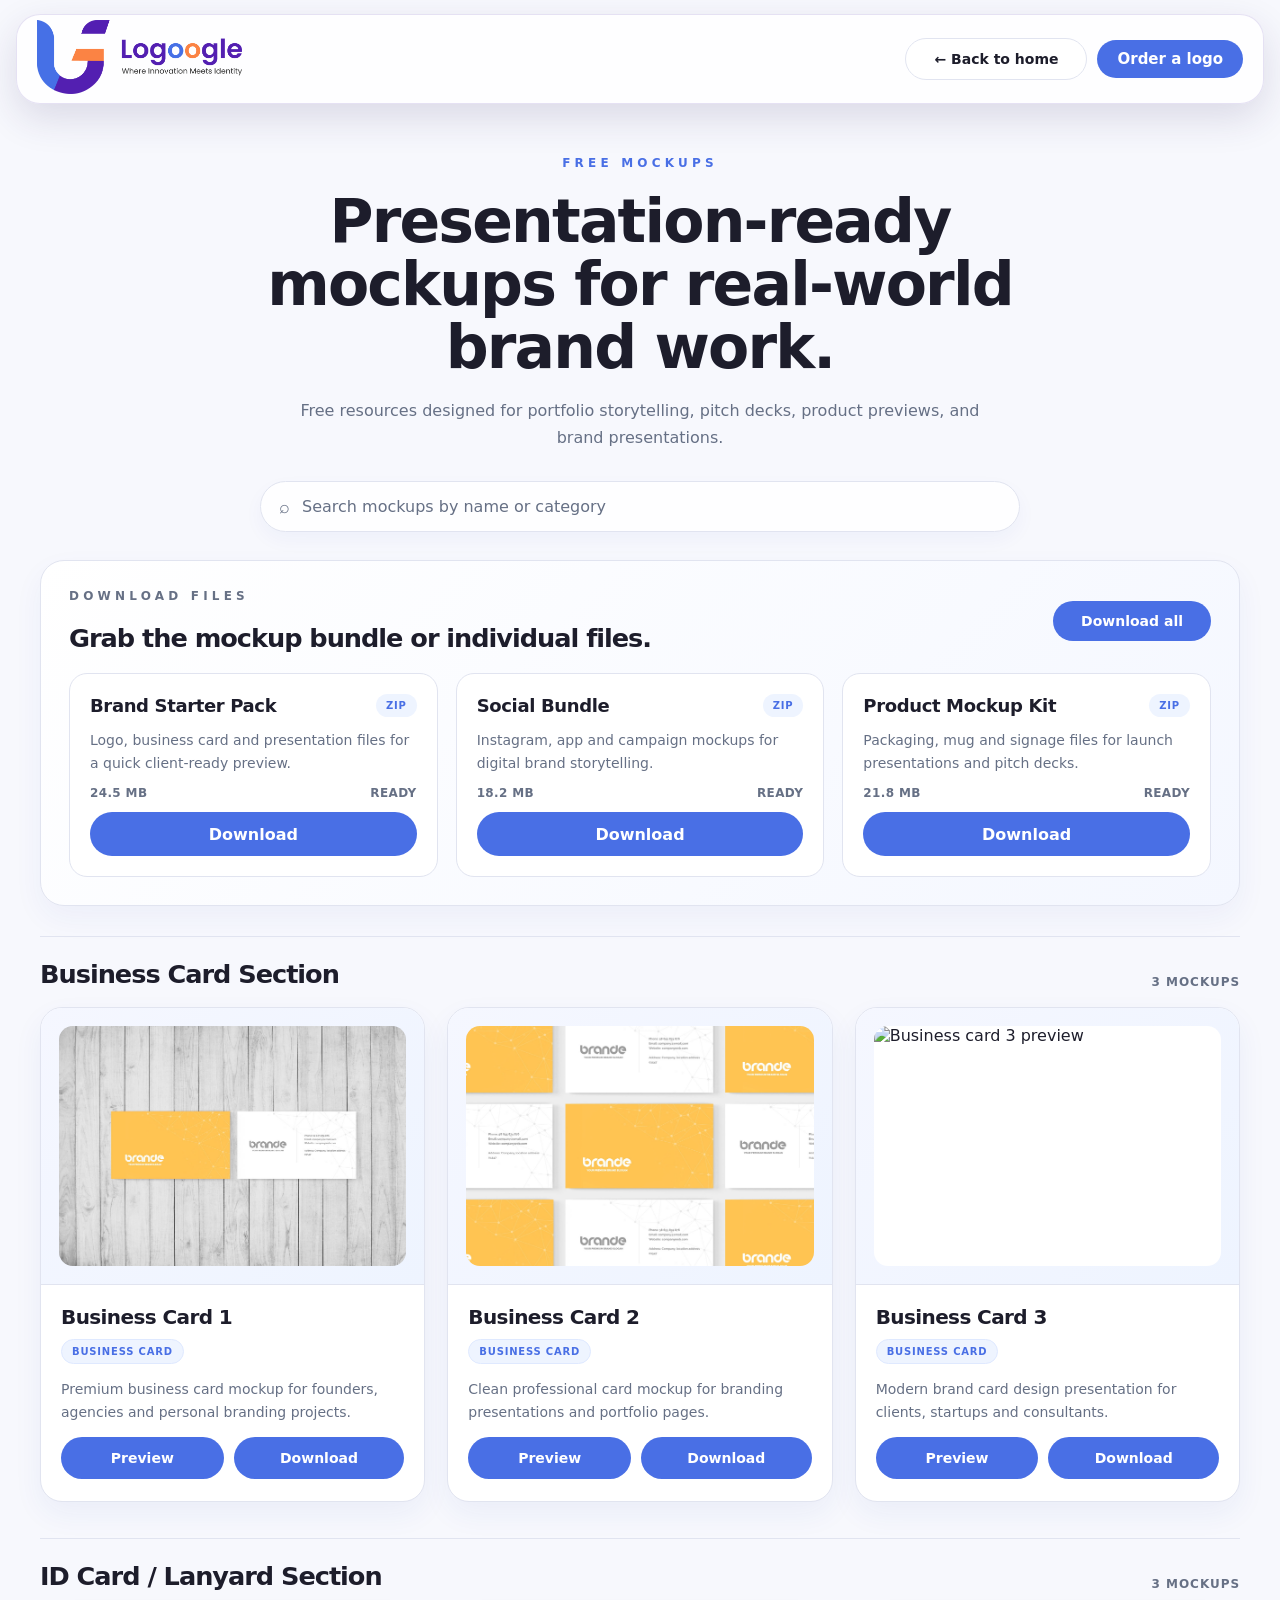
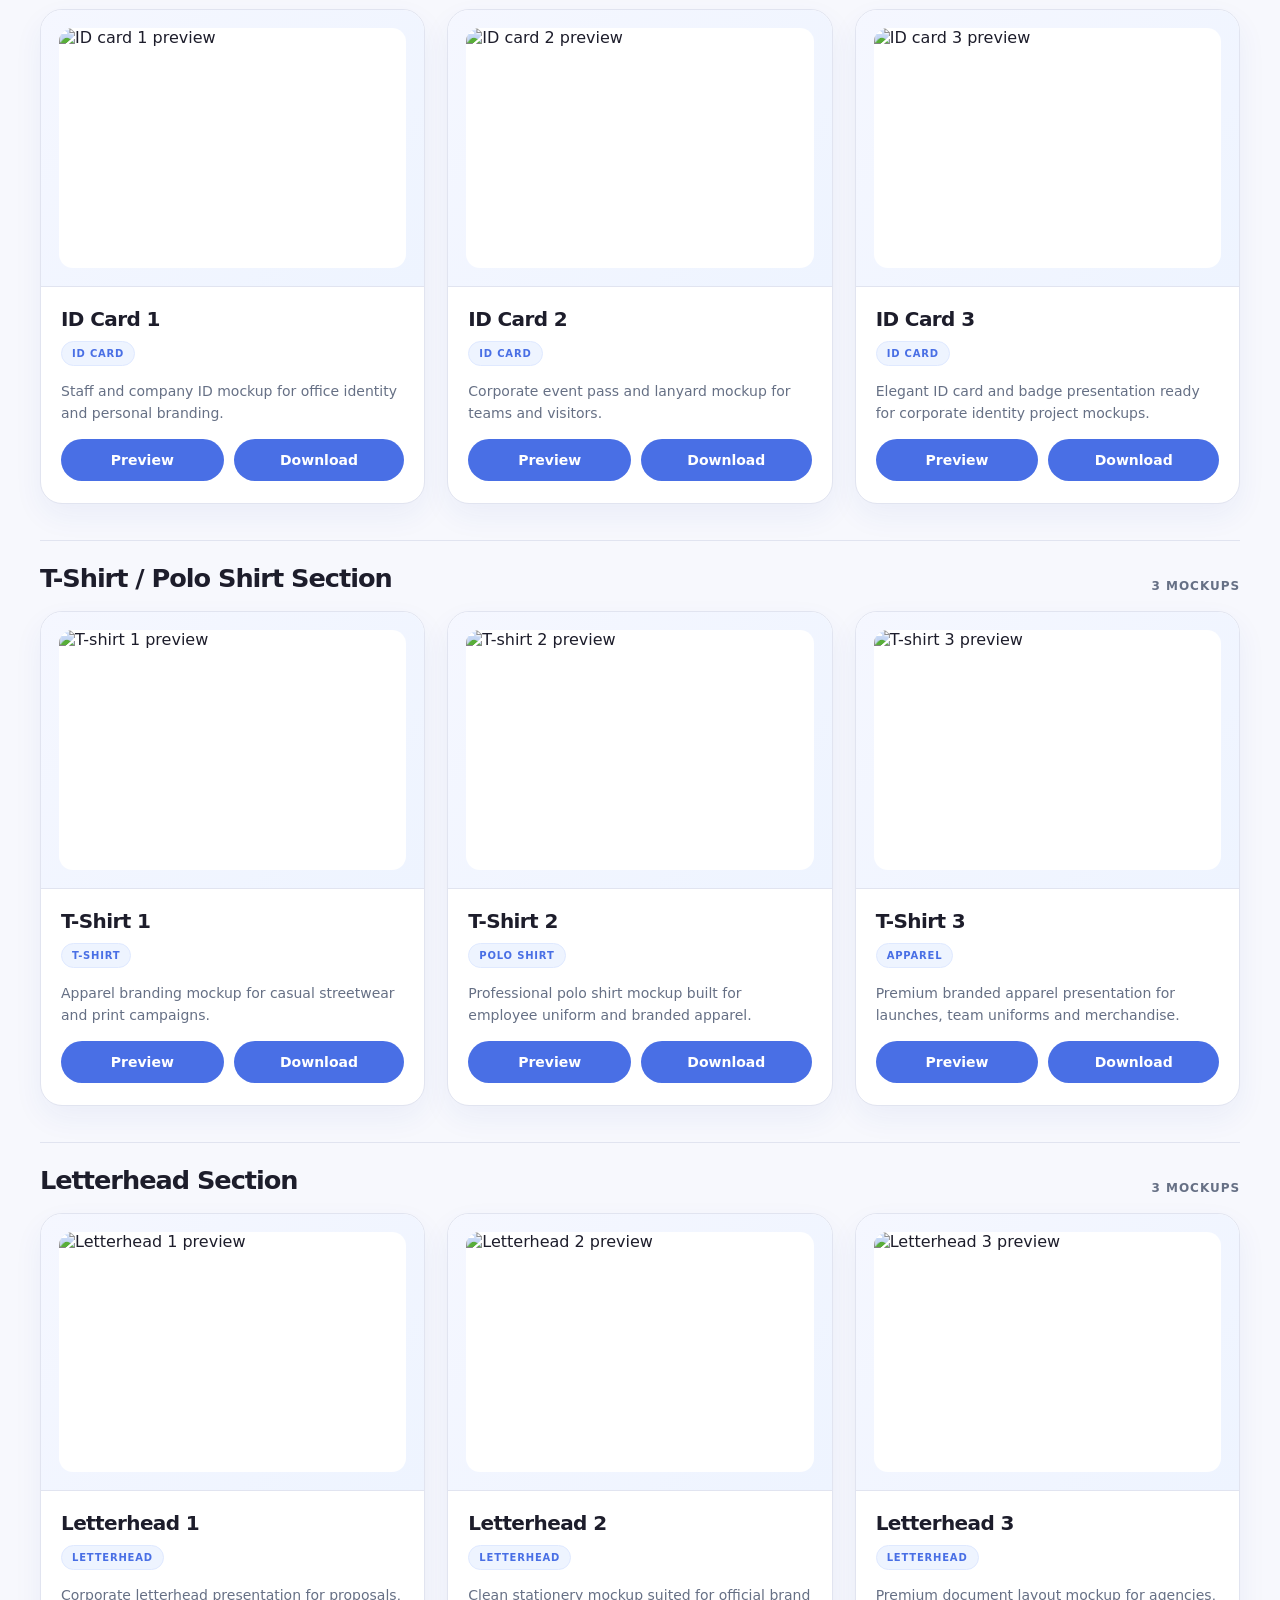
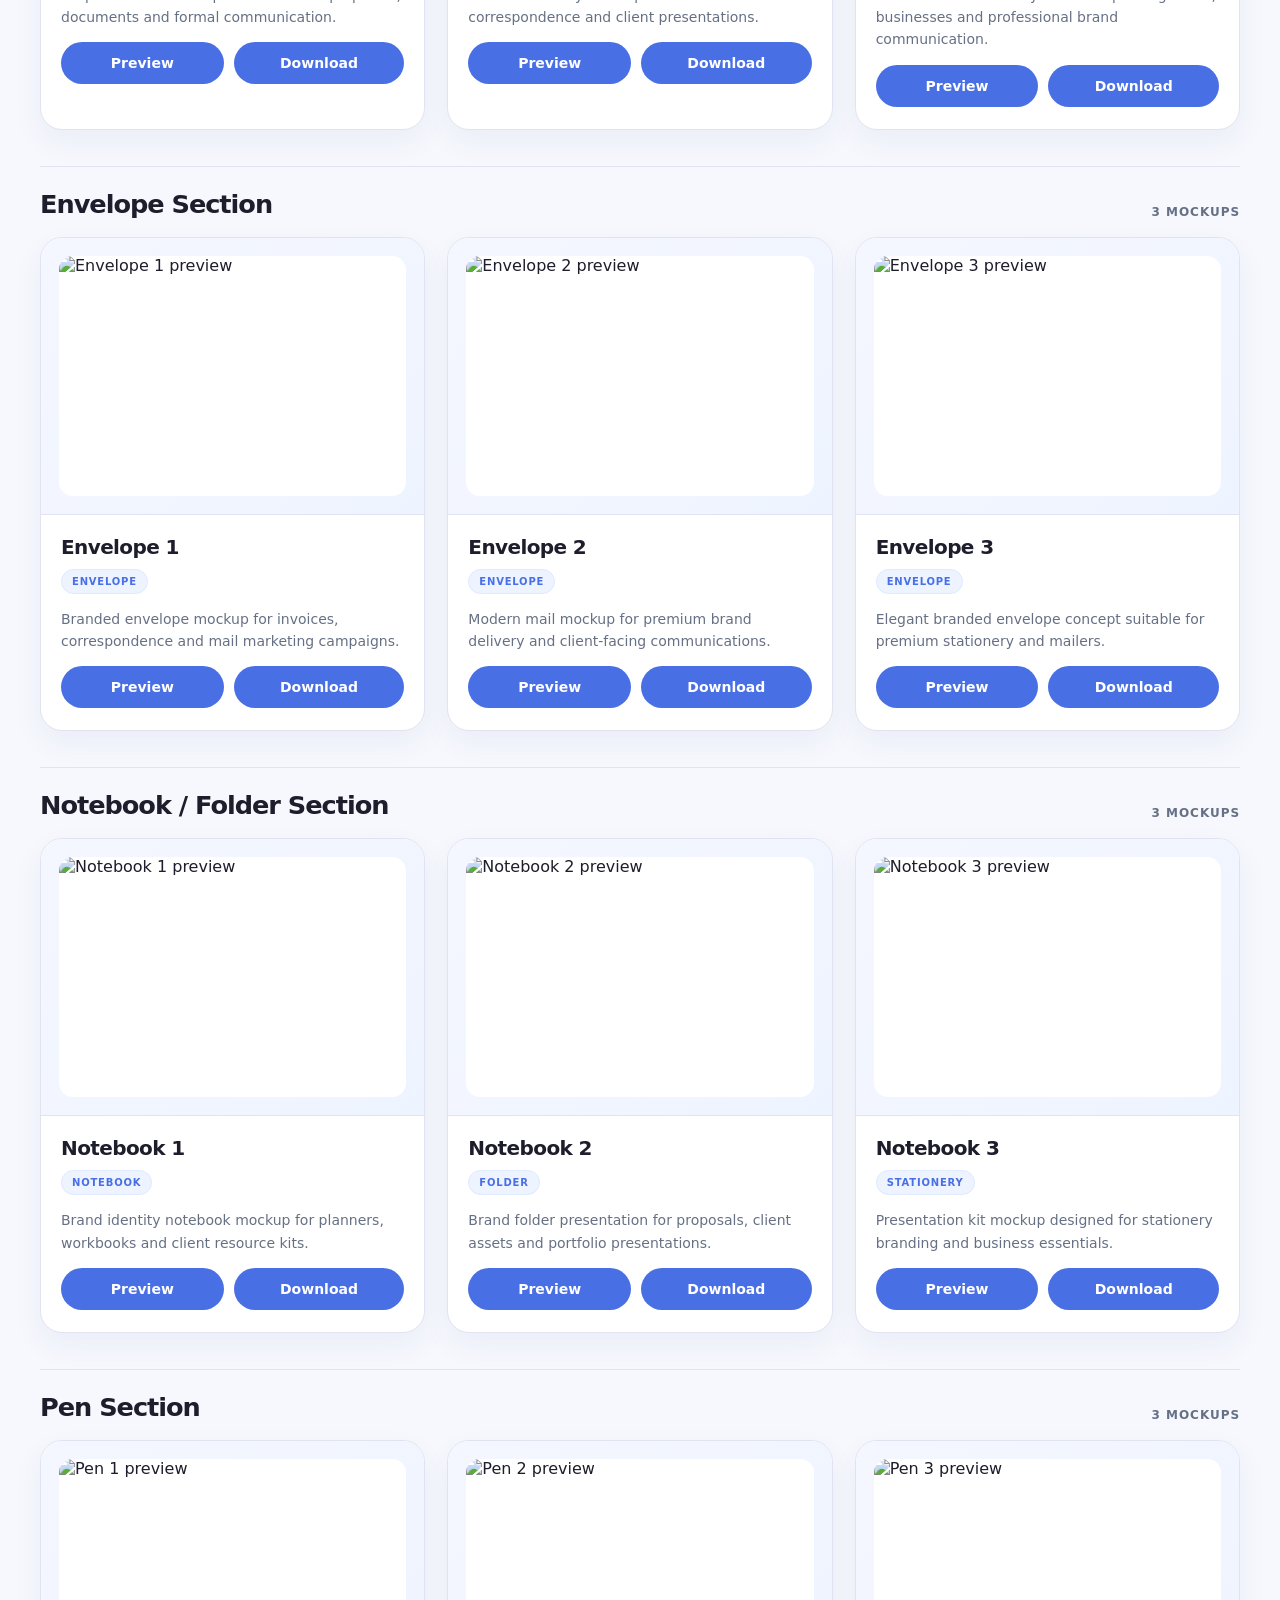
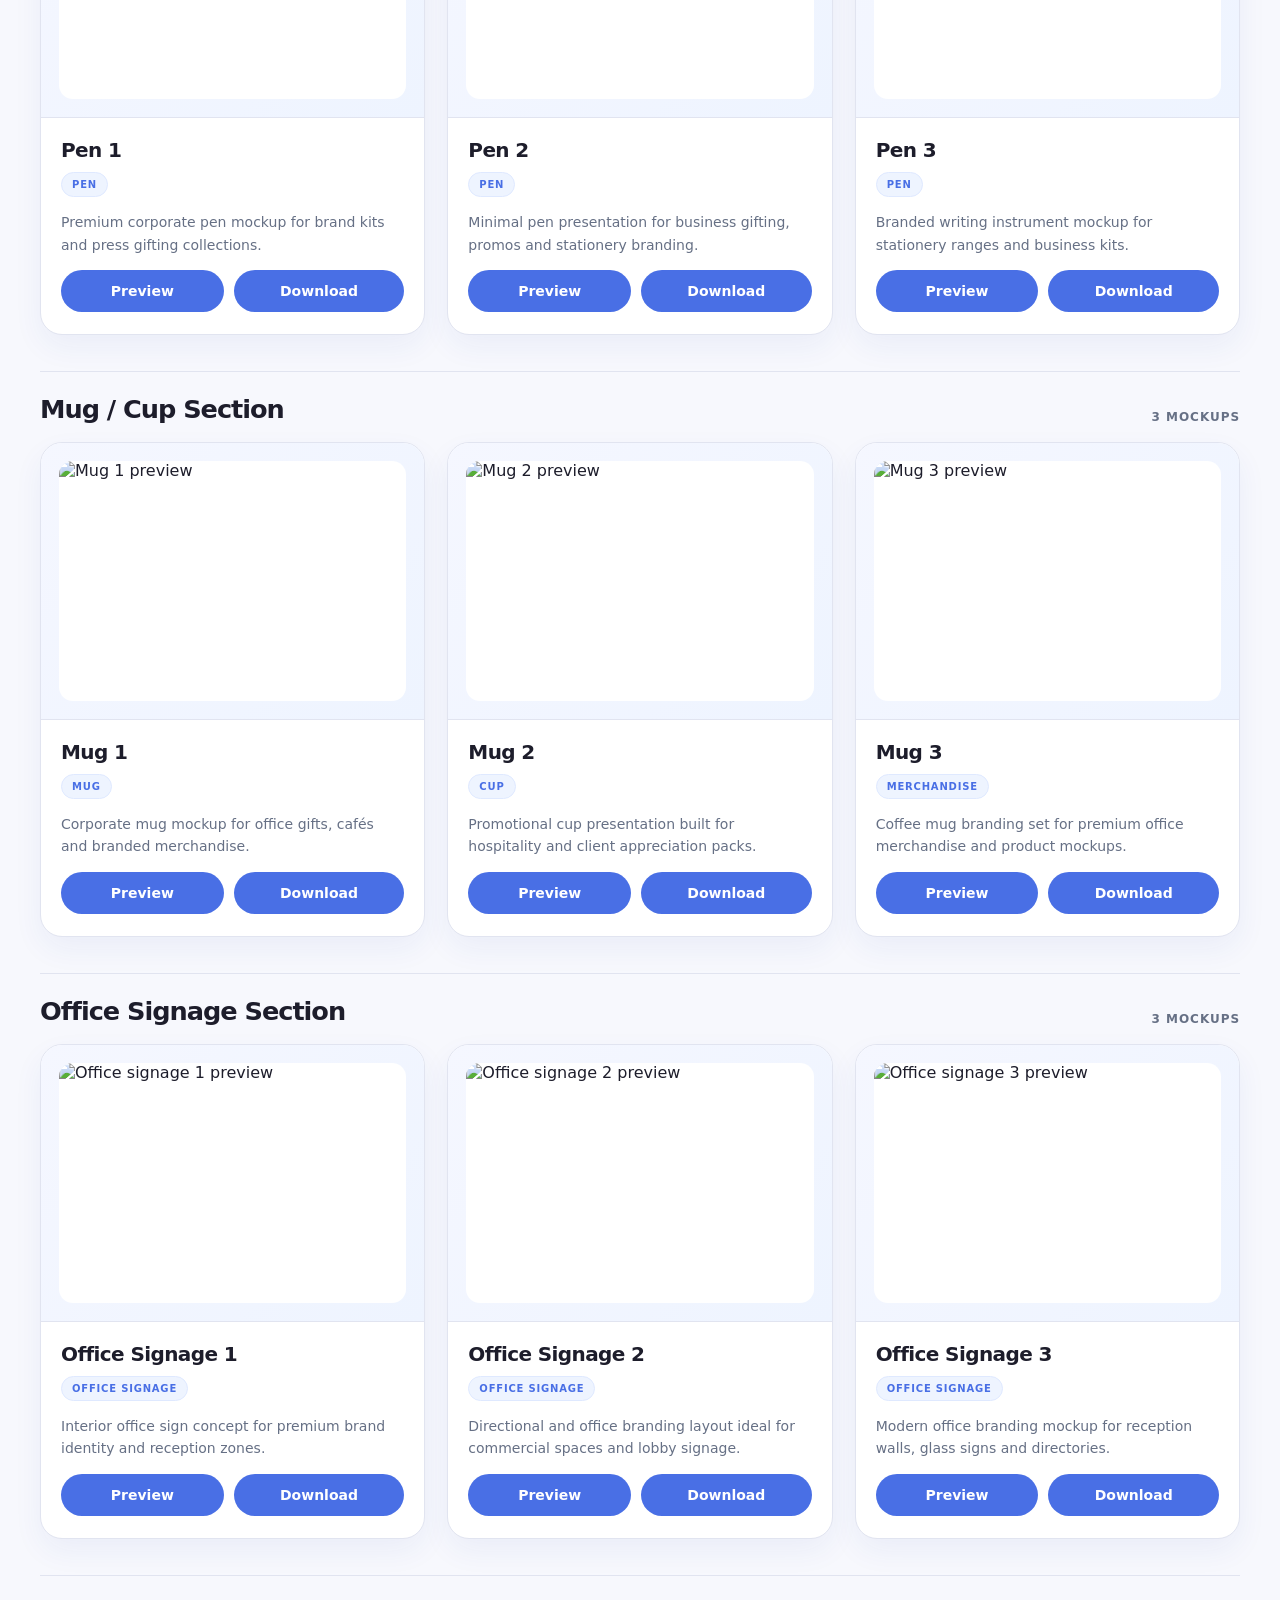
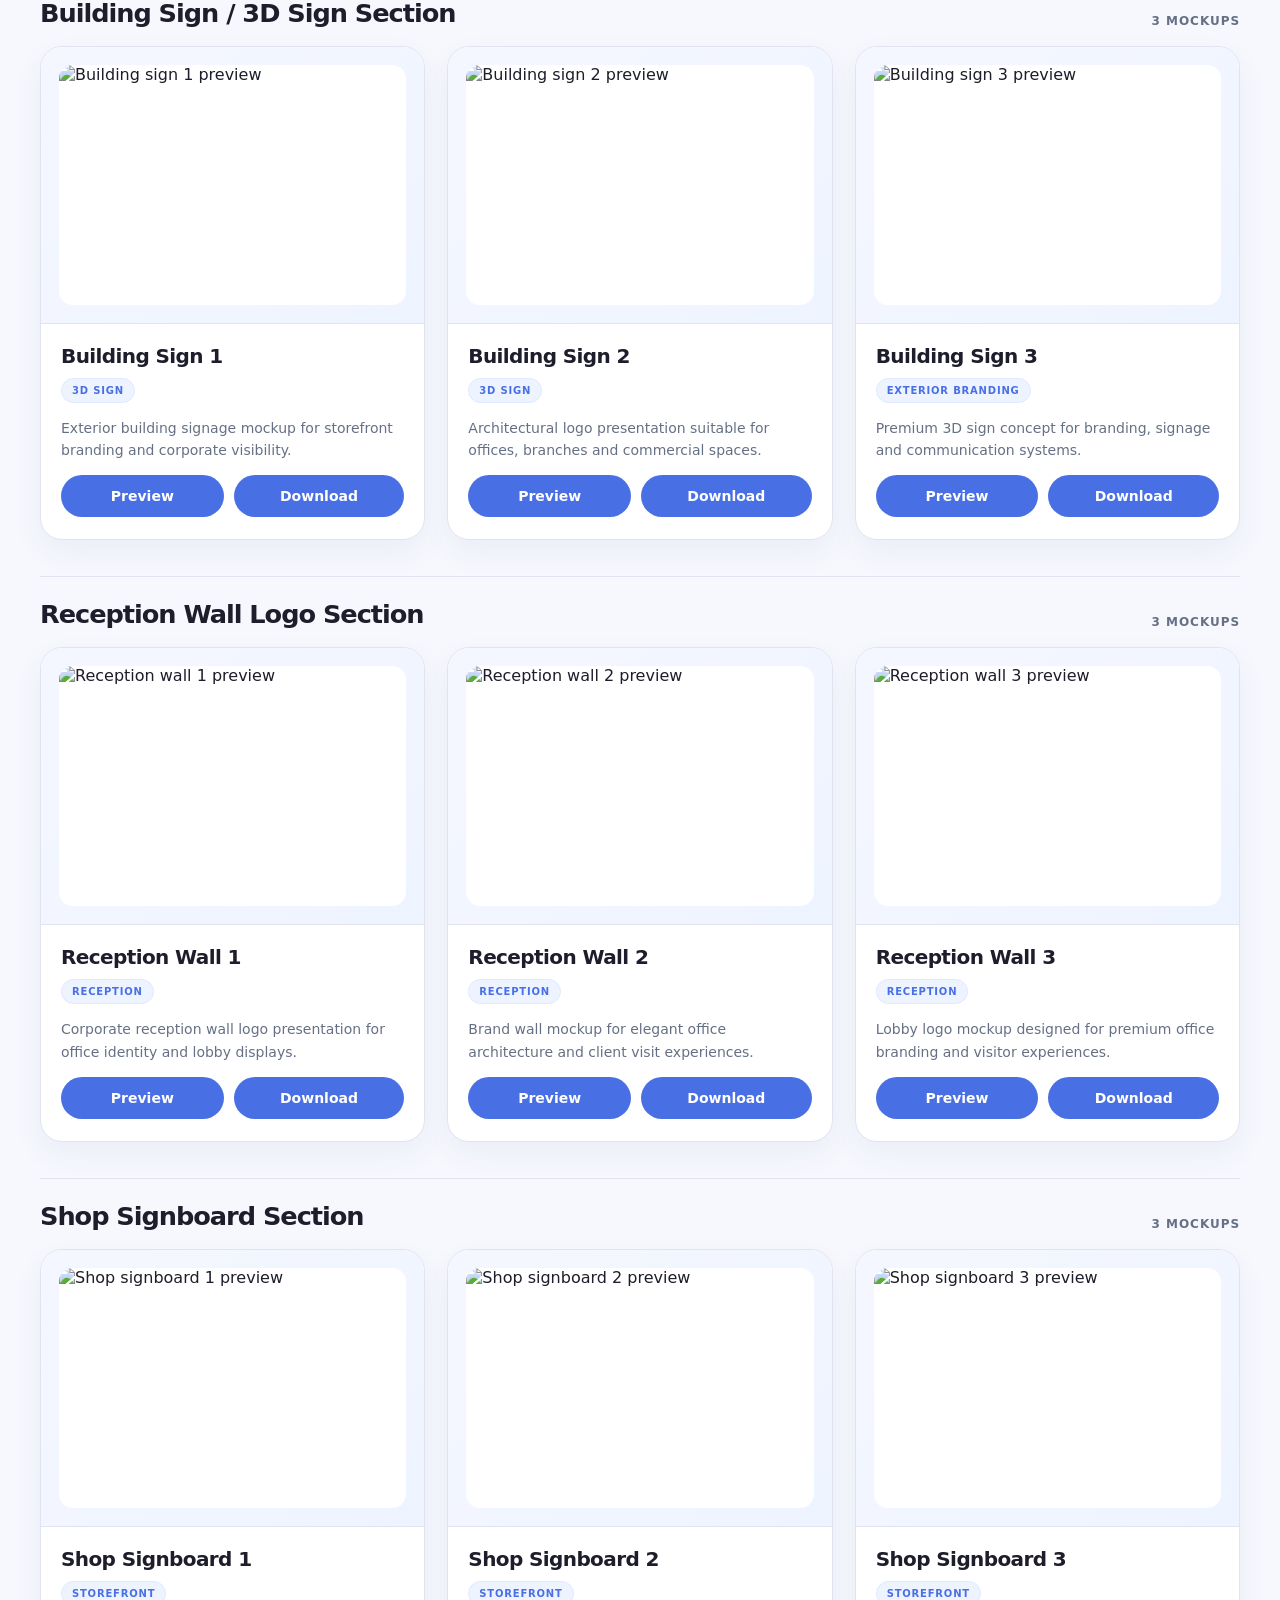
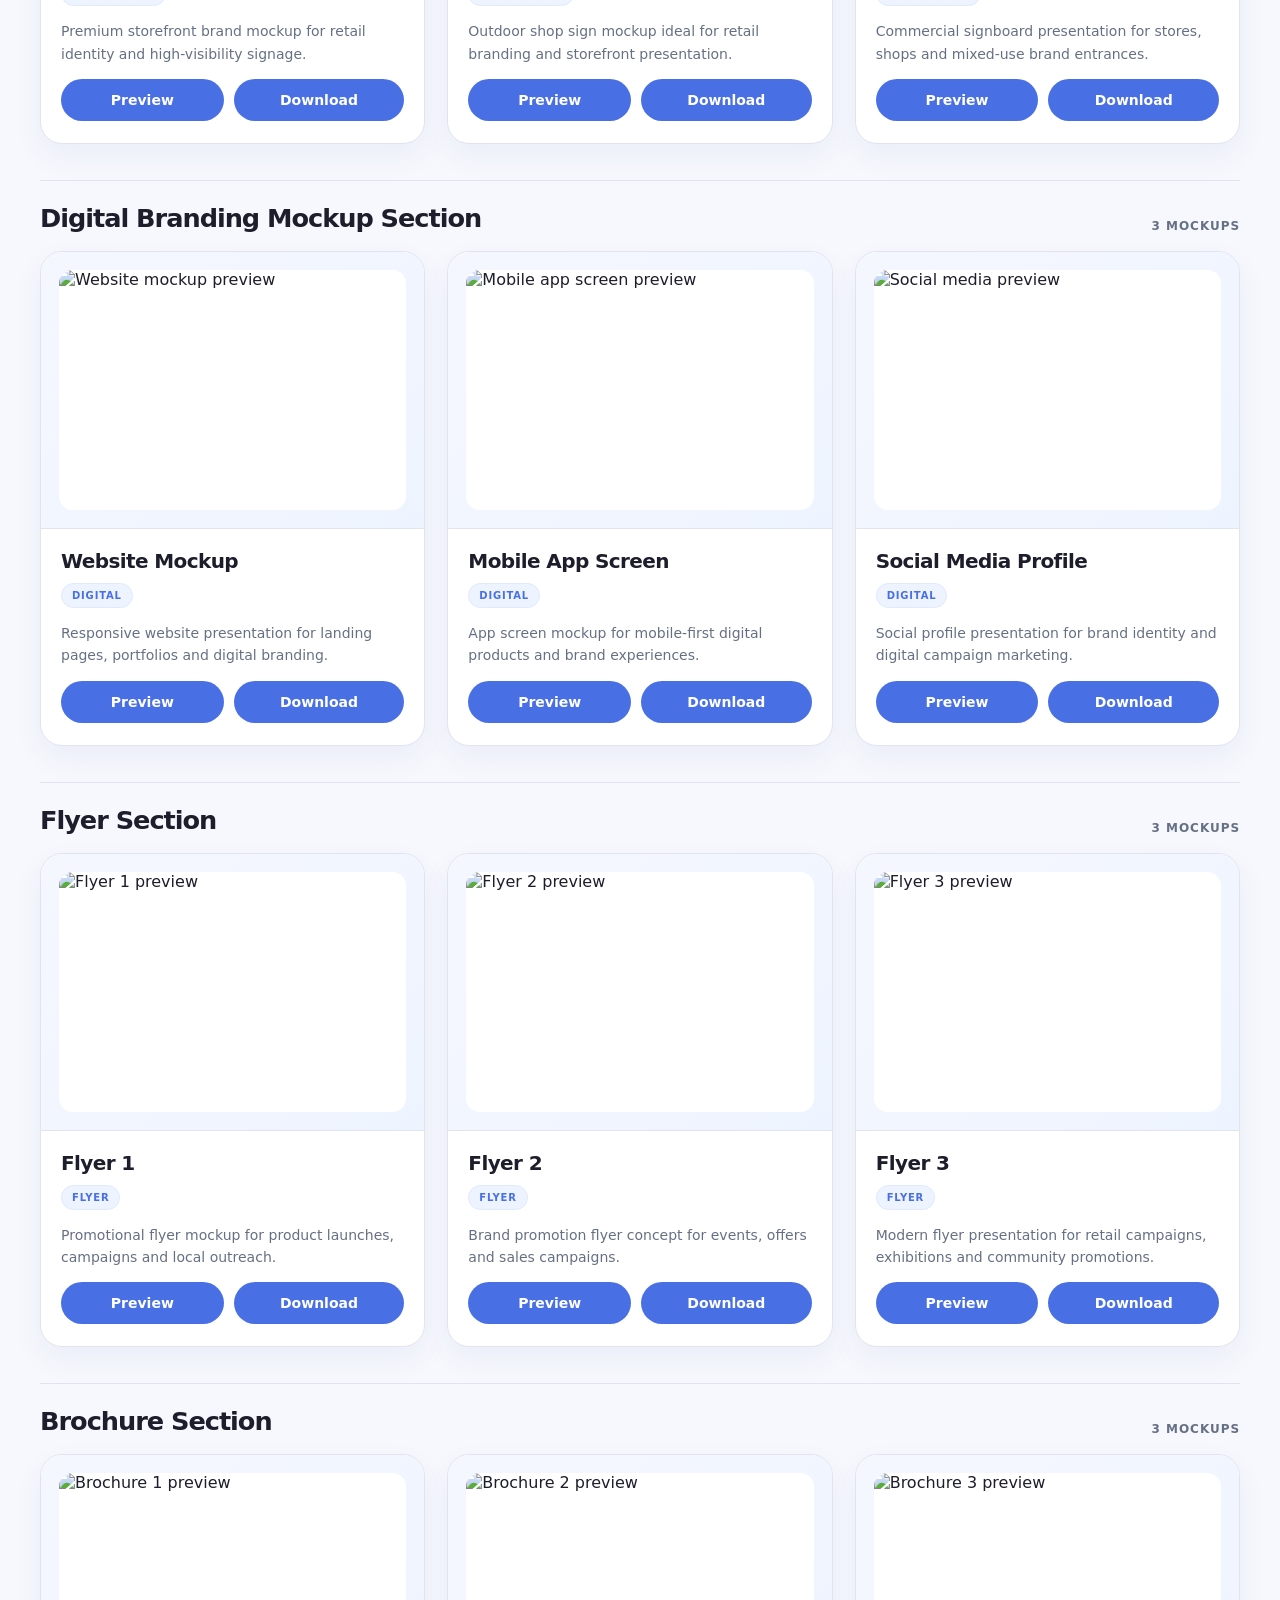
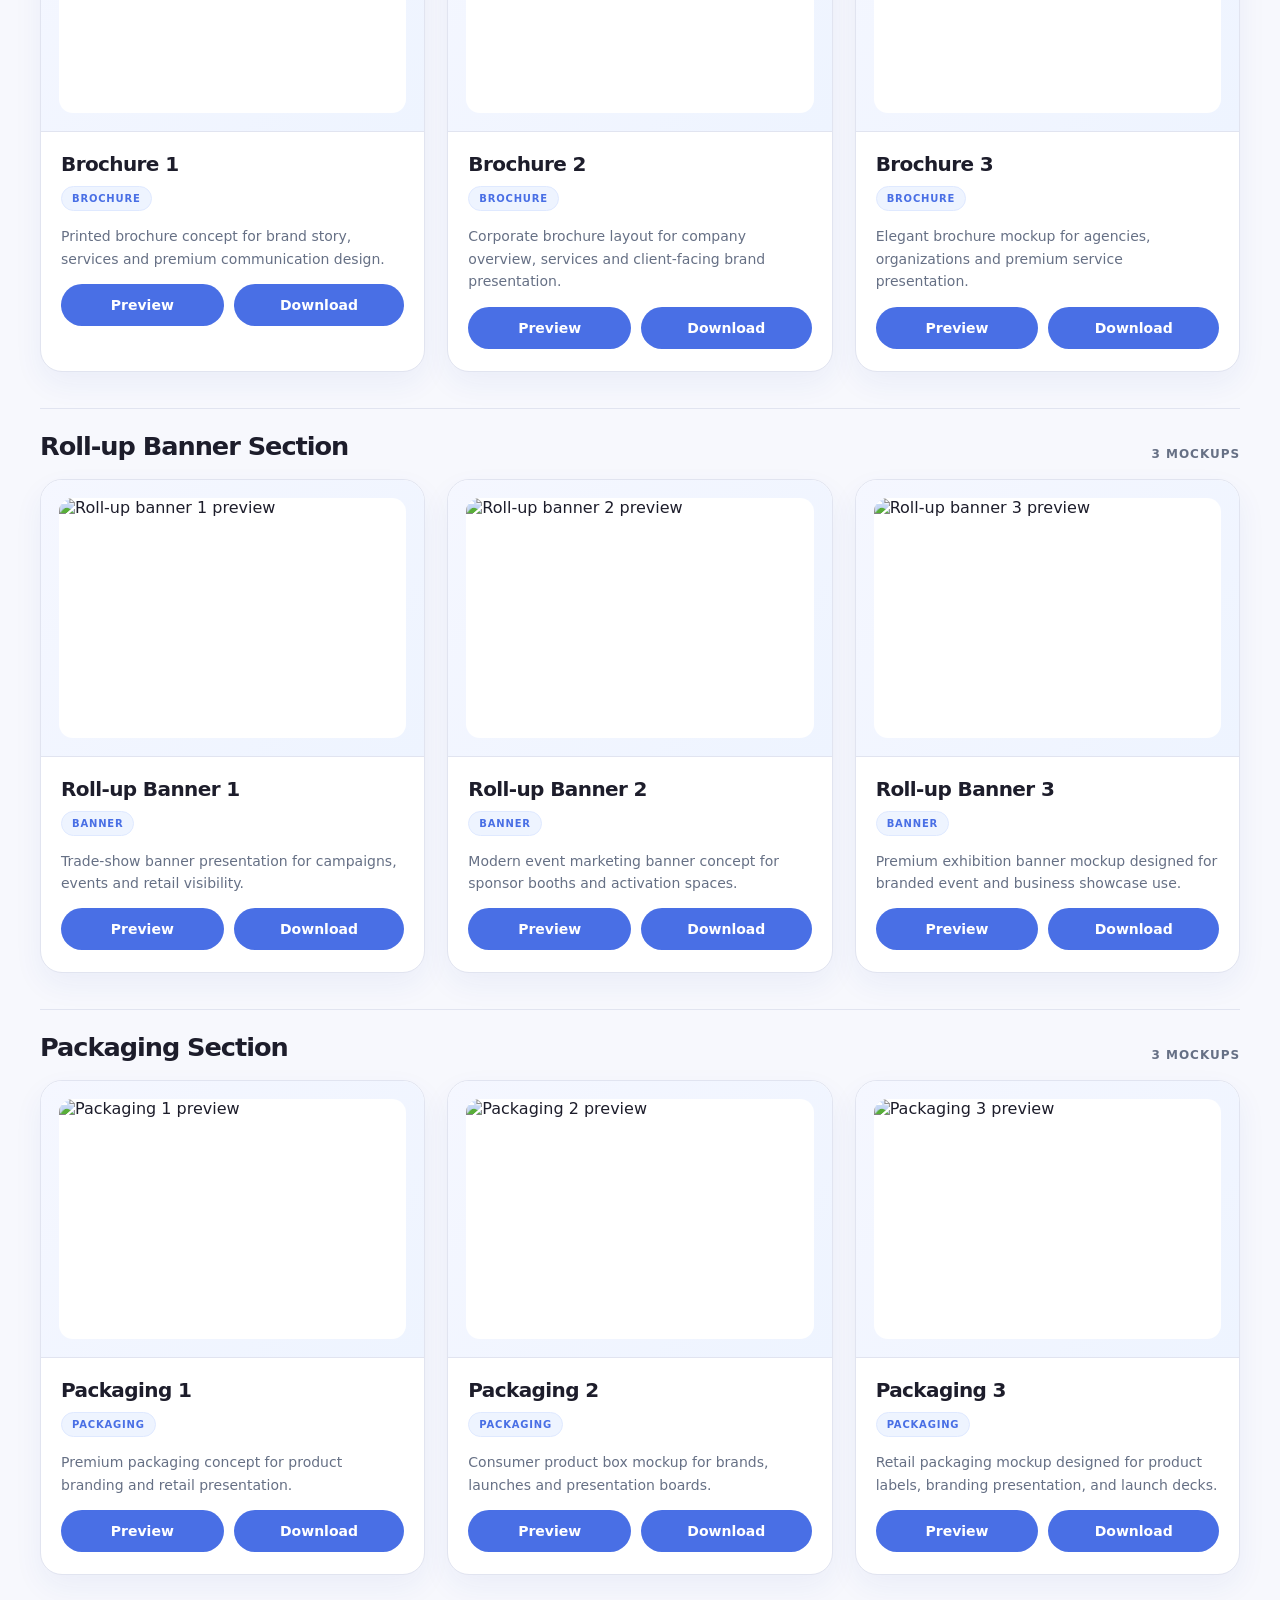
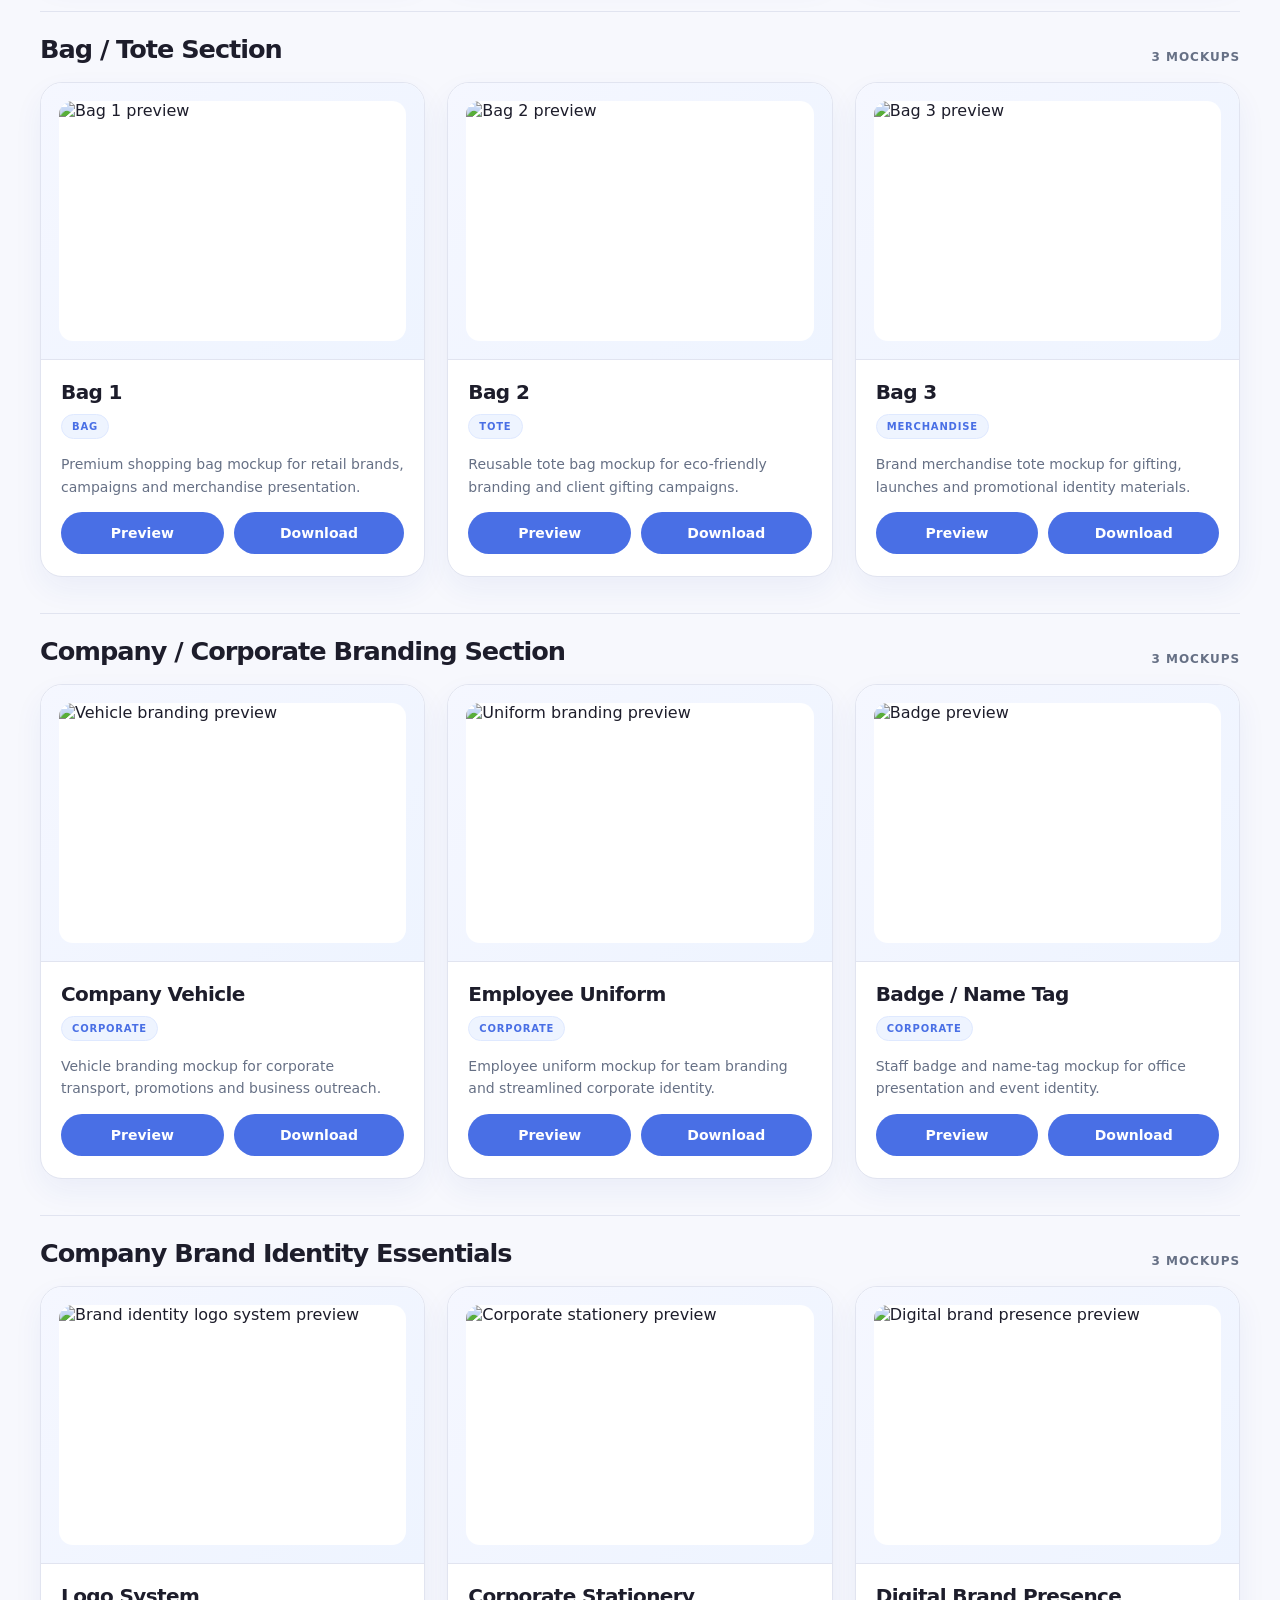
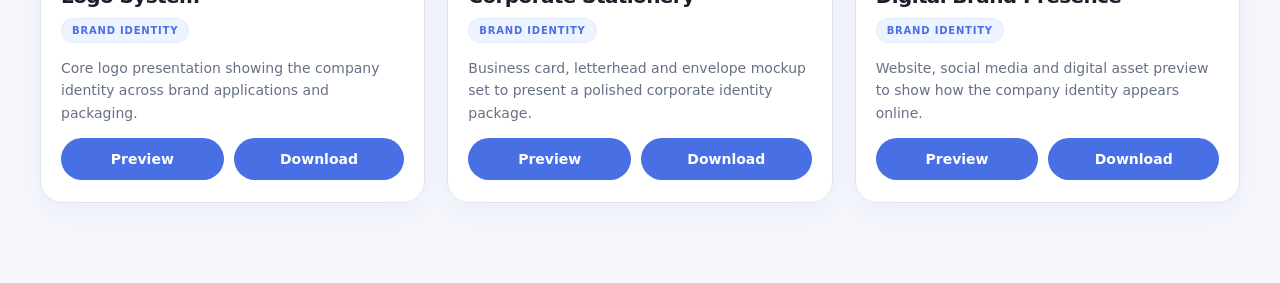
==== mockups.html @ d09935c2 "Add files via upload" ====
<!doctype html>
<html lang="en">
<head>
  <meta charset="utf-8">
  <meta name="viewport" content="width=device-width, initial-scale=1">
  <meta name="color-scheme" content="only light">
  <meta name="theme-color" content="#f7f8fd">
  <title>Free Mockups — Loggogle</title>
  <meta name="description" content="Free professional mockups for branding, packaging and presentation use.">
  <link rel="icon" href="Logoogle.png" type="image/png" sizes="256x256">
  <link rel="shortcut icon" href="Logoogle.png" type="image/png" sizes="256x256">
  <link rel="stylesheet" href="style.css">
</head>
<body class="mockups-page">
  <div class="page">
    <header class="header-wrap">
      <div class="header">
        <div class="header-row">
          <a href="index.html" aria-label="Back to Logoogle home">
            <span class="brand">
              <img class="brand-logo" src="Logoogle-With-Tag-Line.png" alt="Logoogle — Where Innovation Meets Identity">
            </span>
          </a>

          <div class="more-page-nav">
            <a class="btn-secondary" href="index.html">← Back to home</a>
            <a class="cta" href="order.html">Order a logo</a>
          </div>
        </div>
      </div>
    </header>

    <main>
      <section class="mockups-hero">
        <p class="eyebrow">Free Mockups</p>
        <h1>Presentation-ready mockups for real-world brand work.</h1>
        <p>Free resources designed for portfolio storytelling, pitch decks, product previews, and brand presentations.</p>
      </section>

      <section class="section-tight mockups-section">
        <div class="mockup-search-wrap">
          <label class="mockup-search" for="mockup-search">
            <span class="mockup-search-icon" aria-hidden="true">⌕</span>
            <input id="mockup-search" type="search" placeholder="Search mockups by name or category" aria-label="Search mockups" autocomplete="off">
          </label>
        </div>

        <!-- Edit this block directly for simple mockup updates -->
        <section class="download-pack-section" aria-label="Download mockup files">
          <div class="download-pack-header">
            <div>
              <p class="eyebrow">Download files</p>
              <h2>Grab the mockup bundle or individual files.</h2>
            </div>
            <a class="btn-primary" href="https://example.com/mockups/all-pack.zip" target="_blank" rel="noopener noreferrer">Download all</a>
          </div>

          <div class="download-pack-grid">
            <article class="download-card">
              <div class="download-card-top">
                <strong>Brand Starter Pack</strong>
                <span class="download-badge">ZIP</span>
              </div>
              <p>Logo, business card and presentation files for a quick client-ready preview.</p>
              <div class="download-card-meta">
                <span>24.5 MB</span>
                <span>Ready</span>
              </div>
              <a href="https://example.com/mockups/brand-starter-pack.zip" target="_blank" rel="noopener noreferrer">Download</a>
            </article>

            <article class="download-card">
              <div class="download-card-top">
                <strong>Social Bundle</strong>
                <span class="download-badge">ZIP</span>
              </div>
              <p>Instagram, app and campaign mockups for digital brand storytelling.</p>
              <div class="download-card-meta">
                <span>18.2 MB</span>
                <span>Ready</span>
              </div>
              <a href="https://example.com/mockups/social-bundle.zip" target="_blank" rel="noopener noreferrer">Download</a>
            </article>

            <article class="download-card">
              <div class="download-card-top">
                <strong>Product Mockup Kit</strong>
                <span class="download-badge">ZIP</span>
              </div>
              <p>Packaging, mug and signage files for launch presentations and pitch decks.</p>
              <div class="download-card-meta">
                <span>21.8 MB</span>
                <span>Ready</span>
              </div>
              <a href="https://example.com/mockups/product-mockup-kit.zip" target="_blank" rel="noopener noreferrer">Download</a>
            </article>
          </div>
        </section>

        <div id="mockup-sections" class="mockup-sections" data-static="true" aria-live="polite">
          <!-- Business Card Section: edit preview images and download links here -->
          <section class="mockup-category-section">
            <div class="mockup-section-heading">
              <h2>Business Card Section</h2>
              <span>3 mockups</span>
            </div>
            <div class="mockup-grid">
              <article class="mockup-card">
                <!-- Business Card 1: edit preview image here -->
                <div class="mockup-preview">
                  <img src="id1.jpg" alt="Business card 1 preview" loading="lazy">
                </div>

                <div class="mockup-body">
                  <div class="mockup-topline"><h3>Business Card 1</h3><span class="mockup-category">Business Card</span></div>
                  <p class="mockup-description">Premium business card mockup for founders, agencies and personal branding projects.</p>
                  <div class="mockup-card-actions">
                    <!-- Business Card 1: edit preview link here -->
                    <a class="mockup-preview-btn" href="id1.jpg" target="_blank" rel="noopener noreferrer">Preview</a>

                    <!-- Business Card 1: edit download link here -->
                    <a class="mockup-download" href="https://drive.google.com/uc?export=download&id=1qBIqn22-DfvMB7xBCPeOscKOKcJPDFaf" target="_blank" rel="noopener noreferrer">Download</a>
                  </div>
                </div>
              </article>
              <article class="mockup-card">
                <div class="mockup-preview"><img src="id2.jpg" alt="Business card 2 preview" loading="lazy"></div>
                <div class="mockup-body">
                  <div class="mockup-topline"><h3>Business Card 2</h3><span class="mockup-category">Business Card</span></div>
                  <p class="mockup-description">Clean professional card mockup for branding presentations and portfolio pages.</p>
                  <div class="mockup-card-actions">
                    <a class="mockup-preview-btn" href="id2.jpg" target="_blank" rel="noopener noreferrer">Preview</a>
                    <a class="mockup-download" href="https://your-link.com/business-card-2.zip" target="_blank" rel="noopener noreferrer">Download</a>
                  </div>
                </div>
              </article>
              <article class="mockup-card">
                <div class="mockup-preview"><img src="images/mockups/business-card-social-kit.svg" alt="Business card 3 preview" loading="lazy"></div>
                <div class="mockup-body">
                  <div class="mockup-topline"><h3>Business Card 3</h3><span class="mockup-category">Business Card</span></div>
                  <p class="mockup-description">Modern brand card design presentation for clients, startups and consultants.</p>
                  <div class="mockup-card-actions">
                    <a class="mockup-preview-btn" href="images/mockups/business-card-social-kit.svg" target="_blank" rel="noopener noreferrer">Preview</a>
                    <a class="mockup-download" href="https://your-link.com/business-card-3.zip" target="_blank" rel="noopener noreferrer">Download</a>
                  </div>
                </div>
              </article>
            </div>
          </section>

          <!-- ID Card / Lanyard Section: edit preview images and download links here -->
          <section class="mockup-category-section">
            <div class="mockup-section-heading"><h2>ID Card / Lanyard Section</h2><span>3 mockups</span></div>
            <div class="mockup-grid">
              <article class="mockup-card">
                <div class="mockup-preview"><img src="images/mockups/id-card-main.svg" alt="ID card 1 preview" loading="lazy"></div>
                <div class="mockup-body">
                  <div class="mockup-topline"><h3>ID Card 1</h3><span class="mockup-category">ID Card</span></div>
                  <p class="mockup-description">Staff and company ID mockup for office identity and personal branding.</p>
                  <div class="mockup-card-actions">
                    <a class="mockup-preview-btn" href="images/mockups/id-card-main.svg" target="_blank" rel="noopener noreferrer">Preview</a>
                    <a class="mockup-download" href="https://your-link.com/id-card-1.zip" target="_blank" rel="noopener noreferrer">Download</a>
                  </div>
                </div>
              </article>
              <article class="mockup-card">
                <div class="mockup-preview"><img src="images/mockups/id-card-main.svg" alt="ID card 2 preview" loading="lazy"></div>
                <div class="mockup-body">
                  <div class="mockup-topline"><h3>ID Card 2</h3><span class="mockup-category">ID Card</span></div>
                  <p class="mockup-description">Corporate event pass and lanyard mockup for teams and visitors.</p>
                  <div class="mockup-card-actions">
                    <a class="mockup-preview-btn" href="images/mockups/id-card-main.svg" target="_blank" rel="noopener noreferrer">Preview</a>
                    <a class="mockup-download" href="https://your-link.com/id-card-2.zip" target="_blank" rel="noopener noreferrer">Download</a>
                  </div>
                </div>
              </article>
              <article class="mockup-card">
                <div class="mockup-preview"><img src="images/mockups/id-card-main.svg" alt="ID card 3 preview" loading="lazy"></div>
                <div class="mockup-body">
                  <div class="mockup-topline"><h3>ID Card 3</h3><span class="mockup-category">ID Card</span></div>
                  <p class="mockup-description">Elegant ID card and badge presentation ready for corporate identity project mockups.</p>
                  <div class="mockup-card-actions">
                    <a class="mockup-preview-btn" href="images/mockups/id-card-main.svg" target="_blank" rel="noopener noreferrer">Preview</a>
                    <a class="mockup-download" href="https://your-link.com/id-card-3.zip" target="_blank" rel="noopener noreferrer">Download</a>
                  </div>
                </div>
              </article>
            </div>
          </section>

          <!-- T-Shirt / Polo Shirt Section: edit preview images and download links here -->
          <section class="mockup-category-section">
            <div class="mockup-section-heading"><h2>T-Shirt / Polo Shirt Section</h2><span>3 mockups</span></div>
            <div class="mockup-grid">
              <article class="mockup-card">
                <div class="mockup-preview"><img src="images/mockups/tshirt-main.svg" alt="T-shirt 1 preview" loading="lazy"></div>
                <div class="mockup-body">
                  <div class="mockup-topline"><h3>T-Shirt 1</h3><span class="mockup-category">T-Shirt</span></div>
                  <p class="mockup-description">Apparel branding mockup for casual streetwear and print campaigns.</p>
                  <div class="mockup-card-actions">
                    <a class="mockup-preview-btn" href="images/mockups/tshirt-main.svg" target="_blank" rel="noopener noreferrer">Preview</a>
                    <a class="mockup-download" href="https://your-link.com/tshirt-1.zip" target="_blank" rel="noopener noreferrer">Download</a>
                  </div>
                </div>
              </article>
              <article class="mockup-card">
                <div class="mockup-preview"><img src="images/mockups/tshirt-main.svg" alt="T-shirt 2 preview" loading="lazy"></div>
                <div class="mockup-body">
                  <div class="mockup-topline"><h3>T-Shirt 2</h3><span class="mockup-category">Polo Shirt</span></div>
                  <p class="mockup-description">Professional polo shirt mockup built for employee uniform and branded apparel.</p>
                  <div class="mockup-card-actions">
                    <a class="mockup-preview-btn" href="images/mockups/tshirt-main.svg" target="_blank" rel="noopener noreferrer">Preview</a>
                    <a class="mockup-download" href="https://your-link.com/tshirt-2.zip" target="_blank" rel="noopener noreferrer">Download</a>
                  </div>
                </div>
              </article>
              <article class="mockup-card">
                <div class="mockup-preview"><img src="images/mockups/tshirt-main.svg" alt="T-shirt 3 preview" loading="lazy"></div>
                <div class="mockup-body">
                  <div class="mockup-topline"><h3>T-Shirt 3</h3><span class="mockup-category">Apparel</span></div>
                  <p class="mockup-description">Premium branded apparel presentation for launches, team uniforms and merchandise.</p>
                  <div class="mockup-card-actions">
                    <a class="mockup-preview-btn" href="images/mockups/tshirt-main.svg" target="_blank" rel="noopener noreferrer">Preview</a>
                    <a class="mockup-download" href="https://your-link.com/tshirt-3.zip" target="_blank" rel="noopener noreferrer">Download</a>
                  </div>
                </div>
              </article>
            </div>
          </section>

          <!-- Letterhead Section: edit preview images and download links here -->
          <section class="mockup-category-section">
            <div class="mockup-section-heading"><h2>Letterhead Section</h2><span>3 mockups</span></div>
            <div class="mockup-grid">
              <article class="mockup-card">
                <div class="mockup-preview"><img src="images/mockups/letterhead-main.svg" alt="Letterhead 1 preview" loading="lazy"></div>
                <div class="mockup-body">
                  <div class="mockup-topline"><h3>Letterhead 1</h3><span class="mockup-category">Letterhead</span></div>
                  <p class="mockup-description">Corporate letterhead presentation for proposals, documents and formal communication.</p>
                  <div class="mockup-card-actions">
                    <a class="mockup-preview-btn" href="images/mockups/letterhead-main.svg" target="_blank" rel="noopener noreferrer">Preview</a>
                    <a class="mockup-download" href="https://your-link.com/letterhead-1.zip" target="_blank" rel="noopener noreferrer">Download</a>
                  </div>
                </div>
              </article>
              <article class="mockup-card">
                <div class="mockup-preview"><img src="images/mockups/letterhead-main.svg" alt="Letterhead 2 preview" loading="lazy"></div>
                <div class="mockup-body">
                  <div class="mockup-topline"><h3>Letterhead 2</h3><span class="mockup-category">Letterhead</span></div>
                  <p class="mockup-description">Clean stationery mockup suited for official brand correspondence and client presentations.</p>
                  <div class="mockup-card-actions">
                    <a class="mockup-preview-btn" href="images/mockups/letterhead-main.svg" target="_blank" rel="noopener noreferrer">Preview</a>
                    <a class="mockup-download" href="https://your-link.com/letterhead-2.zip" target="_blank" rel="noopener noreferrer">Download</a>
                  </div>
                </div>
              </article>
              <article class="mockup-card">
                <div class="mockup-preview"><img src="images/mockups/letterhead-main.svg" alt="Letterhead 3 preview" loading="lazy"></div>
                <div class="mockup-body">
                  <div class="mockup-topline"><h3>Letterhead 3</h3><span class="mockup-category">Letterhead</span></div>
                  <p class="mockup-description">Premium document layout mockup for agencies, businesses and professional brand communication.</p>
                  <div class="mockup-card-actions">
                    <a class="mockup-preview-btn" href="images/mockups/letterhead-main.svg" target="_blank" rel="noopener noreferrer">Preview</a>
                    <a class="mockup-download" href="https://your-link.com/letterhead-3.zip" target="_blank" rel="noopener noreferrer">Download</a>
                  </div>
                </div>
              </article>
            </div>
          </section>

          <!-- Envelope Section: edit preview images and download links here -->
          <section class="mockup-category-section">
            <div class="mockup-section-heading"><h2>Envelope Section</h2><span>3 mockups</span></div>
            <div class="mockup-grid">
              <article class="mockup-card">
                <div class="mockup-preview"><img src="images/mockups/packaging-main.svg" alt="Envelope 1 preview" loading="lazy"></div>
                <div class="mockup-body">
                  <div class="mockup-topline"><h3>Envelope 1</h3><span class="mockup-category">Envelope</span></div>
                  <p class="mockup-description">Branded envelope mockup for invoices, correspondence and mail marketing campaigns.</p>
                  <div class="mockup-card-actions">
                    <a class="mockup-preview-btn" href="images/mockups/packaging-main.svg" target="_blank" rel="noopener noreferrer">Preview</a>
                    <a class="mockup-download" href="https://your-link.com/envelope-1.zip" target="_blank" rel="noopener noreferrer">Download</a>
                  </div>
                </div>
              </article>
              <article class="mockup-card">
                <div class="mockup-preview"><img src="images/mockups/packaging-main.svg" alt="Envelope 2 preview" loading="lazy"></div>
                <div class="mockup-body">
                  <div class="mockup-topline"><h3>Envelope 2</h3><span class="mockup-category">Envelope</span></div>
                  <p class="mockup-description">Modern mail mockup for premium brand delivery and client-facing communications.</p>
                  <div class="mockup-card-actions">
                    <a class="mockup-preview-btn" href="images/mockups/packaging-main.svg" target="_blank" rel="noopener noreferrer">Preview</a>
                    <a class="mockup-download" href="https://your-link.com/envelope-2.zip" target="_blank" rel="noopener noreferrer">Download</a>
                  </div>
                </div>
              </article>
              <article class="mockup-card">
                <div class="mockup-preview"><img src="images/mockups/packaging-main.svg" alt="Envelope 3 preview" loading="lazy"></div>
                <div class="mockup-body">
                  <div class="mockup-topline"><h3>Envelope 3</h3><span class="mockup-category">Envelope</span></div>
                  <p class="mockup-description">Elegant branded envelope concept suitable for premium stationery and mailers.</p>
                  <div class="mockup-card-actions">
                    <a class="mockup-preview-btn" href="images/mockups/packaging-main.svg" target="_blank" rel="noopener noreferrer">Preview</a>
                    <a class="mockup-download" href="https://your-link.com/envelope-3.zip" target="_blank" rel="noopener noreferrer">Download</a>
                  </div>
                </div>
              </article>
            </div>
          </section>

          <!-- Notebook / Folder Section: edit preview images and download links here -->
          <section class="mockup-category-section">
            <div class="mockup-section-heading"><h2>Notebook / Folder Section</h2><span>3 mockups</span></div>
            <div class="mockup-grid">
              <article class="mockup-card">
                <div class="mockup-preview"><img src="images/mockups/brand-presentation-kit.svg" alt="Notebook 1 preview" loading="lazy"></div>
                <div class="mockup-body">
                  <div class="mockup-topline"><h3>Notebook 1</h3><span class="mockup-category">Notebook</span></div>
                  <p class="mockup-description">Brand identity notebook mockup for planners, workbooks and client resource kits.</p>
                  <div class="mockup-card-actions">
                    <a class="mockup-preview-btn" href="images/mockups/brand-presentation-kit.svg" target="_blank" rel="noopener noreferrer">Preview</a>
                    <a class="mockup-download" href="https://your-link.com/notebook-1.zip" target="_blank" rel="noopener noreferrer">Download</a>
                  </div>
                </div>
              </article>
              <article class="mockup-card">
                <div class="mockup-preview"><img src="images/mockups/brand-presentation-kit.svg" alt="Notebook 2 preview" loading="lazy"></div>
                <div class="mockup-body">
                  <div class="mockup-topline"><h3>Notebook 2</h3><span class="mockup-category">Folder</span></div>
                  <p class="mockup-description">Brand folder presentation for proposals, client assets and portfolio presentations.</p>
                  <div class="mockup-card-actions">
                    <a class="mockup-preview-btn" href="images/mockups/brand-presentation-kit.svg" target="_blank" rel="noopener noreferrer">Preview</a>
                    <a class="mockup-download" href="https://your-link.com/notebook-2.zip" target="_blank" rel="noopener noreferrer">Download</a>
                  </div>
                </div>
              </article>
              <article class="mockup-card">
                <div class="mockup-preview"><img src="images/mockups/brand-presentation-kit.svg" alt="Notebook 3 preview" loading="lazy"></div>
                <div class="mockup-body">
                  <div class="mockup-topline"><h3>Notebook 3</h3><span class="mockup-category">Stationery</span></div>
                  <p class="mockup-description">Presentation kit mockup designed for stationery branding and business essentials.</p>
                  <div class="mockup-card-actions">
                    <a class="mockup-preview-btn" href="images/mockups/brand-presentation-kit.svg" target="_blank" rel="noopener noreferrer">Preview</a>
                    <a class="mockup-download" href="https://your-link.com/notebook-3.zip" target="_blank" rel="noopener noreferrer">Download</a>
                  </div>
                </div>
              </article>
            </div>
          </section>

          <!-- Pen Section: edit preview images and download links here -->
          <section class="mockup-category-section">
            <div class="mockup-section-heading"><h2>Pen Section</h2><span>3 mockups</span></div>
            <div class="mockup-grid">
              <article class="mockup-card">
                <div class="mockup-preview"><img src="images/mockups/brand-presentation-kit.svg" alt="Pen 1 preview" loading="lazy"></div>
                <div class="mockup-body">
                  <div class="mockup-topline"><h3>Pen 1</h3><span class="mockup-category">Pen</span></div>
                  <p class="mockup-description">Premium corporate pen mockup for brand kits and press gifting collections.</p>
                  <div class="mockup-card-actions">
                    <a class="mockup-preview-btn" href="images/mockups/brand-presentation-kit.svg" target="_blank" rel="noopener noreferrer">Preview</a>
                    <a class="mockup-download" href="https://your-link.com/pen-1.zip" target="_blank" rel="noopener noreferrer">Download</a>
                  </div>
                </div>
              </article>
              <article class="mockup-card">
                <div class="mockup-preview"><img src="images/mockups/brand-presentation-kit.svg" alt="Pen 2 preview" loading="lazy"></div>
                <div class="mockup-body">
                  <div class="mockup-topline"><h3>Pen 2</h3><span class="mockup-category">Pen</span></div>
                  <p class="mockup-description">Minimal pen presentation for business gifting, promos and stationery branding.</p>
                  <div class="mockup-card-actions">
                    <a class="mockup-preview-btn" href="images/mockups/brand-presentation-kit.svg" target="_blank" rel="noopener noreferrer">Preview</a>
                    <a class="mockup-download" href="https://your-link.com/pen-2.zip" target="_blank" rel="noopener noreferrer">Download</a>
                  </div>
                </div>
              </article>
              <article class="mockup-card">
                <div class="mockup-preview"><img src="images/mockups/brand-presentation-kit.svg" alt="Pen 3 preview" loading="lazy"></div>
                <div class="mockup-body">
                  <div class="mockup-topline"><h3>Pen 3</h3><span class="mockup-category">Pen</span></div>
                  <p class="mockup-description">Branded writing instrument mockup for stationery ranges and business kits.</p>
                  <div class="mockup-card-actions">
                    <a class="mockup-preview-btn" href="images/mockups/brand-presentation-kit.svg" target="_blank" rel="noopener noreferrer">Preview</a>
                    <a class="mockup-download" href="https://your-link.com/pen-3.zip" target="_blank" rel="noopener noreferrer">Download</a>
                  </div>
                </div>
              </article>
            </div>
          </section>

          <!-- Mug / Cup Section: edit preview images and download links here -->
          <section class="mockup-category-section">
            <div class="mockup-section-heading"><h2>Mug / Cup Section</h2><span>3 mockups</span></div>
            <div class="mockup-grid">
              <article class="mockup-card">
                <div class="mockup-preview"><img src="images/mockups/mug-main.svg" alt="Mug 1 preview" loading="lazy"></div>
                <div class="mockup-body">
                  <div class="mockup-topline"><h3>Mug 1</h3><span class="mockup-category">Mug</span></div>
                  <p class="mockup-description">Corporate mug mockup for office gifts, cafés and branded merchandise.</p>
                  <div class="mockup-card-actions">
                    <a class="mockup-preview-btn" href="images/mockups/mug-main.svg" target="_blank" rel="noopener noreferrer">Preview</a>
                    <a class="mockup-download" href="https://your-link.com/mug-1.zip" target="_blank" rel="noopener noreferrer">Download</a>
                  </div>
                </div>
              </article>
              <article class="mockup-card">
                <div class="mockup-preview"><img src="images/mockups/mug-main.svg" alt="Mug 2 preview" loading="lazy"></div>
                <div class="mockup-body">
                  <div class="mockup-topline"><h3>Mug 2</h3><span class="mockup-category">Cup</span></div>
                  <p class="mockup-description">Promotional cup presentation built for hospitality and client appreciation packs.</p>
                  <div class="mockup-card-actions">
                    <a class="mockup-preview-btn" href="images/mockups/mug-main.svg" target="_blank" rel="noopener noreferrer">Preview</a>
                    <a class="mockup-download" href="https://your-link.com/mug-2.zip" target="_blank" rel="noopener noreferrer">Download</a>
                  </div>
                </div>
              </article>
              <article class="mockup-card">
                <div class="mockup-preview"><img src="images/mockups/mug-main.svg" alt="Mug 3 preview" loading="lazy"></div>
                <div class="mockup-body">
                  <div class="mockup-topline"><h3>Mug 3</h3><span class="mockup-category">Merchandise</span></div>
                  <p class="mockup-description">Coffee mug branding set for premium office merchandise and product mockups.</p>
                  <div class="mockup-card-actions">
                    <a class="mockup-preview-btn" href="images/mockups/mug-main.svg" target="_blank" rel="noopener noreferrer">Preview</a>
                    <a class="mockup-download" href="https://your-link.com/mug-3.zip" target="_blank" rel="noopener noreferrer">Download</a>
                  </div>
                </div>
              </article>
            </div>
          </section>

          <!-- Office Signage Section: edit preview images and download links here -->
          <section class="mockup-category-section">
            <div class="mockup-section-heading"><h2>Office Signage Section</h2><span>3 mockups</span></div>
            <div class="mockup-grid">
              <article class="mockup-card">
                <div class="mockup-preview"><img src="images/mockups/signage-main.svg" alt="Office signage 1 preview" loading="lazy"></div>
                <div class="mockup-body">
                  <div class="mockup-topline"><h3>Office Signage 1</h3><span class="mockup-category">Office Signage</span></div>
                  <p class="mockup-description">Interior office sign concept for premium brand identity and reception zones.</p>
                  <div class="mockup-card-actions">
                    <a class="mockup-preview-btn" href="images/mockups/signage-main.svg" target="_blank" rel="noopener noreferrer">Preview</a>
                    <a class="mockup-download" href="https://your-link.com/signage-1.zip" target="_blank" rel="noopener noreferrer">Download</a>
                  </div>
                </div>
              </article>
              <article class="mockup-card">
                <div class="mockup-preview"><img src="images/mockups/signage-main.svg" alt="Office signage 2 preview" loading="lazy"></div>
                <div class="mockup-body">
                  <div class="mockup-topline"><h3>Office Signage 2</h3><span class="mockup-category">Office Signage</span></div>
                  <p class="mockup-description">Directional and office branding layout ideal for commercial spaces and lobby signage.</p>
                  <div class="mockup-card-actions">
                    <a class="mockup-preview-btn" href="images/mockups/signage-main.svg" target="_blank" rel="noopener noreferrer">Preview</a>
                    <a class="mockup-download" href="https://your-link.com/signage-2.zip" target="_blank" rel="noopener noreferrer">Download</a>
                  </div>
                </div>
              </article>
              <article class="mockup-card">
                <div class="mockup-preview"><img src="images/mockups/signage-main.svg" alt="Office signage 3 preview" loading="lazy"></div>
                <div class="mockup-body">
                  <div class="mockup-topline"><h3>Office Signage 3</h3><span class="mockup-category">Office Signage</span></div>
                  <p class="mockup-description">Modern office branding mockup for reception walls, glass signs and directories.</p>
                  <div class="mockup-card-actions">
                    <a class="mockup-preview-btn" href="images/mockups/signage-main.svg" target="_blank" rel="noopener noreferrer">Preview</a>
                    <a class="mockup-download" href="https://your-link.com/signage-3.zip" target="_blank" rel="noopener noreferrer">Download</a>
                  </div>
                </div>
              </article>
            </div>
          </section>

          <!-- Building Sign / 3D Sign Section: edit preview images and download links here -->
          <section class="mockup-category-section">
            <div class="mockup-section-heading"><h2>Building Sign / 3D Sign Section</h2><span>3 mockups</span></div>
            <div class="mockup-grid">
              <article class="mockup-card">
                <div class="mockup-preview"><img src="images/mockups/logo-mockup-main.svg" alt="Building sign 1 preview" loading="lazy"></div>
                <div class="mockup-body">
                  <div class="mockup-topline"><h3>Building Sign 1</h3><span class="mockup-category">3D Sign</span></div>
                  <p class="mockup-description">Exterior building signage mockup for storefront branding and corporate visibility.</p>
                  <div class="mockup-card-actions">
                    <a class="mockup-preview-btn" href="images/mockups/logo-mockup-main.svg" target="_blank" rel="noopener noreferrer">Preview</a>
                    <a class="mockup-download" href="https://your-link.com/building-sign-1.zip" target="_blank" rel="noopener noreferrer">Download</a>
                  </div>
                </div>
              </article>
              <article class="mockup-card">
                <div class="mockup-preview"><img src="images/mockups/logo-mockup-main.svg" alt="Building sign 2 preview" loading="lazy"></div>
                <div class="mockup-body">
                  <div class="mockup-topline"><h3>Building Sign 2</h3><span class="mockup-category">3D Sign</span></div>
                  <p class="mockup-description">Architectural logo presentation suitable for offices, branches and commercial spaces.</p>
                  <div class="mockup-card-actions">
                    <a class="mockup-preview-btn" href="images/mockups/logo-mockup-main.svg" target="_blank" rel="noopener noreferrer">Preview</a>
                    <a class="mockup-download" href="https://your-link.com/building-sign-2.zip" target="_blank" rel="noopener noreferrer">Download</a>
                  </div>
                </div>
              </article>
              <article class="mockup-card">
                <div class="mockup-preview"><img src="images/mockups/logo-mockup-main.svg" alt="Building sign 3 preview" loading="lazy"></div>
                <div class="mockup-body">
                  <div class="mockup-topline"><h3>Building Sign 3</h3><span class="mockup-category">Exterior Branding</span></div>
                  <p class="mockup-description">Premium 3D sign concept for branding, signage and communication systems.</p>
                  <div class="mockup-card-actions">
                    <a class="mockup-preview-btn" href="images/mockups/logo-mockup-main.svg" target="_blank" rel="noopener noreferrer">Preview</a>
                    <a class="mockup-download" href="https://your-link.com/building-sign-3.zip" target="_blank" rel="noopener noreferrer">Download</a>
                  </div>
                </div>
              </article>
            </div>
          </section>

          <!-- Reception Wall Logo Section: edit preview images and download links here -->
          <section class="mockup-category-section">
            <div class="mockup-section-heading"><h2>Reception Wall Logo Section</h2><span>3 mockups</span></div>
            <div class="mockup-grid">
              <article class="mockup-card">
                <div class="mockup-preview"><img src="images/mockups/presentation-main.svg" alt="Reception wall 1 preview" loading="lazy"></div>
                <div class="mockup-body">
                  <div class="mockup-topline"><h3>Reception Wall 1</h3><span class="mockup-category">Reception</span></div>
                  <p class="mockup-description">Corporate reception wall logo presentation for office identity and lobby displays.</p>
                  <div class="mockup-card-actions">
                    <a class="mockup-preview-btn" href="images/mockups/presentation-main.svg" target="_blank" rel="noopener noreferrer">Preview</a>
                    <a class="mockup-download" href="https://your-link.com/reception-wall-1.zip" target="_blank" rel="noopener noreferrer">Download</a>
                  </div>
                </div>
              </article>
              <article class="mockup-card">
                <div class="mockup-preview"><img src="images/mockups/presentation-main.svg" alt="Reception wall 2 preview" loading="lazy"></div>
                <div class="mockup-body">
                  <div class="mockup-topline"><h3>Reception Wall 2</h3><span class="mockup-category">Reception</span></div>
                  <p class="mockup-description">Brand wall mockup for elegant office architecture and client visit experiences.</p>
                  <div class="mockup-card-actions">
                    <a class="mockup-preview-btn" href="images/mockups/presentation-main.svg" target="_blank" rel="noopener noreferrer">Preview</a>
                    <a class="mockup-download" href="https://your-link.com/reception-wall-2.zip" target="_blank" rel="noopener noreferrer">Download</a>
                  </div>
                </div>
              </article>
              <article class="mockup-card">
                <div class="mockup-preview"><img src="images/mockups/presentation-main.svg" alt="Reception wall 3 preview" loading="lazy"></div>
                <div class="mockup-body">
                  <div class="mockup-topline"><h3>Reception Wall 3</h3><span class="mockup-category">Reception</span></div>
                  <p class="mockup-description">Lobby logo mockup designed for premium office branding and visitor experiences.</p>
                  <div class="mockup-card-actions">
                    <a class="mockup-preview-btn" href="images/mockups/presentation-main.svg" target="_blank" rel="noopener noreferrer">Preview</a>
                    <a class="mockup-download" href="https://your-link.com/reception-wall-3.zip" target="_blank" rel="noopener noreferrer">Download</a>
                  </div>
                </div>
              </article>
            </div>
          </section>

          <!-- Shop Signboard Section: edit preview images and download links here -->
          <section class="mockup-category-section">
            <div class="mockup-section-heading"><h2>Shop Signboard Section</h2><span>3 mockups</span></div>
            <div class="mockup-grid">
              <article class="mockup-card">
                <div class="mockup-preview"><img src="images/mockups/signage-main.svg" alt="Shop signboard 1 preview" loading="lazy"></div>
                <div class="mockup-body">
                  <div class="mockup-topline"><h3>Shop Signboard 1</h3><span class="mockup-category">Storefront</span></div>
                  <p class="mockup-description">Premium storefront brand mockup for retail identity and high-visibility signage.</p>
                  <div class="mockup-card-actions">
                    <a class="mockup-preview-btn" href="images/mockups/signage-main.svg" target="_blank" rel="noopener noreferrer">Preview</a>
                    <a class="mockup-download" href="https://your-link.com/shop-signboard-1.zip" target="_blank" rel="noopener noreferrer">Download</a>
                  </div>
                </div>
              </article>
              <article class="mockup-card">
                <div class="mockup-preview"><img src="images/mockups/signage-main.svg" alt="Shop signboard 2 preview" loading="lazy"></div>
                <div class="mockup-body">
                  <div class="mockup-topline"><h3>Shop Signboard 2</h3><span class="mockup-category">Storefront</span></div>
                  <p class="mockup-description">Outdoor shop sign mockup ideal for retail branding and storefront presentation.</p>
                  <div class="mockup-card-actions">
                    <a class="mockup-preview-btn" href="images/mockups/signage-main.svg" target="_blank" rel="noopener noreferrer">Preview</a>
                    <a class="mockup-download" href="https://your-link.com/shop-signboard-2.zip" target="_blank" rel="noopener noreferrer">Download</a>
                  </div>
                </div>
              </article>
              <article class="mockup-card">
                <div class="mockup-preview"><img src="images/mockups/signage-main.svg" alt="Shop signboard 3 preview" loading="lazy"></div>
                <div class="mockup-body">
                  <div class="mockup-topline"><h3>Shop Signboard 3</h3><span class="mockup-category">Storefront</span></div>
                  <p class="mockup-description">Commercial signboard presentation for stores, shops and mixed-use brand entrances.</p>
                  <div class="mockup-card-actions">
                    <a class="mockup-preview-btn" href="images/mockups/signage-main.svg" target="_blank" rel="noopener noreferrer">Preview</a>
                    <a class="mockup-download" href="https://your-link.com/shop-signboard-3.zip" target="_blank" rel="noopener noreferrer">Download</a>
                  </div>
                </div>
              </article>
            </div>
          </section>

          <!-- Digital Branding Mockup Section: edit preview images and download links here -->
          <section class="mockup-category-section">
            <div class="mockup-section-heading"><h2>Digital Branding Mockup Section</h2><span>3 mockups</span></div>
            <div class="mockup-grid">
              <article class="mockup-card">
                <div class="mockup-preview"><img src="images/mockups/laptop-main.svg" alt="Website mockup preview" loading="lazy"></div>
                <div class="mockup-body">
                  <div class="mockup-topline"><h3>Website Mockup</h3><span class="mockup-category">Digital</span></div>
                  <p class="mockup-description">Responsive website presentation for landing pages, portfolios and digital branding.</p>
                  <div class="mockup-card-actions">
                    <a class="mockup-preview-btn" href="images/mockups/laptop-main.svg" target="_blank" rel="noopener noreferrer">Preview</a>
                    <a class="mockup-download" href="https://your-link.com/website-mockup.zip" target="_blank" rel="noopener noreferrer">Download</a>
                  </div>
                </div>
              </article>
              <article class="mockup-card">
                <div class="mockup-preview"><img src="images/mockups/phone-main.svg" alt="Mobile app screen preview" loading="lazy"></div>
                <div class="mockup-body">
                  <div class="mockup-topline"><h3>Mobile App Screen</h3><span class="mockup-category">Digital</span></div>
                  <p class="mockup-description">App screen mockup for mobile-first digital products and brand experiences.</p>
                  <div class="mockup-card-actions">
                    <a class="mockup-preview-btn" href="images/mockups/phone-main.svg" target="_blank" rel="noopener noreferrer">Preview</a>
                    <a class="mockup-download" href="https://your-link.com/mobile-app.zip" target="_blank" rel="noopener noreferrer">Download</a>
                  </div>
                </div>
              </article>
              <article class="mockup-card">
                <div class="mockup-preview"><img src="images/mockups/social-media-main.svg" alt="Social media preview" loading="lazy"></div>
                <div class="mockup-body">
                  <div class="mockup-topline"><h3>Social Media Profile</h3><span class="mockup-category">Digital</span></div>
                  <p class="mockup-description">Social profile presentation for brand identity and digital campaign marketing.</p>
                  <div class="mockup-card-actions">
                    <a class="mockup-preview-btn" href="images/mockups/social-media-main.svg" target="_blank" rel="noopener noreferrer">Preview</a>
                    <a class="mockup-download" href="https://your-link.com/social-profile.zip" target="_blank" rel="noopener noreferrer">Download</a>
                  </div>
                </div>
              </article>
            </div>
          </section>

          <!-- Flyer Section: edit preview images and download links here -->
          <section class="mockup-category-section">
            <div class="mockup-section-heading"><h2>Flyer Section</h2><span>3 mockups</span></div>
            <div class="mockup-grid">
              <article class="mockup-card">
                <div class="mockup-preview"><img src="images/mockups/poster-main.svg" alt="Flyer 1 preview" loading="lazy"></div>
                <div class="mockup-body">
                  <div class="mockup-topline"><h3>Flyer 1</h3><span class="mockup-category">Flyer</span></div>
                  <p class="mockup-description">Promotional flyer mockup for product launches, campaigns and local outreach.</p>
                  <div class="mockup-card-actions">
                    <a class="mockup-preview-btn" href="images/mockups/poster-main.svg" target="_blank" rel="noopener noreferrer">Preview</a>
                    <a class="mockup-download" href="https://your-link.com/flyer-1.zip" target="_blank" rel="noopener noreferrer">Download</a>
                  </div>
                </div>
              </article>
              <article class="mockup-card">
                <div class="mockup-preview"><img src="images/mockups/poster-main.svg" alt="Flyer 2 preview" loading="lazy"></div>
                <div class="mockup-body">
                  <div class="mockup-topline"><h3>Flyer 2</h3><span class="mockup-category">Flyer</span></div>
                  <p class="mockup-description">Brand promotion flyer concept for events, offers and sales campaigns.</p>
                  <div class="mockup-card-actions">
                    <a class="mockup-preview-btn" href="images/mockups/poster-main.svg" target="_blank" rel="noopener noreferrer">Preview</a>
                    <a class="mockup-download" href="https://your-link.com/flyer-2.zip" target="_blank" rel="noopener noreferrer">Download</a>
                  </div>
                </div>
              </article>
              <article class="mockup-card">
                <div class="mockup-preview"><img src="images/mockups/poster-main.svg" alt="Flyer 3 preview" loading="lazy"></div>
                <div class="mockup-body">
                  <div class="mockup-topline"><h3>Flyer 3</h3><span class="mockup-category">Flyer</span></div>
                  <p class="mockup-description">Modern flyer presentation for retail campaigns, exhibitions and community promotions.</p>
                  <div class="mockup-card-actions">
                    <a class="mockup-preview-btn" href="images/mockups/poster-main.svg" target="_blank" rel="noopener noreferrer">Preview</a>
                    <a class="mockup-download" href="https://your-link.com/flyer-3.zip" target="_blank" rel="noopener noreferrer">Download</a>
                  </div>
                </div>
              </article>
            </div>
          </section>

          <!-- Brochure Section: edit preview images and download links here -->
          <section class="mockup-category-section">
            <div class="mockup-section-heading"><h2>Brochure Section</h2><span>3 mockups</span></div>
            <div class="mockup-grid">
              <article class="mockup-card">
                <div class="mockup-preview"><img src="images/mockups/billboard-main.svg" alt="Brochure 1 preview" loading="lazy"></div>
                <div class="mockup-body">
                  <div class="mockup-topline"><h3>Brochure 1</h3><span class="mockup-category">Brochure</span></div>
                  <p class="mockup-description">Printed brochure concept for brand story, services and premium communication design.</p>
                  <div class="mockup-card-actions">
                    <a class="mockup-preview-btn" href="images/mockups/billboard-main.svg" target="_blank" rel="noopener noreferrer">Preview</a>
                    <a class="mockup-download" href="https://your-link.com/brochure-1.zip" target="_blank" rel="noopener noreferrer">Download</a>
                  </div>
                </div>
              </article>
              <article class="mockup-card">
                <div class="mockup-preview"><img src="images/mockups/billboard-main.svg" alt="Brochure 2 preview" loading="lazy"></div>
                <div class="mockup-body">
                  <div class="mockup-topline"><h3>Brochure 2</h3><span class="mockup-category">Brochure</span></div>
                  <p class="mockup-description">Corporate brochure layout for company overview, services and client-facing brand presentation.</p>
                  <div class="mockup-card-actions">
                    <a class="mockup-preview-btn" href="images/mockups/billboard-main.svg" target="_blank" rel="noopener noreferrer">Preview</a>
                    <a class="mockup-download" href="https://your-link.com/brochure-2.zip" target="_blank" rel="noopener noreferrer">Download</a>
                  </div>
                </div>
              </article>
              <article class="mockup-card">
                <div class="mockup-preview"><img src="images/mockups/billboard-main.svg" alt="Brochure 3 preview" loading="lazy"></div>
                <div class="mockup-body">
                  <div class="mockup-topline"><h3>Brochure 3</h3><span class="mockup-category">Brochure</span></div>
                  <p class="mockup-description">Elegant brochure mockup for agencies, organizations and premium service presentation.</p>
                  <div class="mockup-card-actions">
                    <a class="mockup-preview-btn" href="images/mockups/billboard-main.svg" target="_blank" rel="noopener noreferrer">Preview</a>
                    <a class="mockup-download" href="https://your-link.com/brochure-3.zip" target="_blank" rel="noopener noreferrer">Download</a>
                  </div>
                </div>
              </article>
            </div>
          </section>

          <!-- Roll-up Banner Section: edit preview images and download links here -->
          <section class="mockup-category-section">
            <div class="mockup-section-heading"><h2>Roll-up Banner Section</h2><span>3 mockups</span></div>
            <div class="mockup-grid">
              <article class="mockup-card">
                <div class="mockup-preview"><img src="images/mockups/poster-main.svg" alt="Roll-up banner 1 preview" loading="lazy"></div>
                <div class="mockup-body">
                  <div class="mockup-topline"><h3>Roll-up Banner 1</h3><span class="mockup-category">Banner</span></div>
                  <p class="mockup-description">Trade-show banner presentation for campaigns, events and retail visibility.</p>
                  <div class="mockup-card-actions">
                    <a class="mockup-preview-btn" href="images/mockups/poster-main.svg" target="_blank" rel="noopener noreferrer">Preview</a>
                    <a class="mockup-download" href="https://your-link.com/rollup-banner-1.zip" target="_blank" rel="noopener noreferrer">Download</a>
                  </div>
                </div>
              </article>
              <article class="mockup-card">
                <div class="mockup-preview"><img src="images/mockups/poster-main.svg" alt="Roll-up banner 2 preview" loading="lazy"></div>
                <div class="mockup-body">
                  <div class="mockup-topline"><h3>Roll-up Banner 2</h3><span class="mockup-category">Banner</span></div>
                  <p class="mockup-description">Modern event marketing banner concept for sponsor booths and activation spaces.</p>
                  <div class="mockup-card-actions">
                    <a class="mockup-preview-btn" href="images/mockups/poster-main.svg" target="_blank" rel="noopener noreferrer">Preview</a>
                    <a class="mockup-download" href="https://your-link.com/rollup-banner-2.zip" target="_blank" rel="noopener noreferrer">Download</a>
                  </div>
                </div>
              </article>
              <article class="mockup-card">
                <div class="mockup-preview"><img src="images/mockups/poster-main.svg" alt="Roll-up banner 3 preview" loading="lazy"></div>
                <div class="mockup-body">
                  <div class="mockup-topline"><h3>Roll-up Banner 3</h3><span class="mockup-category">Banner</span></div>
                  <p class="mockup-description">Premium exhibition banner mockup designed for branded event and business showcase use.</p>
                  <div class="mockup-card-actions">
                    <a class="mockup-preview-btn" href="images/mockups/poster-main.svg" target="_blank" rel="noopener noreferrer">Preview</a>
                    <a class="mockup-download" href="https://your-link.com/rollup-banner-3.zip" target="_blank" rel="noopener noreferrer">Download</a>
                  </div>
                </div>
              </article>
            </div>
          </section>

          <!-- Packaging Section: edit preview images and download links here -->
          <section class="mockup-category-section">
            <div class="mockup-section-heading"><h2>Packaging Section</h2><span>3 mockups</span></div>
            <div class="mockup-grid">
              <article class="mockup-card">
                <div class="mockup-preview"><img src="images/mockups/packaging-main.svg" alt="Packaging 1 preview" loading="lazy"></div>
                <div class="mockup-body">
                  <div class="mockup-topline"><h3>Packaging 1</h3><span class="mockup-category">Packaging</span></div>
                  <p class="mockup-description">Premium packaging concept for product branding and retail presentation.</p>
                  <div class="mockup-card-actions">
                    <a class="mockup-preview-btn" href="images/mockups/packaging-main.svg" target="_blank" rel="noopener noreferrer">Preview</a>
                    <a class="mockup-download" href="https://your-link.com/packaging-1.zip" target="_blank" rel="noopener noreferrer">Download</a>
                  </div>
                </div>
              </article>
              <article class="mockup-card">
                <div class="mockup-preview"><img src="images/mockups/packaging-main.svg" alt="Packaging 2 preview" loading="lazy"></div>
                <div class="mockup-body">
                  <div class="mockup-topline"><h3>Packaging 2</h3><span class="mockup-category">Packaging</span></div>
                  <p class="mockup-description">Consumer product box mockup for brands, launches and presentation boards.</p>
                  <div class="mockup-card-actions">
                    <a class="mockup-preview-btn" href="images/mockups/packaging-main.svg" target="_blank" rel="noopener noreferrer">Preview</a>
                    <a class="mockup-download" href="https://your-link.com/packaging-2.zip" target="_blank" rel="noopener noreferrer">Download</a>
                  </div>
                </div>
              </article>
              <article class="mockup-card">
                <div class="mockup-preview"><img src="images/mockups/packaging-main.svg" alt="Packaging 3 preview" loading="lazy"></div>
                <div class="mockup-body">
                  <div class="mockup-topline"><h3>Packaging 3</h3><span class="mockup-category">Packaging</span></div>
                  <p class="mockup-description">Retail packaging mockup designed for product labels, branding presentation, and launch decks.</p>
                  <div class="mockup-card-actions">
                    <a class="mockup-preview-btn" href="images/mockups/packaging-main.svg" target="_blank" rel="noopener noreferrer">Preview</a>
                    <a class="mockup-download" href="https://your-link.com/packaging-3.zip" target="_blank" rel="noopener noreferrer">Download</a>
                  </div>
                </div>
              </article>
            </div>
          </section>

          <!-- Bag / Tote Section: edit preview images and download links here -->
          <section class="mockup-category-section">
            <div class="mockup-section-heading"><h2>Bag / Tote Section</h2><span>3 mockups</span></div>
            <div class="mockup-grid">
              <article class="mockup-card">
                <div class="mockup-preview"><img src="images/mockups/brand-presentation-kit.svg" alt="Bag 1 preview" loading="lazy"></div>
                <div class="mockup-body">
                  <div class="mockup-topline"><h3>Bag 1</h3><span class="mockup-category">Bag</span></div>
                  <p class="mockup-description">Premium shopping bag mockup for retail brands, campaigns and merchandise presentation.</p>
                  <div class="mockup-card-actions">
                    <a class="mockup-preview-btn" href="images/mockups/brand-presentation-kit.svg" target="_blank" rel="noopener noreferrer">Preview</a>
                    <a class="mockup-download" href="https://your-link.com/bag-1.zip" target="_blank" rel="noopener noreferrer">Download</a>
                  </div>
                </div>
              </article>
              <article class="mockup-card">
                <div class="mockup-preview"><img src="images/mockups/brand-presentation-kit.svg" alt="Bag 2 preview" loading="lazy"></div>
                <div class="mockup-body">
                  <div class="mockup-topline"><h3>Bag 2</h3><span class="mockup-category">Tote</span></div>
                  <p class="mockup-description">Reusable tote bag mockup for eco-friendly branding and client gifting campaigns.</p>
                  <div class="mockup-card-actions">
                    <a class="mockup-preview-btn" href="images/mockups/brand-presentation-kit.svg" target="_blank" rel="noopener noreferrer">Preview</a>
                    <a class="mockup-download" href="https://your-link.com/bag-2.zip" target="_blank" rel="noopener noreferrer">Download</a>
                  </div>
                </div>
              </article>
              <article class="mockup-card">
                <div class="mockup-preview"><img src="images/mockups/brand-presentation-kit.svg" alt="Bag 3 preview" loading="lazy"></div>
                <div class="mockup-body">
                  <div class="mockup-topline"><h3>Bag 3</h3><span class="mockup-category">Merchandise</span></div>
                  <p class="mockup-description">Brand merchandise tote mockup for gifting, launches and promotional identity materials.</p>
                  <div class="mockup-card-actions">
                    <a class="mockup-preview-btn" href="images/mockups/brand-presentation-kit.svg" target="_blank" rel="noopener noreferrer">Preview</a>
                    <a class="mockup-download" href="https://your-link.com/bag-3.zip" target="_blank" rel="noopener noreferrer">Download</a>
                  </div>
                </div>
              </article>
            </div>
          </section>

          <!-- Company / Corporate Branding Section: edit preview images and download links here -->
          <section class="mockup-category-section">
            <div class="mockup-section-heading"><h2>Company / Corporate Branding Section</h2><span>3 mockups</span></div>
            <div class="mockup-grid">
              <article class="mockup-card">
                <div class="mockup-preview"><img src="images/mockups/cap-main.svg" alt="Vehicle branding preview" loading="lazy"></div>
                <div class="mockup-body">
                  <div class="mockup-topline"><h3>Company Vehicle</h3><span class="mockup-category">Corporate</span></div>
                  <p class="mockup-description">Vehicle branding mockup for corporate transport, promotions and business outreach.</p>
                  <div class="mockup-card-actions">
                    <a class="mockup-preview-btn" href="images/mockups/cap-main.svg" target="_blank" rel="noopener noreferrer">Preview</a>
                    <a class="mockup-download" href="https://your-link.com/company-vehicle.zip" target="_blank" rel="noopener noreferrer">Download</a>
                  </div>
                </div>
              </article>
              <article class="mockup-card">
                <div class="mockup-preview"><img src="images/mockups/cap-main.svg" alt="Uniform branding preview" loading="lazy"></div>
                <div class="mockup-body">
                  <div class="mockup-topline"><h3>Employee Uniform</h3><span class="mockup-category">Corporate</span></div>
                  <p class="mockup-description">Employee uniform mockup for team branding and streamlined corporate identity.</p>
                  <div class="mockup-card-actions">
                    <a class="mockup-preview-btn" href="images/mockups/cap-main.svg" target="_blank" rel="noopener noreferrer">Preview</a>
                    <a class="mockup-download" href="https://your-link.com/employee-uniform.zip" target="_blank" rel="noopener noreferrer">Download</a>
                  </div>
                </div>
              </article>
              <article class="mockup-card">
                <div class="mockup-preview"><img src="images/mockups/cap-main.svg" alt="Badge preview" loading="lazy"></div>
                <div class="mockup-body">
                  <div class="mockup-topline"><h3>Badge / Name Tag</h3><span class="mockup-category">Corporate</span></div>
                  <p class="mockup-description">Staff badge and name-tag mockup for office presentation and event identity.</p>
                  <div class="mockup-card-actions">
                    <a class="mockup-preview-btn" href="images/mockups/cap-main.svg" target="_blank" rel="noopener noreferrer">Preview</a>
                    <a class="mockup-download" href="https://your-link.com/badge-name-tag.zip" target="_blank" rel="noopener noreferrer">Download</a>
                  </div>
                </div>
              </article>
            </div>
          </section>

          <!-- Company Brand Identity Essentials: add the core mockups a company needs for branding -->
          <section class="mockup-category-section">
            <div class="mockup-section-heading"><h2>Company Brand Identity Essentials</h2><span>3 mockups</span></div>
            <div class="mockup-grid">
              <article class="mockup-card">
                <div class="mockup-preview"><img src="images/mockups/logo-mockup-main.svg" alt="Brand identity logo system preview" loading="lazy"></div>
                <div class="mockup-body">
                  <div class="mockup-topline"><h3>Logo System</h3><span class="mockup-category">Brand Identity</span></div>
                  <p class="mockup-description">Core logo presentation showing the company identity across brand applications and packaging.</p>
                  <div class="mockup-card-actions">
                    <a class="mockup-preview-btn" href="images/mockups/logo-mockup-main.svg" target="_blank" rel="noopener noreferrer">Preview</a>
                    <a class="mockup-download" href="https://your-link.com/logo-system.zip" target="_blank" rel="noopener noreferrer">Download</a>
                  </div>
                </div>
              </article>
              <article class="mockup-card">
                <div class="mockup-preview"><img src="images/mockups/business-card-main.svg" alt="Corporate stationery preview" loading="lazy"></div>
                <div class="mockup-body">
                  <div class="mockup-topline"><h3>Corporate Stationery</h3><span class="mockup-category">Brand Identity</span></div>
                  <p class="mockup-description">Business card, letterhead and envelope mockup set to present a polished corporate identity package.</p>
                  <div class="mockup-card-actions">
                    <a class="mockup-preview-btn" href="images/mockups/business-card-main.svg" target="_blank" rel="noopener noreferrer">Preview</a>
                    <a class="mockup-download" href="https://your-link.com/corporate-stationery.zip" target="_blank" rel="noopener noreferrer">Download</a>
                  </div>
                </div>
              </article>
              <article class="mockup-card">
                <div class="mockup-preview"><img src="images/mockups/social-media-main.svg" alt="Digital brand presence preview" loading="lazy"></div>
                <div class="mockup-body">
                  <div class="mockup-topline"><h3>Digital Brand Presence</h3><span class="mockup-category">Brand Identity</span></div>
                  <p class="mockup-description">Website, social media and digital asset preview to show how the company identity appears online.</p>
                  <div class="mockup-card-actions">
                    <a class="mockup-preview-btn" href="images/mockups/social-media-main.svg" target="_blank" rel="noopener noreferrer">Preview</a>
                    <a class="mockup-download" href="https://your-link.com/digital-brand-presence.zip" target="_blank" rel="noopener noreferrer">Download</a>
                  </div>
                </div>
              </article>
            </div>
          </section>
        </div>
      </section>
    </main>
  </div>

  <div id="mockup-modal" class="mockup-modal" aria-hidden="true">
    <div class="mockup-modal-backdrop"></div>
    <div id="mockup-modal-body" class="mockup-modal-body" role="dialog" aria-modal="true" aria-labelledby="mockup-modal-title"></div>
  </div>

  <script src="mockups.js"></script>
</body>
</html>
---- style.css ----
/*
  EDIT GUIDE
  Change the main palette in :root: background, foreground, brand-violet and brand-blue.
  Header and navigation styles are near the top of this file.
  Portfolio card styles are in the Portfolio Refresh blocks near the bottom.
  Responsive rules use @media(max-width:700px) for mobile adjustments.
*/
:root {
  color-scheme: light;
  --radius:1.25rem;
  --background:#f7f8fd;
  --foreground:#1d1d2b;
  --card:#fff;
  --primary:#5522b8;
  --secondary:#eef1ff;
  --muted-foreground:#667085;
  --border:#e1e4f0;
  --ring:#496fe5;
  --brand-violet:#5522b8;
  --brand-blue:#496fe5;
  --coral:#496fe5;
  --violet-block:#5522b8;
  --ink:#1d1d2b;
  --pink-block:#eef1ff;
  --mint-block:#e9f4ff;
  --sky-block:#dce7ff;
  --sun-block:#dce7ff;
  --shadow-soft:0 18px 50px -22px rgba(73,111,229,.28);
  --gradient-brand:linear-gradient(120deg,var(--brand-violet),var(--brand-blue));
}
@media (prefers-color-scheme: dark) {
  :root {
    color-scheme: light;
    --background:#f7f8fd;
    --foreground:#1d1d2b;
    --card:#fff;
    --primary:#5522b8;
    --secondary:#eef1ff;
    --muted-foreground:#667085;
    --border:#e1e4f0;
    --ring:#496fe5;
    --brand-violet:#5522b8;
    --brand-blue:#496fe5;
    --coral:#496fe5;
    --violet-block:#5522b8;
    --ink:#1d1d2b;
    --pink-block:#eef1ff;
    --mint-block:#e9f4ff;
    --sky-block:#dce7ff;
    --sun-block:#dce7ff;
    --shadow-soft:0 18px 50px -22px rgba(73,111,229,.28);
    --gradient-brand:linear-gradient(120deg,var(--brand-violet),var(--brand-blue));
  }
}
*,
*::before,
*::after {
  box-sizing:border-box;
  color-scheme: light;
}
html {
  scroll-behavior:smooth;
  color-scheme: light;
  background:var(--background);
  background-color:var(--background);
  forced-color-adjust:none;
}
body {
  margin:0;
  background:var(--background);
  background-color:var(--background);
  color:var(--foreground);
  font-family:Inter,ui-sans-serif,system-ui,sans-serif;
  color-scheme: light;
  forced-color-adjust:none;
  -webkit-text-fill-color:initial;
}
html, body {
  background:#f7f8fd !important;
  color:#1d1d2b !important;
  filter:none !important;
  -webkit-filter:none !important;
  background-image:none !important;
}

html {
  color-scheme: light !important;
  background: #f7f8fd !important;
  background-color: #f7f8fd !important;
}

body {
  color-scheme: light !important;
  background: #f7f8fd !important;
  background-color: #f7f8fd !important;
}
h1,h2,h3,h4,h5,h6 {
  font-family:"Plus Jakarta Sans",ui-sans-serif,system-ui,sans-serif;
  letter-spacing:-.03em;
}
a {
  color:inherit;
  text-decoration:none;
}
button,input,select,textarea {
  font:inherit;
}
button {
  cursor:pointer;
}
.mockup-cta {
  margin:0 40px 18px;
  padding:22px 26px;
  border:1px solid var(--border);
  border-radius:20px;
  background:linear-gradient(120deg,#ffffff 0%,#f6f8ff 35%,#f0f4ff 100%);
  box-shadow:0 10px 24px rgba(36,63,168,.04);
  display:flex;
  align-items:center;
  justify-content:space-between;
  gap:18px;
}
.mockup-cta-copy {
  max-width:620px;
}
.mockup-cta-tag {
  margin:0 0 8px;
  color:var(--brand-blue);
  font-size:10px;
  font-weight:800;
  letter-spacing:.16em;
  text-transform:uppercase;
}
.mockup-cta h3 {
  margin:0;
  color:var(--foreground);
  font-size:clamp(22px,2.1vw,30px);
  letter-spacing:-.04em;
}
.mockup-cta p:not(.mockup-cta-tag) {
  margin:8px 0 0;
  color:var(--muted-foreground);
  line-height:1.5;
  font-size:14px;
}
.mockup-cta .btn-primary {
  display:inline-flex;
  align-items:center;
  justify-content:center;
  min-width:170px;
  padding:12px 18px;
  transition:transform .2s ease, box-shadow .2s ease;
}
.mockup-cta .btn-primary:hover {
  transform:translateY(-2px);
  box-shadow:0 10px 20px rgba(74,90,224,.14);
}
.mockup-search-wrap {
  max-width:760px;
  margin:0 auto 28px;
}
.mockup-search {
  display:flex;
  align-items:center;
  gap:10px;
  width:100%;
  padding:14px 18px;
  border:1px solid var(--border);
  border-radius:999px;
  background:rgba(255,255,255,.9);
  box-shadow:0 8px 20px rgba(36,63,168,.04);
}
.mockup-search-icon {
  color:var(--muted-foreground);
  font-size:18px;
}
.mockup-search input {
  width:100%;
  border:none;
  background:transparent;
  color:var(--foreground);
  font:inherit;
  outline:none;
}
.mockup-search input::placeholder {
  color:var(--muted-foreground);
}

.download-pack-section {
  max-width:1200px;
  margin:0 auto 30px;
  padding:28px;
  border:1px solid var(--border);
  border-radius:24px;
  background:linear-gradient(135deg,#ffffff 0%,#f4f7ff 100%);
  box-shadow:0 12px 30px rgba(36,63,168,.05);
}
.download-pack-header {
  display:flex;
  align-items:center;
  justify-content:space-between;
  gap:20px;
  margin-bottom:20px;
}
.download-pack-header h2 {
  margin:6px 0 0;
  font-size:clamp(22px,2vw,32px);
  letter-spacing:-.04em;
}
.download-pack-grid {
  display:grid;
  grid-template-columns:repeat(3,minmax(0,1fr));
  gap:18px;
}
.download-card {
  display:flex;
  flex-direction:column;
  gap:12px;
  padding:20px;
  border:1px solid var(--border);
  border-radius:18px;
  background:#fff;
}
.download-card-top {
  display:flex;
  align-items:center;
  justify-content:space-between;
  gap:10px;
}
.download-card strong {
  font-size:18px;
  letter-spacing:-.02em;
}
.download-badge {
  padding:6px 10px;
  border-radius:999px;
  background:#eef4ff;
  color:var(--brand-blue);
  font-size:10px;
  font-weight:800;
  letter-spacing:.08em;
  text-transform:uppercase;
}
.download-card p {
  margin:0;
  color:var(--muted-foreground);
  line-height:1.6;
  font-size:14px;
}
.download-card-meta {
  display:flex;
  justify-content:space-between;
  gap:10px;
  color:var(--muted-foreground);
  font-size:12px;
  font-weight:700;
  letter-spacing:.03em;
  text-transform:uppercase;
}
.download-card a {
  margin-top:auto;
  display:inline-flex;
  align-items:center;
  justify-content:center;
  min-height:44px;
  border-radius:999px;
  background:var(--coral);
  color:#fff;
  font-weight:700;
}
.mockup-sections {
  max-width:1200px;
  margin:0 auto;
  display:flex;
  flex-direction:column;
  gap:36px;
}
.mockup-category-section {
  padding-top:22px;
  border-top:1px solid var(--border);
}
.mockup-section-heading {
  display:flex;
  align-items:end;
  justify-content:space-between;
  gap:16px;
  margin-bottom:18px;
}
.mockup-section-heading h2 {
  margin:0;
  font-size:clamp(22px,2vw,30px);
  letter-spacing:-.04em;
}
.mockup-section-heading span {
  color:var(--muted-foreground);
  font-size:12px;
  font-weight:700;
  letter-spacing:.08em;
  text-transform:uppercase;
}
.mockup-grid {
  display:grid;
  grid-template-columns:repeat(2,minmax(0,1fr));
  gap:20px;
}
.mockup-card {
  display:flex;
  flex-direction:column;
  background:#fff;
  border:1px solid var(--border);
  border-radius:22px;
  overflow:hidden;
  box-shadow:0 12px 30px rgba(36,63,168,.06);
}
.mockup-preview {
  background:linear-gradient(135deg,#f5f7ff,#eef4ff);
  border-bottom:1px solid var(--border);
  padding:18px;
}
.mockup-preview img {
  display:block;
  width:100%;
  height:230px;
  object-fit:cover;
  border-radius:14px;
  background:#fff;
}
.mockup-body {
  display:flex;
  flex-direction:column;
  gap:14px;
  padding:20px;
}
.mockup-topline {
  display:flex;
  flex-direction:column;
  gap:8px;
}
.mockup-topline h3 {
  margin:0;
  font-size:20px;
  color:var(--foreground);
}
.mockup-category {
  display:inline-flex;
  align-items:center;
  width:fit-content;
  padding:6px 10px;
  border-radius:999px;
  background:#eef4ff;
  border:1px solid #dfe9ff;
  color:var(--brand-blue);
  font-size:10px;
  font-weight:800;
  letter-spacing:.08em;
  text-transform:uppercase;
}
.mockup-description {
  margin:0;
  color:var(--muted-foreground);
  line-height:1.6;
  font-size:14px;
}
.mockup-card-actions {
  display:flex;
  gap:10px;
  margin-top:auto;
}
.mockup-preview-btn,
.mockup-download {
  display:inline-flex;
  align-items:center;
  justify-content:center;
  flex:1;
  min-height:42px;
  border-radius:999px;
  font-weight:700;
  font-size:14px;
}
.mockup-preview-btn {
  border:1px solid var(--border);
  background:#f7f9ff;
  color:var(--foreground);
}
.mockup-download {
  background:var(--coral);
  color:#fff;
}
@media (max-width: 700px) {
  .download-pack-header {
    flex-direction:column;
    align-items:flex-start;
  }
  .download-pack-grid,
  .mockup-grid {
    grid-template-columns:1fr;
  }
  .download-pack-section {
    padding:20px 16px;
  }
}
.mockup-category-section {
  padding-top:22px;
  border-top:1px solid var(--border);
}
.mockup-section-heading {
  display:flex;
  align-items:end;
  justify-content:space-between;
  gap:16px;
  margin-bottom:18px;
}
.mockup-section-heading h2 {
  margin:0;
  font-size:clamp(22px,2vw,30px);
  letter-spacing:-.04em;
}
.mockup-section-heading span {
  color:var(--muted-foreground);
  font-size:12px;
  font-weight:700;
  letter-spacing:.08em;
  text-transform:uppercase;
}
.mockup-grid {
  display:grid;
  grid-template-columns:repeat(2,minmax(0,1fr));
  gap:20px;
}
.mockup-card { 
  display:flex;
  flex-direction:column;
  background:#fff;
  border:1px solid var(--border);
  border-radius:22px;
  overflow:hidden;
  box-shadow:0 12px 30px rgba(36,63,168,.06);
  transition:transform .25s ease, box-shadow .25s ease, border-color .25s ease;
}
.mockup-card:hover {
  transform:translateY(-4px);
  border-color:#c7d5fb;
  box-shadow:0 18px 42px rgba(36,63,168,.12);
}
.mockup-preview { background:linear-gradient(135deg,#f5f7ff,#eef4ff); border-bottom:1px solid var(--border); padding:18px; }
.mockup-preview img { display:block; width:100%; height:230px; object-fit:cover; border-radius:14px; background:#fff; }
.mockup-body { display:flex; flex-direction:column; gap:14px; padding:20px; }
.mockup-topline { display:flex; flex-direction:column; gap:8px; }
.mockup-topline h3 { margin:0; font-size:20px; color:var(--foreground); }
.mockup-category { display:inline-flex; align-items:center; width:fit-content; padding:6px 10px; border-radius:999px; background:#eef4ff; border:1px solid #dfe9ff; color:var(--brand-blue); font-size:10px; font-weight:800; letter-spacing:.08em; text-transform:uppercase; }
.mockup-description { margin:0; color:var(--muted-foreground); line-height:1.6; font-size:14px; }
.mockup-card-actions { display:flex; gap:10px; margin-top:auto; }
.mockup-preview-btn,
.mockup-download {
  display:inline-flex;
  align-items:center;
  justify-content:center;
  flex:1;
  min-height:42px;
  border-radius:999px;
  font-weight:700;
  font-size:14px;
  transition:transform .2s ease, opacity .2s ease;
}
.mockup-preview-btn {
  border:1px solid var(--border);
  background:#f7f9ff;
  color:var(--foreground);
}
.mockup-download {
  background:var(--coral);
  color:#fff;
}
.mockup-preview-btn:hover,
.mockup-download:hover { transform:translateY(-2px); opacity:.96; }
.mockup-empty {
  max-width:620px;
  margin:0 auto;
  padding:26px 22px;
  border:1px solid var(--border);
  border-radius:18px;
  background:#fff;
  color:var(--muted-foreground);
  text-align:center;
}
.page {
  width:100%;
  max-width:1800px;
  margin:auto;
  background:var(--background);
  overflow:hidden;
}
.container {
  max-width:1800px;
  margin:auto;
}
.muted {
  color:var(--muted-foreground);
}
.header-wrap {
  position:sticky;
  top:0;
  z-index:50;
  padding:16px 16px 0;
}
.header {
  max-width:1760px;
  margin:auto;
  border:1px solid var(--border);
  background:color-mix(in oklab,var(--card) 90%,transparent);
  padding:5px 20px;
  border-radius:24px;
  box-shadow:var(--shadow-soft);
  backdrop-filter:blur(14px);
}
.header-row {
  display:flex;
  align-items:center;
  justify-content:space-between;
}
.brand {
  display:inline-flex;
  align-items:center;
  gap:10px;
}
.brand-logo {
  display:block;
  width:clamp(180px,16vw,205px);
  height:auto;
  aspect-ratio:1609 / 585;
  flex:none;
  transition:opacity .2s ease,transform .2s ease;
}
.brand:hover .brand-logo {
  opacity:.9;
  transform:translateY(-1px);
}
.nav {
  display:flex;
  align-items:center;
  gap:28px;
}
.nav a {
  font-size:15px;
  color:var(--muted-foreground);
  font-weight:500;
}
.nav a:hover {
  color:var(--foreground);
}
.cta {
  border:0;
  background:var(--coral);
  color:#fff;
  border-radius:999px;
  padding:10px 20px;
  font-weight:600;
  font-size:15px;
}
.menu-btn {
  display:none;
  width:36px;
  height:36px;
  border-radius:999px;
  border:1px solid var(--border);
  background:transparent;
}
.mobile-nav {
  display:none;
  margin-top:12px;
  border-top:1px solid var(--border);
  padding-top:12px;
  gap:4px;
}
.mobile-nav a {
  padding:10px 12px;
  border-radius:12px;
  font-size:14px;
  color:var(--muted-foreground);
}
.mobile-nav a:hover {
  background:var(--secondary);
  color:var(--foreground);
}
.hero {
  position:relative;
  text-align:center;
  padding:56px 24px 64px;
  overflow:hidden;
}
.hero:before,.hero:after {
  content:"";
  position:absolute;
  border-radius:50%;
  filter:blur(32px);
  pointer-events:none;
}
.hero:before {
  left:-40px;
  top:40px;
  width:160px;
  height:160px;
  background:color-mix(in oklab,var(--pink-block) 50%,transparent);
}
.hero:after {
  right:-32px;
  top:128px;
  width:192px;
  height:192px;
  background:color-mix(in oklab,var(--sky-block) 50%,transparent);
}
.hero-inner {
  position:relative;
  z-index:1;
  animation:float-in .6s cubic-bezier(.22,1,.36,1) both;
}
.eyebrow {
  text-transform:uppercase;
  letter-spacing:.35em;
  font-size:12px;
  font-weight:600;
  color:var(--muted-foreground);
  margin:0 0 20px;
}
.hero h1 {
  font-size:clamp(40px,6vw,64px);
  line-height:1.05;
  max-width:760px;
  margin:0 auto;
  font-weight:800;
}
.highlight {
  position:relative;
  display:inline-block;
  color:var(--brand-violet);
  background:transparent;
  border-radius:0;
  padding:.02em .08em .08em;
  line-height:1;
  white-space:nowrap;
  vertical-align:.02em;
}
.highlight::after {
  content:"";
  position:absolute;
  left:4%;
  right:4%;
  bottom:-.04em;
  height:.16em;
  border-radius:999px;
  background:var(--brand-blue);
  transform:rotate(-1.5deg);
  z-index:-1;
}
.hero-copy {
  max-width:620px;
  margin:24px auto 0;
  font-size:16px;
  color:var(--muted-foreground);
  line-height:1.6;
}
.actions {
  margin-top:32px;
  display:flex;
  flex-wrap:wrap;
  justify-content:center;
  gap:12px;
}
.btn-primary {
  background:var(--coral);
  color:#fff;
  border-radius:999px;
  padding:12px 28px;
  font-size:14px;
  font-weight:600;
  border:0;
}
.btn-secondary {
  background:var(--card);
  border:1px solid var(--border);
  border-radius:999px;
  padding:12px 28px;
  font-size:14px;
  font-weight:600;
}
.stat {
  margin-top:24px;
  font-size:14px;
  color:var(--muted-foreground);
}
.stat strong {
  color:var(--foreground);
}
.marquee-wrap {
  overflow:hidden;
  padding-bottom:56px;
}
.marquee {
  display:flex;
  width:max-content;
  gap:40px;
  padding-right:40px;
  animation:marquee 26s linear infinite;
}
.marquee span {
  font-family:"Plus Jakarta Sans";
  font-size:18px;
  font-weight:700;
  opacity:.6;
  white-space:nowrap;
}
.statement-wrap {
  padding:0 32px;
}
.statement {
  background:var(--violet-block);
  border-radius:24px;
  padding:64px 32px;
  text-align:center;
}
.statement p {
  max-width:720px;
  margin:auto;
  color:#fff;
  font-family:"Plus Jakarta Sans";
  font-size:clamp(26px,4vw,32px);
  line-height:1.3;
  font-weight:800;
}
.statement .ambitious {
  background:rgba(255,255,255,.2);
  padding:2px 8px;
  border-radius:6px;
  box-shadow:0 0 0 1px rgba(255,255,255,.5);
}
.scallop {
  height:22px;
  background-image:radial-gradient(circle at 22px 0,var(--violet-block) 21px,transparent 22px);
  background-size:44px 44px;
  background-repeat:repeat-x;
}
section {
  scroll-margin-top:100px;
}
.section {
  padding:80px 40px;
}
.section-tight {
  padding:0 40px 80px;
}
.portfolio-filters {
  display:flex;
  flex-wrap:wrap;
  gap:8px;
  margin-top:28px;
}
.portfolio-filter {
  border:1px solid var(--border);
  border-radius:999px;
  background:var(--card);
  color:var(--muted-foreground);
  padding:9px 14px;
  font-size:13px;
  font-weight:600;
  transition:background .2s ease,color .2s ease,border-color .2s ease,transform .2s ease;
}
.portfolio-filter:hover,
.portfolio-filter.active {
  border-color:var(--brand-violet);
  background:var(--brand-violet);
  color:#fff;
  transform:translateY(-1px);
}
.section h2 {
  font-size:clamp(32px,4vw,40px);
  margin:0;
  font-weight:800;
}
.lead {
  margin:12px 0 0;
  max-width:620px;
  line-height:1.6;
}
.grid-3 {
  display:grid;
  grid-template-columns:repeat(3,minmax(0,1fr));
  gap:16px;
}
.services-intro {
  max-width:680px;
}
.section-kicker {
  margin:0 0 14px;
  color:var(--brand-violet);
  font-size:11px;
  font-weight:800;
  letter-spacing:.18em;
  text-transform:uppercase;
}
.services-grid {
  margin-top:36px;
  gap:18px;
}
.services-grid .card {
  position:relative;
  min-height:218px;
  padding:24px;
  overflow:hidden;
  border-color:#e7e1f1;
  background:linear-gradient(145deg,#fff 0%,#fbfaff 100%);
}
.services-grid .card:after {
  content:"";
  position:absolute;
  right:-34px;
  bottom:-42px;
  width:110px;
  height:110px;
  border:1px solid rgba(102,51,204,.12);
  border-radius:50%;
  transition:transform .35s ease,border-color .35s ease;
}
.service-card-top {
  display:flex;
  align-items:center;
  justify-content:space-between;
}
.service-icon {
  width:48px;
  height:48px;
  display:inline-flex;
  align-items:center;
  justify-content:center;
  border-radius:14px;
  font-family:"Plus Jakarta Sans",sans-serif;
  font-size:22px;
  font-weight:800;
}
.service-number {
  color:#aaa2ba;
  font-size:11px;
  font-weight:800;
  letter-spacing:.12em;
}
.services-grid h3 {
  margin:22px 0 0;
  font-size:18px;
}
.services-grid p {
  max-width:260px;
  margin:8px 0 0;
  font-size:14px;
  line-height:1.6;
}
.services-grid .card:hover {
  border-color:#cdbcf0;
  box-shadow:0 20px 40px -25px rgba(102,51,204,.45);
}
.services-grid .card:hover:after {
  transform:scale(1.35);
  border-color:rgba(102,51,204,.22);
}
.grid-2 {
  display:grid;
  grid-template-columns:repeat(2,minmax(0,1fr));
  gap:16px;
}
.card {
  background:var(--card);
  border:1px solid var(--border);
  border-radius:16px;
  padding:24px;
}
.lift {
  transition:transform .35s cubic-bezier(.22,1,.36,1),box-shadow .35s ease;
}
.lift:hover {
  transform:translateY(-6px);
  box-shadow:var(--shadow-soft);
}
.num {
  width:40px;
  height:40px;
  display:inline-flex;
  align-items:center;
  justify-content:center;
  border-radius:50%;
  font-family:"Plus Jakarta Sans";
  font-weight:700;
}
.bg-sun {
  background:var(--sun-block);
}
.bg-violet {
  background:var(--violet-block);
  color:#fff;
}
.bg-pink {
  background:var(--pink-block);
}
.bg-mint {
  background:var(--mint-block);
}
.bg-sky {
  background:var(--sky-block);
}
.bg-coral {
  background:var(--coral);
  color:#fff;
}
.portfolio-grid {
  margin-top:40px;
  display:grid;
  grid-template-columns:repeat(3,minmax(0,1fr));
  gap:16px;
}
.project-card {
  padding:0;
  overflow:hidden;
  text-align:left;
  width:100%;
  border:1px solid var(--border);
  background:var(--card);
  border-radius:16px;
}
.project-image-wrap {
  overflow:hidden;
}
.project-image {
  height:208px;
  width:100%;
  display:block;
  object-fit:cover;
  transition:transform .7s;
}
/* Old zoom intentionally disabled by the final portfolio image fix below. */
.project-card:hover .project-image {
  transform:scale(1.1);
}
.project-body {
  padding:16px 20px;
}
.project-top,.project-bottom {
  display:flex;
  justify-content:space-between;
  align-items:center;
  gap:8px;
}
.project-title {
  font-family:"Plus Jakarta Sans";
  font-weight:700;
}
.project-year {
  font-size:12px;
  color:var(--muted-foreground);
}
.tag {
  display:inline-block;
  border-radius:999px;
  padding:5px 10px;
  font-size:11px;
  font-weight:700;
}
.view {
  font-size:12px;
  font-weight:600;
  color:var(--coral);
  opacity:0;
  transition:opacity .2s;
}
.project-card:hover .view {
  opacity:1;
}
.more-wrap {
  text-align:center;
  margin-top:32px;
}
.order-shell {
  background:var(--secondary);
  border-radius:24px;
  padding:64px 40px;
}
.order-shell h2 {
  margin:0;
}
.step-title {
  margin:48px 0 16px;
  font-family:"Plus Jakarta Sans";
  font-size:14px;
  text-transform:uppercase;
  letter-spacing:.08em;
}
.type-grid {
  display:grid;
  grid-template-columns:repeat(4,minmax(0,1fr));
  gap:12px;
}
.type-card {
  background:var(--card);
  border:1px solid var(--border);
  border-radius:16px;
  padding:20px;
  text-align:left;
}
.type-card.selected {
  border-color:var(--coral);
  box-shadow:0 0 0 2px var(--coral);
}
.type-dot {
  width:32px;
  height:32px;
  border-radius:12px;
}
.type-name {
  display:block;
  margin-top:12px;
  font-family:"Plus Jakarta Sans";
  font-size:14px;
  font-weight:700;
}
.type-copy {
  display:block;
  margin-top:4px;
  font-size:12px;
  line-height:1.5;
  color:var(--muted-foreground);
}
.package-grid {
  display:grid;
  grid-template-columns:repeat(3,minmax(0,1fr));
  gap:16px;
}
.package-card {
  cursor:pointer;
  position:relative;
  display:flex;
  flex-direction:column;
  background:var(--card);
  border:1px solid var(--border);
  border-radius:16px;
  padding:28px 24px 24px;
  min-height:100%;
  transition:transform .25s ease,box-shadow .25s ease,border-color .25s ease;
}
.package-card.selected {
  border-color:var(--brand-blue);
  box-shadow:0 0 0 3px rgba(87,119,210,.18),0 16px 34px rgba(64,39,120,.12);
}
.package-card:hover {
  transform:translateY(-4px);
  box-shadow:0 16px 34px rgba(64,39,120,.12);
}
.package-card.featured {
  background:var(--ink);
  color:#fff;
  border-color:var(--brand-blue);
  border-top:4px solid var(--brand-blue);
}
.package-starter {
  border-top:4px solid var(--ink);
  background:linear-gradient(180deg,#fffdf5 0%,var(--card) 42%);
}
.package-identity {
  border-top:4px solid var(--ink);
  background:linear-gradient(180deg,#f3fcf8 0%,var(--card) 42%);
}
.package-label {
  display:inline-block;
  align-self:flex-start;
  margin-bottom:12px;
  color:var(--muted-foreground);
  font-size:10px;
  font-weight:800;
  letter-spacing:.12em;
  text-transform:uppercase;
}
.package-starter .package-label { color:#9b7415; }
.package-identity .package-label { color:#187a63; }
.package-brand .pkg-price { color:#9aaef5; }
.popular {
  align-self:flex-start;
  display:inline-block;
  background:var(--sun-block);
  color:var(--foreground);
  border-radius:999px;
  padding:5px 10px;
  font-size:11px;
  font-weight:700;
  margin-bottom:12px;
}
.pkg-top {
  display:flex;
  justify-content:space-between;
  align-items:baseline;
  gap:12px;
}
.pkg-name {
  margin:0;
  font-family:"Plus Jakarta Sans";
  font-size:18px;
  font-weight:700;
}
.pkg-price {
  white-space:nowrap;
  font-family:"Plus Jakarta Sans";
  font-size:26px;
  font-weight:800;
}
.pkg-fit {
  min-height:42px;
  margin:12px 0 0;
  color:var(--muted-foreground);
  font-size:13px;
  line-height:1.5;
}
.featured .pkg-fit {
  color:rgba(255,255,255,.72);
}
.pkg-time {
  font-size:12px;
  color:var(--muted-foreground);
  margin-top:4px;
}
.featured .pkg-time {
  color:rgba(255,255,255,.7);
}
.package-card ul {
  flex:1;
  padding:0;
  margin:20px 0 0;
  list-style:none;
}
.package-card li {
  display:flex;
  gap:8px;
  font-size:14px;
  margin:8px 0;
}
.check {
  color:var(--coral);
}
.package-btn {
  margin-top:20px;
  width:100%;
  border-radius:999px;
  padding:10px 18px;
  border:1px solid var(--border);
  background:var(--background);
  font-weight:600;
  font-size:14px;
  cursor:pointer;
  transition:background .2s ease,color .2s ease,transform .2s ease;
}
.package-btn:hover {
  transform:translateY(-1px);
}
.featured .package-btn {
  background:var(--coral);
  color:#fff;
  border:0;
}
.package-card.selected .package-btn {
  background:var(--brand-blue);
  color:#fff;
  border-color:var(--brand-blue);
}
.featured.selected .package-btn {
  background:#fff;
  color:var(--ink);
}
.pill-row {
  display:flex;
  flex-wrap:wrap;
  gap:8px;
}
.pill {
  border:1px solid var(--border);
  background:var(--card);
  border-radius:999px;
  padding:8px 16px;
  font-size:14px;
}
.pill .price {
  color:var(--coral);
  font-weight:600;
}
.ref-list {
  display:grid;
  gap:12px;
}
.ref-row {
  display:grid;
  grid-template-columns:1fr 1fr auto;
  gap:12px;
  background:var(--card);
  border:1px solid var(--border);
  border-radius:16px;
  padding:16px;
}
.field {
  display:block;
  font-size:14px;
  font-weight:500;
}
.field input,.field select,.field textarea {
  margin-top:6px;
  width:100%;
  border:1px solid var(--border);
  border-radius:12px;
  background:var(--background);
  padding:10px 16px;
  outline:none;
  color:var(--foreground);
}
.field textarea {
  resize:vertical;
  min-height:120px;
}
.field input:focus,.field select:focus,.field textarea:focus {
  box-shadow:0 0 0 2px var(--ring);
}
.remove-ref {
  width:44px;
  height:44px;
  align-self:end;
  border:1px solid var(--border);
  border-radius:12px;
  background:transparent;
  color:var(--muted-foreground);
}
.form-grid {
  margin-top:16px;
  display:grid;
  grid-template-columns:1fr 1fr;
  gap:16px;
  background:var(--card);
  border:1px solid var(--border);
  border-radius:16px;
  padding:24px;
}
.full {
  grid-column:1/-1;
}
.select-pills {
  display:flex;
  flex-wrap:wrap;
  gap:8px;
  margin-top:8px;
}
.select-pill {
  border:1px solid var(--border);
  background:var(--background);
  border-radius:999px;
  padding:8px 16px;
  font-size:14px;
}
.select-pill.active {
  background:var(--violet-block);
  color:#fff;
  border-color:transparent;
}
.select-pill.active.coral-active {
  background:var(--coral);
}
.select-pill.active.sun-active {
  background:var(--sun-block);
  color:var(--foreground);
}
.help {
  font-size:12px;
  color:var(--muted-foreground);
  margin-top:12px;
}
.confirmation {
  margin-top:24px;
  background:var(--card);
  border:1px solid var(--border);
  border-radius:24px;
  padding:24px;
}
.confirm-head {
  display:flex;
  gap:12px;
}
.confirm-icon {
  font-size:24px;
  color:var(--brand-blue);
}
.confirm-grid {
  display:grid;
  grid-template-columns:repeat(3,1fr);
  gap:12px;
  margin-top:24px;
}
.confirm-box {
  background:var(--secondary);
  border-radius:16px;
  padding:12px 16px;
}
.confirm-box dt {
  font-size:11px;
  text-transform:uppercase;
  letter-spacing:.08em;
  color:var(--muted-foreground);
  font-weight:600;
}
.confirm-box dd {
  margin:4px 0 0;
  font-family:"Plus Jakarta Sans";
  font-size:18px;
  font-weight:700;
}
.confirm-actions {
  display:flex;
  flex-wrap:wrap;
  gap:10px;
  margin-top:24px;
}
.reviews-head {
  display:flex;
  flex-wrap:wrap;
  align-items:end;
  justify-content:space-between;
  gap:16px;
}
.rating {
  background:var(--sun-block);
  border-radius:999px;
  padding:8px 20px;
  font-family:"Plus Jakarta Sans";
  font-size:14px;
  font-weight:700;
}
.review-grid {
  margin-top:40px;
  display:grid;
  grid-template-columns:repeat(3,minmax(0,1fr));
  gap:16px;
}
.stars {
  color:var(--coral);
  letter-spacing:1px;
}
.review-text {
  margin-top:12px;
  font-size:14px;
  line-height:1.65;
  color:var(--muted-foreground);
}
.review-user {
  display:flex;
  align-items:center;
  gap:12px;
  margin-top:20px;
}
.avatar {
  width:40px;
  height:40px;
  border-radius:50%;
  display:flex;
  align-items:center;
  justify-content:center;
  font-family:"Plus Jakarta Sans";
  font-weight:700;
}
.user-name {
  font-family:"Plus Jakarta Sans";
  font-size:14px;
  font-weight:700;
}
.user-role {
  font-size:12px;
  color:var(--muted-foreground);
  margin-top:2px;
}
.process-shell {
  background:var(--pink-block);
  border-radius:24px;
  padding:64px 40px;
}
.process-shell h2 {
  color:oklch(.28 .11 292);
}
.process-copy {
  color:oklch(.28 .11 292);
  opacity:.8;
}
.process-grid {
  margin-top:40px;
  display:grid;
  grid-template-columns:repeat(3,minmax(0,1fr));
  gap:16px;
}
.process-num {
  font-family:"Plus Jakarta Sans";
  font-size:34px;
  font-weight:800;
  color:var(--coral);
}
.process-card h3 {
  margin:8px 0 0;
  font-size:18px;
}
.process-card p {
  margin:4px 0 0;
  font-size:14px;
  color:var(--muted-foreground);
  line-height:1.5;
}
.about {
  display:grid;
  grid-template-columns:1fr 1fr;
  gap:clamp(40px,6vw,88px);
  align-items:center;
  scroll-margin-top:130px;
}
.founder-img {
  width:100%;
  display:block;
  border-radius:24px;
  background:var(--violet-block);
}
.about h2 {
  max-width:560px;
  margin:16px 0 0;
  font-size:clamp(34px,4vw,54px);
  line-height:1.05;
}
.about p {
  max-width:570px;
  line-height:1.6;
  color:var(--muted-foreground);
}
.founder-metrics {
  display:flex;
  flex-wrap:wrap;
  gap:24px;
  margin-top:28px;
  padding-top:20px;
  border-top:1px solid var(--border);
}
.founder-metrics div {
  display:flex;
  flex-direction:column;
  gap:3px;
  min-width:90px;
}
.founder-metrics strong {
  color:var(--brand-violet);
  font-family:"Plus Jakarta Sans",sans-serif;
  font-size:22px;
  line-height:1;
}
.founder-metrics span {
  color:var(--muted-foreground);
  font-size:11px;
  line-height:1.4;
}
.signature {
  font-family:"Plus Jakarta Sans";
  font-size:18px;
  font-weight:700;
  margin-top:24px;
}
.signature small {
  display:block;
  font-family:Inter;
  font-size:14px;
  color:var(--muted-foreground);
  font-weight:500;
  margin-top:3px;
}
.experience-section {
  display:grid;
  grid-template-columns:minmax(220px,.8fr) minmax(0,1.2fr);
  gap:64px;
  align-items:start;
}
.experience-intro h2 {
  margin-top:16px;
}
.experience-list {
  border-top:1px solid var(--border);
}
.experience-item {
  display:grid;
  grid-template-columns:92px 1fr;
  gap:24px;
  padding:24px 0;
  border-bottom:1px solid var(--border);
}
.experience-summary {
  display:flex;
  align-items:baseline;
  gap:10px;
  margin-top:32px;
  padding-top:18px;
  border-top:1px solid var(--border);
}
.experience-summary strong {
  font-family:"Plus Jakarta Sans";
  font-size:30px;
  line-height:1;
}
.experience-summary span {
  color:var(--muted-foreground);
  font-size:13px;
}
.experience-list:before {
  position:relative;
  padding-left:28px;
  content:"";
  position:absolute;
  top:14px;
  bottom:14px;
  left:5px;
  width:1px;
  background:var(--border);
  color:var(--coral);
  font-family:"Plus Jakarta Sans";
  font-size:14px;
  grid-template-columns:92px 1fr;
  gap:24px;
  position:relative;
  padding:0 0 34px;
}
.experience-item + .experience-item {
  padding-top:34px;
}
.experience-marker {
  position:absolute;
  top:4px;
  left:-28px;
  width:11px;
  height:11px;
  border:3px solid var(--background);
  border-radius:50%;
  background:var(--coral);
  box-shadow:0 0 0 1px var(--coral);
}
.experience-item + .experience-item .experience-marker {
  top:38px;
}
.experience-meta {
  display:flex;
  flex-direction:column;
  gap:5px;
}
.experience-label {
  color:var(--muted-foreground);
  font-size:11px;
  text-transform:uppercase;
  letter-spacing:.12em;
}
.experience-content {
  padding-bottom:24px;
  border-bottom:1px solid var(--border);
}
.experience-item:last-child .experience-content {
  padding-bottom:0;
  border-bottom:0;
}
.experience-content h3 {
  margin:0;
  font-size:20px;
}
.experience-content p {
  margin:8px 0 0;
  line-height:1.6;
  font-size:14px;
}
.contact-shell {
  position:relative;
  overflow:hidden;
  display:grid;
  grid-template-columns:minmax(0,1.15fr) minmax(300px,.85fr);
  align-items:center;
  gap:64px;
  background:transparent;
  border:1px solid var(--border);
  border-radius:28px;
  padding:60px 64px;
  text-align:left;
  color:var(--foreground);
}
.contact-shell::after {
  content:"";
  position:absolute;
  right:-130px;
  bottom:-190px;
  width:380px;
  height:380px;
  border:1px solid rgba(73,111,229,.18);
  border-radius:50%;
  box-shadow:0 0 0 34px rgba(73,111,229,.04),0 0 0 72px rgba(85,34,184,.035);
  pointer-events:none;
}
.contact-intro,.contact-action { position:relative; z-index:1; }
.contact-kicker,.contact-action-label {
  margin:0 0 14px;
  color:var(--brand-violet);
  font-size:11px;
  font-weight:800;
  letter-spacing:.16em;
  text-transform:uppercase;
}
.contact-shell h2 {
  margin:0;
  color:var(--foreground);
  font-size:clamp(38px,5vw,64px);
  line-height:1;
}
.contact-shell p {
  max-width:620px;
  margin:18px 0 0;
  color:var(--muted-foreground);
  font-size:14px;
  line-height:1.6;
}
.contact-availability {
  display:flex;
  align-items:center;
  gap:9px;
  margin-top:26px;
  color:var(--muted-foreground);
  font-size:12px;
  font-weight:600;
}
.contact-availability span {
  width:8px;
  height:8px;
  border-radius:50%;
  background:#9db2f2;
  box-shadow:0 0 0 5px rgba(157,178,242,.18);
}
.contact-action {
  padding:24px;
  border:1px solid var(--border);
  border-radius:18px;
  background:transparent;
}
.contact-action-label { margin-bottom:16px; color:var(--foreground); letter-spacing:.1em; }
.email-pills {
  display:flex;
  flex-direction:column;
  gap:8px;
}
.email-pill {
  background:transparent;
  border:1px solid var(--border);
  border-radius:999px;
  padding:11px 14px;
  color:var(--foreground);
  font-size:13px;
}
.email-pill:hover {
  background:var(--secondary);
}
.contact-shell .start-project-button {
  display:flex;
  align-items:center;
  justify-content:center;
  gap:10px;
  margin-top:16px;
  background:var(--brand-blue);
  color:#fff;
}
.contact-shell .start-project-button span { font-size:18px; }
.contact-note {
  margin:14px 0 0!important;
  text-align:center;
  font-size:11px!important;
}
@media(max-width:700px) {
  .contact-shell {
    grid-template-columns:1fr;
    gap:28px;
    padding:40px 24px;
  }
  .contact-shell h2 { font-size:42px; }
}
.message-box {
  display:grid;
  grid-template-columns:.9fr 1.1fr;
  gap:32px;
  background:var(--card);
  border:1px solid var(--border);
  border-radius:24px;
  padding:48px 40px;
}
.message-list {
  list-style:none;
  padding:0;
  margin:24px 0 0;
  display:grid;
  gap:10px;
  color:var(--muted-foreground);
  font-size:14px;
}
.message-form {
  margin-top:16px;
  display:grid;
  gap:12px;
}
.error {
  color:var(--destructive,#b42318);
  font-size:12px;
  margin-top:4px;
  display:block;
}
footer {
  border-top:1px solid var(--border);
  padding:56px 40px;
}
.footer-grid {
  display:grid;
  grid-template-columns:1fr 1fr 1fr 1fr;
  gap:40px;
}
.footer-title {
  font-family:"Plus Jakarta Sans";
  font-size:14px;
  font-weight:700;
  text-transform:uppercase;
  letter-spacing:.08em;
}
.footer-list {
  list-style:none;
  padding:0;
  margin:16px 0 0;
  display:grid;
  gap:10px;
  color:var(--muted-foreground);
  font-size:14px;
}
.footer-list a:hover {
  color:var(--foreground);
}
.socials {
  display:flex;
  flex-wrap:wrap;
  gap:8px;
  margin-top:16px;
}
.social {
  width:40px;
  height:40px;
  display:flex;
  align-items:center;
  justify-content:center;
  border:1px solid var(--border);
  border-radius:50%;
  background:var(--card);
  font-size:13px;
  font-weight:700;
}
.social:hover {
  background:var(--secondary);
}
.footer-bottom {
  display:flex;
  flex-wrap:wrap;
  justify-content:space-between;
  gap:12px;
  border-top:1px solid var(--border);
  margin-top:48px;
  padding-top:24px;
  color:var(--muted-foreground);
  font-size:14px;
}
.modal-backdrop {
  position:fixed;
  inset:0;
  z-index:100;
  background:color-mix(in oklab,var(--ink) 60%,transparent);
  backdrop-filter:blur(5px);
  display:flex;
  align-items:flex-end;
  justify-content:center;
  animation:fade-in .2s;
}
.modal {
  width:100%;
  max-width:900px;
  max-height:92vh;
  overflow:auto;
  background:var(--card);
  border-radius:24px 24px 0 0;
  animation:pop-in .28s cubic-bezier(.22,1,.36,1);
}
.modal-hero {
  position:relative;
}
.modal-hero img {
  width:100%;
  height:288px;
  object-fit:cover;
  display:block;
}
.modal-close {
  position:absolute;
  right:16px;
  top:16px;
  width:36px;
  height:36px;
  border:0;
  border-radius:50%;
  background:var(--card);
  font-size:22px;
  box-shadow:var(--shadow-soft);
}
.modal-body {
  padding:24px 32px 32px;
}
.modal-tags {
  display:flex;
  flex-wrap:wrap;
  gap:8px;
}
.modal-body h3 {
  font-size:32px;
  margin:16px 0 0;
}
.modal-body .client {
  font-size:14px;
  color:var(--muted-foreground);
  margin-top:4px;
}
.modal-body .brief {
  font-size:14px;
  line-height:1.7;
  color:var(--muted-foreground);
  margin-top:16px;
}
.deliverables {
  display:grid;
  grid-template-columns:1fr 1fr;
  gap:8px;
  padding:0;
  margin:12px 0 0;
  list-style:none;
}
.deliverables li {
  background:var(--secondary);
  border-radius:12px;
  padding:10px 16px;
  font-size:14px;
}
.modal-actions {
  display:flex;
  flex-wrap:wrap;
  gap:12px;
  margin-top:28px;
}
.toast {
  position:fixed;
  right:20px;
  bottom:20px;
  z-index:200;
  background:var(--ink);
  color:#fff;
  padding:12px 16px;
  border-radius:12px;
  box-shadow:var(--shadow-soft);
  font-size:14px;
  animation:pop-in .25s;
}
.hidden {
  display:none!important;
}
@keyframes float-in {
  from {
    opacity:0;
    transform:translateY(24px) scale(.98);
  }
  to {
    opacity:1;
    transform:translateY(0) scale(1);
  }
}
@keyframes pop-in {
  from {
    opacity:0;
    transform:translateY(12px) scale(.96);
  }
  to {
    opacity:1;
    transform:translateY(0) scale(1);
  }
}
@keyframes fade-in {
  from {
    opacity:0;
  }
  to {
    opacity:1;
  }
}
@keyframes marquee {
  from {
    transform:translateX(0);
  }
  to {
    transform:translateX(-50%);
  }
}
.reveal {
  opacity:0;
  transform:translateY(28px);
  transition:opacity .7s cubic-bezier(.22,1,.36,1),transform .7s cubic-bezier(.22,1,.36,1);
}
.reveal.is-visible {
  opacity:1;
  transform:translateY(0);
}
@media(max-width:1024px) {
  .nav {
    display:none;
  }
  .menu-btn {
    display:flex;
    align-items:center;
    justify-content:center;
  }
  .mobile-nav.open {
    display:grid;
  }
  .type-grid {
    grid-template-columns:repeat(2,1fr);
  }
  .portfolio-grid,.review-grid,.process-grid {
    grid-template-columns:repeat(2,1fr);
  }
  .package-grid {
    grid-template-columns:1fr;
  }
  .footer-grid {
    grid-template-columns:repeat(2,1fr);
  }
}
@media(max-width:700px) {
  .brand-logo {
    width:175px;
    height:auto;
  }
  .section,.section-tight {
    padding-left:24px;
    padding-right:24px;
  }
  .statement-wrap {
    padding:0 16px;
  }
  .order-shell,.process-shell,.contact-shell {
    padding:48px 20px;
  }
  .grid-3,.grid-2,.portfolio-grid,.review-grid,.process-grid,.about,.experience-section,.message-box {
    grid-template-columns:1fr;
  }
  .form-grid {
    grid-template-columns:1fr;
    padding:18px;
  }
  .full {
    grid-column:auto;
  }
  .ref-row {
    grid-template-columns:1fr;
  }
  .confirm-grid {
    grid-template-columns:1fr;
  }
  .deliverables {
    grid-template-columns:1fr;
  }
  .modal {
    border-radius:24px 24px 0 0;
  }
  .modal-hero img {
    height:220px;
  }
  .modal-body {
    padding:20px;
  }
  .hero {
    padding-top:48px;
  }
  .footer-grid {
    grid-template-columns:1fr;
  }
  footer {
    padding:48px 24px;
  }
  .footer-bottom {
    flex-direction:column;
  }
  .header-wrap {
    padding-left:12px;
    padding-right:12px;
  }
  .header {
    padding:10px 14px;
  }
  .cta {
    display:none;
  }
  .hero h1 {
    font-size:40px;
  }
}
/* ===== 2026 portfolio redesign ===== */
body {
  background:radial-gradient(circle at 8% 0%,rgba(110,76,255,.10),transparent 28%),radial-gradient(circle at 92% 8%,rgba(18,183,201,.10),transparent 24%),var(--background);
}
.header-wrap {
  position:fixed;
  left:0;
  right:0;
  top:0;
  padding:14px 16px;
  z-index:90;
  pointer-events:none;
}
.header-wrap .header {
  pointer-events:auto;
  background:rgba(255,255,255,.82);
  border-color:rgba(102,74,180,.16);
  box-shadow:0 14px 38px rgba(50,32,91,.14);
}
body:has(.header-wrap) {
  padding-top:82px;
}
.header {
  transition:box-shadow .25s ease,transform .25s ease;
}
.header:hover {
  box-shadow:0 18px 48px rgba(50,32,91,.18);
}
.hero {
  padding-top:72px;
  background:linear-gradient(135deg,rgba(116,81,255,.07),rgba(20,195,204,.05) 45%,rgba(255,176,79,.10));
}
.hero-inner:after {
  content:"✦";
  position:absolute;
  right:4%;
  top:8%;
  font-size:48px;
  color:var(--coral);
  opacity:.7;
}
.hero-inner:before {
  content:"●";
  position:absolute;
  left:6%;
  bottom:2%;
  font-size:30px;
  color:var(--violet-block);
  opacity:.45;
}
.portfolio-grid {
  gap:20px;
}
.project-card {
  border-radius:22px;
  border-color:rgba(88,66,155,.14);
  box-shadow:0 8px 26px rgba(50,32,91,.05);
}
.project-image {
  height:240px;
}
.project-body {
  padding:18px 20px 20px;
}
.project-title {
  font-size:17px;
}
.tag {
  background:var(--secondary);
}
.more-wrap .btn-secondary {
  border-color:transparent;
  background:linear-gradient(90deg,var(--violet-block),var(--brand-blue));
  color:#fff;
  box-shadow:0 12px 30px rgba(70,61,205,.22);
}
.type-grid {
  gap:16px;
}
.type-card {
  position:relative;
  min-height:200px;
  padding:22px;
  border-radius:20px;
  border-color:rgba(88,66,155,.12);
  background:linear-gradient(145deg,#fff,rgba(248,246,255,.9));
  overflow:hidden;
}
.type-card:after {
  content:"";
  position:absolute;
  width:120px;
  height:120px;
  border-radius:50%;
  right:-45px;
  bottom:-55px;
  background:var(--secondary);
  opacity:.75;
}
.type-card.selected {
  border-color:var(--violet-block);
  box-shadow:0 12px 28px rgba(70,61,205,.18),0 0 0 2px rgba(70,61,205,.14);
}
.type-icon {
  width:52px;
  height:52px;
  display:inline-flex;
  align-items:center;
  justify-content:center;
  border-radius:16px;
  font-family:"Plus Jakarta Sans";
  font-weight:800;
  font-size:22px;
}
.type-name {
  font-size:16px;
}
.type-copy {
  font-size:13px;
  max-width:220px;
}
.pick-label {
  position:absolute;
  left:22px;
  bottom:20px;
  font-size:12px;
  font-weight:700;
  color:var(--violet-block);
}
.reviews-section {
  padding-top:20px;
}
.rating-panel {
  min-width:160px;
  padding:16px 22px;
  border-radius:22px;
  background:linear-gradient(135deg,var(--ink),var(--violet-block));
  color:#fff;
  display:grid;
  gap:3px;
  box-shadow:0 18px 40px rgba(53,40,110,.18);
}
.rating-panel strong {
  font-family:"Plus Jakarta Sans";
  font-size:30px;
}
.rating-panel .stars {
  color:#ffd36b;
}
.rating-panel small {
  opacity:.72;
  font-size:11px;
}
.review-feature {
  margin-top:34px;
  display:grid;
  grid-template-columns:88px 1.4fr .75fr;
  gap:24px;
  align-items:center;
  padding:32px;
  border-radius:28px;
  background:linear-gradient(135deg,#fff,var(--secondary));
  border:1px solid rgba(88,66,155,.13);
  box-shadow:0 18px 55px rgba(50,32,91,.08);
}
.quote-orb {
  width:70px;
  height:70px;
  border-radius:24px;
  background:linear-gradient(135deg,var(--sun-block),#b9c9f3);
  display:grid;
  place-items:center;
  font-family:Georgia,serif;
  font-size:56px;
  line-height:1;
  color:#543c08;
}
.review-feature blockquote {
  margin:10px 0 0;
  font-family:"Plus Jakarta Sans";
  font-size:clamp(20px,2.4vw,30px);
  line-height:1.35;
  font-weight:700;
}
.trust-stats {
  border-left:1px solid var(--border);
  padding-left:24px;
  display:grid;
  grid-template-columns:auto 1fr;
  gap:4px 10px;
  align-items:center;
}
.trust-stats strong {
  font-family:"Plus Jakarta Sans";
  font-size:22px;
  color:var(--violet-block);
}
.trust-stats span {
  font-size:12px;
  color:var(--muted-foreground);
}
.review-grid {
  gap:20px;
}
.review-card {
  margin:0;
  background:#fff;
  border:1px solid rgba(88,66,155,.13);
  border-radius:22px;
  padding:24px;
  box-shadow:0 8px 24px rgba(50,32,91,.05);
}
.review-card-top {
  display:flex;
  justify-content:space-between;
  align-items:center;
}
.verified {
  font-size:10px;
  font-weight:800;
  color:var(--violet-block);
  background:var(--secondary);
  padding:5px 8px;
  border-radius:999px;
}
.review-card .review-text {
  min-height:92px;
}
.process-shell {
  position:relative;
  overflow:hidden;
  background:linear-gradient(135deg,#241c4f,#5631d4 55%,#2579d7);
  padding:72px 48px;
  border-radius:32px;
  color:#fff;
}
.process-shell:before,.process-shell:after {
  content:"";
  position:absolute;
  border-radius:50%;
  filter:blur(4px);
  opacity:.25;
}
.process-shell:before {
  width:280px;
  height:280px;
  background:#7d96eb;
  right:-100px;
  top:-120px;
}
.process-shell:after {
  width:210px;
  height:210px;
  background:#50ead8;
  left:-90px;
  bottom:-110px;
}
.process-intro {
  position:relative;
  z-index:1;
  max-width:720px;
}
.process-shell .eyebrow {
  color:#cfc8ff;
}
.process-shell h2 {
  color:#fff;
}
.process-copy {
  color:rgba(255,255,255,.76);
}
.process-timeline {
  position:relative;
  z-index:1;
  margin-top:48px;
  display:grid;
  grid-template-columns:repeat(3,minmax(0,1fr));
  gap:16px;
}
.process-card-new {
  position:relative;
  background:rgba(255,255,255,.1);
  border:1px solid rgba(255,255,255,.16);
  backdrop-filter:blur(10px);
  border-radius:22px;
  padding:22px;
  min-height:210px;
}
.process-index {
  font-family:"Plus Jakarta Sans";
  font-size:12px;
  letter-spacing:.15em;
  color:#aeefff;
  font-weight:800;
}
.process-icon {
  width:46px;
  height:46px;
  border-radius:15px;
  background:#fff;
  color:var(--violet-block);
  display:grid;
  place-items:center;
  font-size:22px;
  margin:22px 0 18px;
}
.process-card-new h3 {
  margin:0;
  font-size:18px;
}
.process-card-new p {
  margin:8px 0 0;
  color:rgba(255,255,255,.72);
  font-size:13px;
  line-height:1.6;
}
.process-line {
  display:none;
}
@media(max-width:1024px) {
  .review-feature {
    grid-template-columns:70px 1fr;
  }
  .trust-stats {
    grid-column:2;
    border-left:0;
    padding-left:0;
  }
  .process-timeline {
    grid-template-columns:repeat(2,minmax(0,1fr));
  }
  .portfolio-grid {
    grid-template-columns:repeat(2,minmax(0,1fr));
  }
}
@media(max-width:700px) {
  body:has(.header-wrap) {
    padding-top:76px;
  }
  .header-wrap {
    padding:10px;
  }
  .header {
    border-radius:20px;
  }
  .portfolio-grid {
    grid-template-columns:1fr;
  }
  .project-image {
    height:250px;
  }
  .type-grid {
    grid-template-columns:1fr;
  }
  .type-card {
    min-height:0;
    padding-bottom:20px;
  }
  .type-card .type-copy {
    max-width:none;
  }
  .type-card .pick-label {
    position:static;
    display:block;
    margin-top:14px;
  }
  .review-feature {
    grid-template-columns:1fr;
    padding:24px;
  }
  .quote-orb {
    width:56px;
    height:56px;
    border-radius:18px;
  }
  .trust-stats {
    grid-column:auto;
    grid-template-columns:auto 1fr;
  }
  .rating-panel {
    width:100%;
  }
  .reviews-head {
    align-items:stretch;
  }
  .process-shell {
    padding:52px 22px;
  }
  .process-timeline {
    grid-template-columns:1fr;
  }
  .process-card-new {
    min-height:auto;
  }
}

/* =========================================================
   Simple helper classes used by the beginner-friendly HTML
   ========================================================= */
.header-buttons {
  display: flex;
  align-items: center;
  gap: 8px;
}

.mobile-order {
  text-align: center;
  margin-top: 4px;
}

.services-grid {
  margin-top: 40px;
}

.order-note {
  font-size: 14px;
  max-width: 720px;
  line-height: 1.6;
}
textarea[name="details"][readonly] {
  background:#f7f5fb;
  color:#5e5670;
  cursor:default;
}
.order-selection-summary {
  display:flex;
  align-items:center;
  gap:12px;
  margin:8px 0 14px;
  padding:13px 15px;
  border:1px solid #d9cdf7;
  border-radius:14px;
  background:linear-gradient(135deg,#faf8ff,#f2f7ff);
  color:#33235f;
}
.order-selection-icon {
  width:30px;
  height:30px;
  display:grid;
  place-items:center;
  flex:0 0 auto;
  border-radius:50%;
  background:#6633cc;
  color:#fff;
  font-weight:800;
}
.order-selection-summary strong {
  display:block;
  font-size:12px;
}
.order-selection-summary p {
  margin:3px 0 0;
  color:#756d8d;
  font-size:12px;
}
.payment-page {
  max-width:680px;
  margin:34px auto 0;
  padding:28px;
  border:1px solid #ded6f2;
  border-radius:22px;
  background:#fff;
  box-shadow:0 18px 45px -28px rgba(61,39,120,.35);
}
.payment-page-head h3 {
  margin:10px 0 0;
  font-size:24px;
}
.payment-page-head p {
  margin:8px 0 0;
  font-size:14px;
  line-height:1.6;
}
.payment-step {
  color:#6633cc;
  font-size:11px;
  font-weight:800;
  letter-spacing:.12em;
  text-transform:uppercase;
}
.payment-summary {
  display:grid;
  grid-template-columns:repeat(3,minmax(0,1fr));
  gap:10px;
  margin:24px 0 16px;
}
.payment-summary div {
  padding:12px;
  border-radius:12px;
  background:#f7f5fb;
}
.payment-summary span,.payment-number span {
  display:block;
  color:#817893;
  font-size:10px;
  font-weight:700;
  letter-spacing:.08em;
  text-transform:uppercase;
}
.payment-summary strong {
  display:block;
  margin-top:5px;
  color:#241a3f;
  font-size:13px;
}
.payment-method {
  display:flex;
  align-items:center;
  gap:12px;
  padding:14px;
  border:2px solid #6633cc;
  border-radius:14px;
  background:#faf8ff;
}
.payment-method-icon {
  width:42px;
  height:42px;
  display:grid;
  place-items:center;
  border-radius:12px;
  background:#e2136e;
  color:#fff;
  font-size:14px;
  font-weight:800;
}
.payment-brands-label {
  display:block;
  margin-top:12px;
  color:#817893;
  font-size:10px;
  font-weight:700;
  letter-spacing:.08em;
  text-transform:uppercase;
}
.payment-brands {
  display:grid;
  grid-template-columns:repeat(4,minmax(0,1fr));
  gap:6px;
  margin-top:8px;
}
.payment-brand {
  display:grid;
  min-height:34px;
  place-items:center;
  padding:5px 7px;
  border-radius:8px;
  color:#fff;
  font-size:11px;
  font-weight:800;
  letter-spacing:-.02em;
}
.payment-brand-bkash,.payment-method-icon.payment-brand-bkash { background:#e2136e; }
.payment-brand-nagad,.payment-method-icon.payment-brand-nagad { background:#496fe5; }
.payment-brand-rocket,.payment-method-icon.payment-brand-rocket { background:#8b2bb9; }
.payment-brand-dbbl,.payment-method-icon.payment-brand-dbbl { background:#008b58; }
.payment-method strong,.payment-method small { display:block; }
.payment-method small { margin-top:3px; color:#817893; font-size:11px; }
.payment-selected { margin-left:auto; color:#6633cc; font-size:11px; font-weight:800; }
.gateway-form {
  margin-top:14px;
}
.gateway-button {
  width:100%;
  background:#e2136e;
}
.payment-divider {
  display:flex;
  align-items:center;
  gap:12px;
  margin:18px 0 4px;
  color:#817893;
  font-size:11px;
  text-transform:uppercase;
  letter-spacing:.1em;
}
.payment-divider:before,.payment-divider:after {
  content:"";
  height:1px;
  flex:1;
  background:#e7e1f2;
}
.payment-number {
  position:relative;
  margin-top:12px;
  padding:16px;
  border-radius:14px;
  background:#fff4f8;
  text-align:center;
}
.payment-number strong { display:block; margin-top:4px; color:#b30b55; font-size:24px; letter-spacing:.06em; }
.copy-payment-number { margin-top:8px; border:0; background:transparent; color:#b30b55; font-size:12px; font-weight:700; cursor:pointer; }
.bank-details {
  display:grid;
  grid-template-columns:repeat(2,minmax(0,1fr));
  gap:10px;
  margin-top:12px;
  padding:16px;
  border:1px solid #d9cdf7;
  border-radius:14px;
  background:#faf8ff;
}
.bank-details div {
  padding:4px 0;
}
.bank-details span {
  display:block;
  color:#817893;
  font-size:10px;
  font-weight:700;
  letter-spacing:.08em;
  text-transform:uppercase;
}
.bank-details strong {
  display:block;
  margin-top:4px;
  color:#241a3f;
  font-size:13px;
  word-break:break-word;
}
.bank-details .copy-payment-number {
  grid-column:1 / -1;
  justify-self:start;
  margin-top:2px;
}
.payment-steps { margin:20px 0; padding-left:22px; color:#5e5670; font-size:13px; line-height:1.8; }
.payment-transaction-field { display:block; }
.payment-error { min-height:18px; margin:6px 0 0; color:#c62828; font-size:12px; }
.payment-confirm { width:100%; margin-top:4px; }
.payment-note { margin:14px 0 0; color:#817893; font-size:11px; line-height:1.5; text-align:center; }
@media(max-width:620px){.payment-page{padding:20px}.payment-summary{grid-template-columns:1fr}.payment-number strong{font-size:20px}.bank-details{grid-template-columns:1fr}.bank-details .copy-payment-number{grid-column:auto}.payment-brands{grid-template-columns:repeat(2,minmax(0,1fr))}}

.add-ref {
  margin-top: 12px;
}
.reference-actions {
  display:flex;
  flex-wrap:wrap;
  gap:10px;
}
.inspiration-file-list {
  display:flex;
  flex-wrap:wrap;
  gap:8px;
  margin-top:12px;
}
.inspiration-file {
  display:inline-flex;
  align-items:center;
  gap:8px;
  padding:6px 10px 6px 6px;
  border:1px solid var(--border);
  border-radius:12px;
  background:var(--secondary);
  color:var(--foreground);
  font-size:12px;
}
.inspiration-file img { width:34px; height:34px; border-radius:8px; object-fit:cover; background:#fff; }
.inspiration-file:hover { border-color:var(--brand-blue); }
.download-inspiration { margin-top:12px; }
.visually-hidden {
  position:absolute;
  width:1px;
  height:1px;
  padding:0;
  margin:-1px;
  overflow:hidden;
  clip:rect(0,0,0,0);
  white-space:nowrap;
  border:0;
}

.option-fieldset {
  border: 0;
  padding: 0;
  margin: 0;
}

.founder-image-wrap {
  position:relative;
  overflow: hidden;
  border-radius: 24px;
  min-height:480px;
  background:linear-gradient(145deg,#eef2ff,#dfe7ff);
  border:1px solid var(--border);
  box-shadow:0 24px 60px -34px rgba(73,111,229,.5);
}
.founder-image-wrap::after {
  content:"";
  position:absolute;
  inset:14px;
  border:1px solid rgba(255,255,255,.75);
  border-radius:18px;
  pointer-events:none;
}
.founder-image-label {
  position:absolute;
  z-index:2;
  top:18px;
  left:18px;
  padding:8px 11px;
  border:1px solid rgba(255,255,255,.8);
  border-radius:999px;
  background:rgba(255,255,255,.72);
  color:var(--brand-violet);
  font-size:10px;
  font-weight:800;
  letter-spacing:.08em;
  text-transform:uppercase;
}
.founder-img {
  height:480px;
  object-fit:cover;
  object-position:center top;
  mix-blend-mode:multiply;
}
.founder-image-caption {
  position:absolute;
  z-index:2;
  right:18px;
  bottom:18px;
  display:flex;
  flex-direction:column;
  gap:3px;
  padding:12px 14px;
  border-radius:12px;
  background:rgba(29,29,43,.88);
  color:#fff;
}
.founder-image-caption strong { font-size:12px; letter-spacing:.08em; }
.founder-image-caption span { color:rgba(255,255,255,.72); font-size:11px; }
.founder-cta { display:inline-flex; align-items:center; gap:10px; margin-top:18px; }
.founder-cta span { font-size:18px; line-height:1; }
@media(max-width:700px) {
  .founder-image-wrap { min-height:390px; }
  .founder-img { height:390px; }
  .founder-image-caption { right:14px; bottom:14px; }
  .founder-metrics { gap:18px; }
}

.about-eyebrow,
.message-eyebrow {
  margin: 0;
  letter-spacing: .3em;
}

.start-project-button {
  display: inline-block;
  margin-top: 32px;
}

.footer-description {
  font-size: 14px;
  line-height: 1.6;
  max-width: 300px;
}

.footer-start-button {
  display: inline-block;
  margin-top: 20px;
}

.message-description {
  line-height: 1.6;
  font-size: 14px;
}

.message-actions {
  justify-content: flex-start;
  margin-top: 4px;
}

.whatsapp-button {
  background: var(--violet-block);
}

.message-contact-fields {
  gap: 12px;
}

@media (max-width: 700px) {
  .header-buttons .cta {
    display: none;
  }
}


/* =========================================================
   NEW "HOW WE WORK" DESIGN
   Easy to edit: only change the HTML inside SECTION 09.
   ========================================================= */

.process-section-new {
  padding-top: 20px;
}

.process-modern {
  position: relative;
  overflow: hidden;
  display: grid;
  grid-template-columns: minmax(280px, .8fr) minmax(0, 1.45fr);
  gap: 54px;
  padding: 64px;
  border-radius: 36px;
  background:
    radial-gradient(circle at 88% 8%, rgba(255, 196, 76, .20), transparent 22%),
    radial-gradient(circle at 8% 92%, rgba(80, 234, 216, .16), transparent 24%),
    linear-gradient(135deg, #171127 0%, #24164d 48%, #352070 100%);
  color: #fff;
  box-shadow: 0 30px 80px rgba(37, 20, 91, .20);
}

.process-modern:before {
  content: "";
  position: absolute;
  width: 360px;
  height: 360px;
  right: -190px;
  bottom: -190px;
  border: 1px solid rgba(255,255,255,.10);
  border-radius: 50%;
  box-shadow:
    0 0 0 45px rgba(255,255,255,.025),
    0 0 0 90px rgba(255,255,255,.02);
  pointer-events: none;
}

.process-modern-intro {
  position: relative;
  z-index: 2;
  align-self: center;
  padding-right: 12px;
}

.process-eyebrow {
  color: #cfc4ff !important;
  margin-bottom: 18px !important;
}

.process-modern-intro h2 {
  color: #fff;
  max-width: 500px;
  margin: 0;
  font-size: clamp(32px, 4vw, 52px);
  line-height: 1.03;
  letter-spacing: -.045em;
}

.process-modern-copy {
  max-width: 480px;
  margin-top: 22px;
  color: rgba(255,255,255,.70);
}

.process-trust {
  display: flex;
  align-items: center;
  gap: 12px;
  margin-top: 34px;
  max-width: 310px;
}

.process-trust-icon {
  width: 42px;
  height: 42px;
  flex: 0 0 42px;
  display: grid;
  place-items: center;
  border-radius: 14px;
  background: #fff;
  color: #4c2ab4;
  font-weight: 900;
  box-shadow: 0 10px 30px rgba(0,0,0,.18);
}

.process-trust strong,
.process-trust small {
  display: block;
}

.process-trust strong {
  font-size: 14px;
}

.process-trust small {
  margin-top: 3px;
  color: rgba(255,255,255,.58);
  font-size: 12px;
}

.process-progress {
  width: 100%;
  max-width: 360px;
  height: 4px;
  margin-top: 44px;
  overflow: hidden;
  border-radius: 999px;
  background: rgba(255,255,255,.12);
}

.process-progress-fill {
  display: block;
  width: 72%;
  height: 100%;
  border-radius: inherit;
  background: linear-gradient(90deg, #9aaef5, #62c9e9);
}

.process-progress-text {
  display: flex;
  justify-content: space-between;
  max-width: 360px;
  margin-top: 9px;
  color: rgba(255,255,255,.38);
  font-family: "Plus Jakarta Sans", sans-serif;
  font-size: 9px;
  font-weight: 800;
  letter-spacing: .2em;
}

.process-modern-list {
  position: relative;
  z-index: 2;
  display: grid;
  grid-template-columns: repeat(2, minmax(0,1fr));
  gap: 14px;
  margin: 0;
  padding: 0;
  list-style: none;
  counter-reset: process;
}

.process-modern-card {
  position: relative;
  min-height: 190px;
  display: flex;
  flex-direction: column;
  justify-content: space-between;
  padding: 22px;
  overflow: hidden;
  border: 1px solid rgba(255,255,255,.12);
  border-radius: 24px;
  background: rgba(255,255,255,.075);
  backdrop-filter: blur(12px);
  transition: transform .25s ease, border-color .25s ease, background .25s ease, box-shadow .25s ease;
}

.process-modern-card:after {
  content: "";
  position: absolute;
  width: 110px;
  height: 110px;
  right: -65px;
  top: -65px;
  border-radius: 50%;
  background: rgba(255,255,255,.07);
  pointer-events: none;
}

.process-modern-card:hover {
  transform: translateY(-7px);
  border-color: rgba(255,255,255,.28);
  background: rgba(255,255,255,.12);
  box-shadow: 0 20px 45px rgba(0,0,0,.16);
}

.process-card-number {
  position: absolute;
  top: 18px;
  right: 20px;
  color: rgba(255,255,255,.32);
  font-family: "Plus Jakarta Sans", sans-serif;
  font-size: 11px;
  font-weight: 800;
  letter-spacing: .15em;
}

.process-icon {
  width: 48px;
  height: 48px;
  display: grid;
  place-items: center;
  margin-bottom: 22px;
  border-radius: 15px;
  color: #20153e;
  font-size: 21px;
  font-weight: 900;
  box-shadow: 0 12px 25px rgba(0,0,0,.15);
}

.process-icon-sun {
  background: #9aaef5;
}

.process-icon-mint {
  background: #66e5d1;
}

.process-icon-violet {
  background: #bda5ff;
}

.process-icon-pink {
  background: #c5d0ff;
}

.process-icon-coral {
  background: #9db2f2;
}

.process-icon-sky {
  background: #8bd8ff;
}

.process-card-content h3 {
  margin: 0;
  color: #fff;
  font-size: 18px;
  letter-spacing: -.02em;
}

.process-card-content p {
  margin: 8px 0 0;
  color: rgba(255,255,255,.62);
  font-size: 12px;
  line-height: 1.65;
}

.process-arrow {
  position: absolute;
  right: 19px;
  bottom: 18px;
  color: rgba(255,255,255,.34);
  font-size: 17px;
  transition: transform .25s ease, color .25s ease;
}

.process-modern-card:hover .process-arrow {
  color: #fff;
  transform: translate(3px,-3px);
}

@media (max-width: 1024px) {
  .process-modern {
    grid-template-columns: 1fr;
    gap: 36px;
  }

  .process-modern-intro {
    max-width: 700px;
  }
}

@media (max-width: 700px) {
  .process-modern {
    padding: 42px 20px;
    border-radius: 28px;
    gap: 30px;
  }

  .process-modern-intro h2 {
    font-size: 34px;
  }

  .process-modern-list {
    grid-template-columns: 1fr;
  }

  .process-modern-card {
    min-height: 165px;
  }

  .process-progress {
    margin-top: 34px;
  }
}

/* =========================================================
   HOW WE WORK — LIGHT PREMIUM VERSION
   Designed to match the website's existing white / violet / blue palette.
   ========================================================= */
.process-section-new {
  padding-top: 34px;
}

.process-modern {
  position: relative;
  overflow: hidden;
  display: grid;
  grid-template-columns: minmax(330px, .9fr) minmax(0, 1.5fr);
  gap: 60px;
  padding: 72px;
  border: 1px solid var(--border);
  border-radius: 34px;
  background:
    radial-gradient(circle at 100% 0%, rgba(87, 102, 255, .11), transparent 30%),
    radial-gradient(circle at 0% 100%, rgba(145, 92, 255, .09), transparent 28%),
    linear-gradient(135deg, #ffffff 0%, #faf8ff 55%, #f5f8ff 100%);
  color: var(--foreground);
  box-shadow: 0 24px 70px -38px rgba(72, 52, 145, .35);
}

.process-modern:before {
  width: 420px;
  height: 420px;
  right: -230px;
  bottom: -230px;
  border-color: rgba(72, 62, 160, .10);
  box-shadow:
    0 0 0 55px rgba(72, 62, 160, .035),
    0 0 0 110px rgba(72, 62, 160, .025);
}

.process-modern-intro {
  align-self: center;
  padding-right: 10px;
}

.process-eyebrow {
  color: var(--brand-violet) !important;
  margin-bottom: 20px !important;
}

.process-modern-intro h2 {
  max-width: 590px;
  color: var(--foreground);
  font-size: clamp(44px, 5vw, 68px);
  line-height: 1.02;
  letter-spacing: -.055em;
}

.process-modern-copy {
  max-width: 530px;
  margin-top: 26px;
  color: var(--muted-foreground);
  font-size: 17px;
  line-height: 1.75;
}

.process-trust {
  gap: 13px;
  margin-top: 36px;
  max-width: 350px;
}

.process-trust-icon {
  width: 46px;
  height: 46px;
  flex-basis: 46px;
  border: 1px solid var(--border);
  border-radius: 15px;
  background: var(--brand-violet);
  color: #fff;
  box-shadow: 0 12px 25px -14px var(--brand-violet);
}

.process-trust strong {
  color: var(--foreground);
  font-size: 14px;
}

.process-trust small {
  color: var(--muted-foreground);
  font-size: 12px;
}

.process-progress {
  max-width: 390px;
  height: 5px;
  margin-top: 48px;
  background: #e9e5f5;
}

.process-progress-fill {
  background: var(--gradient-brand);
}

.process-progress-text {
  max-width: 390px;
  color: #9b94ae;
}

.process-modern-list {
  gap: 16px;
}

.process-modern-card {
  min-height: 205px;
  padding: 24px;
  border: 1px solid var(--border);
  border-radius: 24px;
  background: rgba(255,255,255,.88);
  box-shadow: 0 12px 35px -28px rgba(40, 29, 85, .50);
  backdrop-filter: blur(10px);
}

.process-modern-card:after {
  background: rgba(94, 71, 190, .045);
}

.process-modern-card:hover {
  border-color: rgba(72, 42, 180, .20);
  background: #fff;
  box-shadow: 0 22px 42px -28px rgba(62, 45, 130, .42);
}

.process-card-number {
  color: #aaa3bc;
  font-size: 10px;
}

.process-icon {
  width: 52px;
  height: 52px;
  margin-bottom: 24px;
  border-radius: 16px;
  color: #35245f;
  font-size: 22px;
}

.process-icon-sun { background: #e7edff; }
.process-icon-mint { background: #d8f6ef; }
.process-icon-violet { background: #e8ddff; }
.process-icon-pink { background: #ffe0ed; }
.process-icon-coral { background: #e8edff; }
.process-icon-sky { background: #dff2ff; }

.process-card-content h3 {
  color: var(--foreground);
  font-size: 20px;
}

.process-card-content p {
  color: var(--muted-foreground);
  font-size: 13px;
  line-height: 1.7;
}

.process-arrow {
  color: #aaa3bc;
}

.process-modern-card:hover .process-arrow {
  color: var(--brand-violet);
}

/* Keep the portfolio simple: HTML contains all 28 project cards.
   JavaScript shows the first 27 and reveals the final one on click. */
.project-hidden {
  display: none !important;
}

@media (max-width: 1024px) {
  .process-modern {
    grid-template-columns: 1fr;
    gap: 42px;
    padding: 58px;
  }

  .process-modern-intro h2 {
    max-width: 720px;
    font-size: clamp(42px, 7vw, 60px);
  }
}

@media (max-width: 700px) {
  .process-modern {
    gap: 32px;
    padding: 42px 20px;
    border-radius: 28px;
  }

  .process-modern-intro h2 {
    font-size: 40px;
  }

  .process-modern-copy {
    font-size: 15px;
  }

  .process-modern-list {
    grid-template-columns: 1fr;
  }

  .process-modern-card {
    min-height: 175px;
  }
}

/* =========================================================
   PORTFOLIO IMAGE FIX
   IMPORTANT:
   - Logo images are NEVER cropped.
   - Logo images are NEVER auto-zoomed on hover.
   - PNG/JPG/SVG uploads keep their full aspect ratio.
   - Click Details shows the FULL logo inside the modal.
   ========================================================= */
.project-image-wrap {
  display: flex;
  align-items: center;
  justify-content: center;
  min-height: 240px;
  overflow: hidden;
}

.project-image {
  width: 100%;
  height: 240px;
  display: block;
  object-fit: contain !important;
  object-position: center center;
  padding: 24px;
  box-sizing: border-box;
  transform: none !important;
  transition: none !important;
}

/* Do not zoom the logo when the mouse is over the project card. */
.project-card:hover .project-image {
  transform: none !important;
}

/* Full logo in project details popup. */
.modal-hero {
  min-height: 390px;
  display: flex;
  align-items: center;
  justify-content: center;
  overflow: hidden;
}

.modal-hero img {
  width: 100%;
  height: 390px;
  display: block;
  object-fit: contain !important;
  object-position: center center;
  padding: 32px;
  box-sizing: border-box;
  transform: none !important;
}

@media (max-width: 700px) {
  .project-image-wrap {
    min-height: 230px;
  }

  .project-image {
    height: 230px;
    padding: 20px;
  }

  .modal-hero {
    min-height: 300px;
  }

  .modal-hero img {
    height: 300px;
    padding: 22px;
  }
}


/* =========================================================
   FINAL PROJECT LOGO PRESENTATION
   EASY EDIT / AUTO FIT
   - White logo stage
   - No crop
   - No hover zoom
   - Logo keeps its original proportion
   - Small breathing space around every logo
   ========================================================= */

.project-image-wrap {
  position: relative;
  min-height: 250px;
  height: 250px;
  padding: 18px;
  box-sizing: border-box;
  display: flex;
  align-items: center;
  justify-content: center;
  overflow: hidden;
  background: #ffffff !important;
  border-bottom: 1px solid #eeeaf7;
}

/* Remove the old colorful image backgrounds from the logo stage. */
.project-image-wrap.bg-sun,
.project-image-wrap.bg-sky,
.project-image-wrap.bg-mint,
.project-image-wrap.bg-coral,
.project-image-wrap.bg-violet,
.project-image-wrap.bg-pink {
  background: #ffffff !important;
}

/* The uploaded logo automatically fits inside this safe area. */
.project-image {
  display: block;
  width: auto !important;
  height: auto !important;
  max-width: calc(100% - 16px) !important;
  max-height: calc(100% - 16px) !important;
  object-fit: contain !important;
  object-position: center !important;
  padding: 0 !important;
  margin: 0 auto;
  transform: none !important;
  transition: none !important;
  border-radius: 0;
}

/* Never zoom project logos. */
.project-card:hover .project-image {
  transform: none !important;
}

/* A clean professional project information bar. */
.project-body {
  position: relative;
  padding: 16px 18px 17px !important;
  background: linear-gradient(135deg, #f8f7ff 0%, #f1effb 100%) !important;
  border-top: 1px solid #e8e4f5;
}

.project-title {
  color: #201642 !important;
  font-size: 14px;
  letter-spacing: -0.01em;
}

.project-year {
  color: #756d8d !important;
  font-weight: 600;
}

.project-bottom {
  align-items: center;
}

.project-bottom .tag {
  color: #4e3a83 !important;
  background: #e8e2ff !important;
  border: 1px solid #d9d0fa;
  box-shadow: none;
}

.project-card:hover .project-bottom .tag {
  background: #e2dbfb !important;
}

.view {
  color: #6947d8 !important;
}

/* Professional card edge on a white page. */
.project-card {
  background: #ffffff !important;
  border-color: #e7e3f0 !important;
  box-shadow: 0 10px 28px rgba(48, 33, 93, .06);
}

.project-card:hover {
  box-shadow: 0 18px 38px rgba(48, 33, 93, .11);
}

/* Details popup: clean white logo stage with generous breathing room. */
.modal-hero {
  min-height: 410px;
  padding: 28px;
  box-sizing: border-box;
  background: #ffffff !important;
}

.modal-hero.bg-sun,
.modal-hero.bg-sky,
.modal-hero.bg-mint,
.modal-hero.bg-coral,
.modal-hero.bg-violet,
.modal-hero.bg-pink {
  background: #ffffff !important;
}

.modal-hero img {
  width: auto !important;
  height: auto !important;
  max-width: calc(100% - 20px) !important;
  max-height: calc(100% - 20px) !important;
  object-fit: contain !important;
  object-position: center !important;
  padding: 0 !important;
  transform: none !important;
}

/* Mobile auto-fit */
@media (max-width: 700px) {
  .project-image-wrap {
    min-height: 225px;
    height: 225px;
    padding: 16px;
  }

  .project-image {
    max-width: calc(100% - 10px) !important;
    max-height: calc(100% - 10px) !important;
  }

  .project-body {
    padding: 15px 16px 16px !important;
  }

  .modal-hero {
    min-height: 310px;
    padding: 20px;
  }

  .modal-hero img {
    max-width: calc(100% - 12px) !important;
    max-height: calc(100% - 12px) !important;
  }
}

/* ============================================================
   PROJECT THEME + MORE PROJECTS PAGE
   ============================================================ */
.project-image-wrap + .project-body {
  border-top: 4px solid #e8e2ff !important;
}
.project-image-wrap.bg-sun + .project-body { border-top-color:#7d96eb !important; background:linear-gradient(135deg,#f3f6ff,#e8edff) !important; }
.project-image-wrap.bg-sky + .project-body { border-top-color:#5b8cff !important; background:linear-gradient(135deg,#f5f8ff,#e8f0ff) !important; }
.project-image-wrap.bg-mint + .project-body { border-top-color:#32b89a !important; background:linear-gradient(135deg,#f3fffb,#e2f8f1) !important; }
.project-image-wrap.bg-coral + .project-body { border-top-color:#496fe5 !important; background:linear-gradient(135deg,#f3f6ff,#e8edff) !important; }
.project-image-wrap.bg-violet + .project-body { border-top-color:#7354e8 !important; background:linear-gradient(135deg,#faf8ff,#eee9ff) !important; }
.project-image-wrap.bg-pink + .project-body { border-top-color:#e66f9b !important; background:linear-gradient(135deg,#fff7fa,#ffeaf2) !important; }
.project-image-wrap + .project-body .project-title { color:#241a3f !important; }
.project-image-wrap.bg-sun + .project-body .project-title { color:#7b5100 !important; }
.project-image-wrap.bg-sky + .project-body .project-title { color:#234b9a !important; }
.project-image-wrap.bg-mint + .project-body .project-title { color:#126b59 !important; }
.project-image-wrap.bg-coral + .project-body .project-title { color:#3e2a9f !important; }
.project-image-wrap.bg-violet + .project-body .project-title { color:#4e369d !important; }
.project-image-wrap.bg-pink + .project-body .project-title { color:#9d3c68 !important; }
.project-image-wrap + .project-body .tag { border:0 !important; box-shadow:inset 0 0 0 1px rgba(40,20,80,.08) !important; }

.more-project-link { display:inline-flex; align-items:center; justify-content:center; }
.addon-choice-grid { display:grid; grid-template-columns:repeat(3,minmax(0,1fr)); gap:12px; }
.addon-choice { border:1px solid #e4deef; background:#fff; border-radius:18px; padding:17px; text-align:left; display:flex; flex-direction:column; gap:5px; min-height:118px; transition:transform .25s ease,box-shadow .25s ease,border-color .25s ease,background .25s ease; }
.addon-choice:hover { transform:translateY(-4px); box-shadow:0 14px 30px rgba(64,39,120,.10); border-color:#cfc3f4; }
.addon-choice > span { width:34px; height:34px; display:inline-flex; align-items:center; justify-content:center; border-radius:11px; background:linear-gradient(135deg,#e8e1ff,#dcecff); color:#5b43c7; font-weight:800; }
.addon-choice strong { font-family:"Plus Jakarta Sans"; font-size:14px; color:#241a3f; }
.addon-choice small { color:#756d8d; font-size:12px; }
.addon-choice.active { background:linear-gradient(135deg,#f5f0ff,#eaf4ff); border-color:#7656df; box-shadow:0 0 0 2px rgba(118,86,223,.15),0 14px 30px rgba(64,39,120,.10); }
.addon-choice.active > span { background:linear-gradient(135deg,#6947d8,#4e83ff); color:#fff; }
.select-pill.active.sun-active { background:#9aaef5 !important; color:#1d1d2b !important; border-color:#7d96eb !important; }

.more-projects-page { min-height:100vh; background:#f7f9fc; color:#172033; }
.more-projects-page .header { border-color:var(--border); background:color-mix(in oklab,var(--card) 90%,transparent); box-shadow:var(--shadow-soft); }
.more-projects-page .btn-secondary { background:var(--card); border-color:var(--border); }
.more-page-nav { display:flex; align-items:center; gap:10px; }
.more-hero { text-align:center; padding:76px 24px 36px; }
.more-hero .eyebrow { color:#3366ff; }
.more-hero h1 { max-width:820px; margin:0 auto; font-size:clamp(40px,6vw,64px); line-height:1.05; }
.more-hero p:not(.eyebrow) { max-width:650px; margin:20px auto 0; color:#667085; line-height:1.7; }
.more-project-section { padding-top:22px; }
.more-project-grid { display:grid; grid-template-columns:repeat(3,minmax(0,1fr)); gap:22px; }
.more-project-card { position:relative; overflow:hidden; border:1px solid #e3e8f7; border-radius:22px; background:#fff; box-shadow:0 10px 30px rgba(36,63,168,.07); transition:transform .35s ease,box-shadow .35s ease,border-color .35s ease; }
.more-project-card:after { content:"↗"; position:absolute; right:20px; top:20px; width:38px; height:38px; display:grid; place-items:center; border-radius:50%; background:#fff; color:#111827; font-size:20px; opacity:0; transform:translateY(6px); transition:.3s; box-shadow:0 6px 18px rgba(15,23,42,.12); }
.more-project-card:hover { transform:translateY(-8px); border-color:#b8c6f5; box-shadow:0 22px 55px rgba(36,63,168,.16); }
.more-project-card:hover:after { opacity:1; transform:translateY(0); }
.more-project-image { height:260px; padding:18px; background:#fff; display:flex; align-items:center; justify-content:center; border-bottom:1px solid rgba(15,23,42,.06); }
.more-project-image img { display:block; width:auto; height:auto; max-width:100%; max-height:250px; object-fit:contain; }
.more-project-info { min-height:0; padding:19px 21px 21px; display:block; background:#fff; }
.more-project-details { display:grid; grid-template-columns:minmax(0,1fr) auto; align-items:center; column-gap:8px; }
.more-project-info h2 { margin:0; font-size:16px; color:#172033; }
.more-project-info span { display:block; color:#8993aa; font-size:12px; }
.more-project-meta { grid-column:2; grid-row:1; margin:0; }
.more-project-type { grid-column:1/-1; grid-row:2; justify-self:start; display:inline-block !important; margin-top:10px; padding:7px 11px; border:0; border-radius:999px; background:#3157d5; color:#fff !important; font-size:11px !important; font-weight:800; letter-spacing:.02em; }
.more-project-copy { grid-column:1/-1; max-width:340px; margin:12px 0 0; color:#64748b; font-size:13px; line-height:1.55; letter-spacing:0; text-transform:none; }
.more-project-info b { display:inline-block; margin-top:10px; border-radius:999px; padding:7px 11px; font-size:10px; letter-spacing:.02em; background:#f8fafc; color:#475467; border:1px solid #e4e7ec; white-space:nowrap; }
.tone-violet .more-project-info,.tone-mint .more-project-info,.tone-sun .more-project-info,.tone-green .more-project-info,.tone-coral .more-project-info,.tone-blue .more-project-info { border-top:0; }
.more-cta { margin:44px 40px 80px; padding:34px 38px; display:flex; align-items:center; justify-content:space-between; gap:32px; border:1px solid #d7e0f7; border-radius:24px; background:linear-gradient(105deg,#172b62 0%,#3157d5 62%,#5d7fe3 100%); color:#fff; box-shadow:0 20px 45px rgba(36,63,168,.16); }
.more-cta-copy { max-width:600px; }
.more-cta-kicker { margin:0 0 10px; color:#b9caff; font-size:11px; font-weight:800; letter-spacing:.16em; text-transform:uppercase; }
.more-cta h2 { margin:0; font-size:clamp(30px,4vw,44px); letter-spacing:-.04em; }
.more-cta p:not(.more-cta-kicker) { max-width:540px; margin:12px 0 0; color:rgba(255,255,255,.78); line-height:1.6; }
.more-cta-action { display:flex; flex-direction:column; align-items:flex-end; gap:14px; flex-shrink:0; }
.more-cta-action span { color:#dbe4ff; font-size:12px; font-weight:700; white-space:nowrap; }
.more-cta .btn-primary { display:inline-flex; align-items:center; gap:10px; background:#fff; color:#243fa8; box-shadow:0 8px 18px rgba(12,28,78,.18); }
.more-cta .btn-primary span { color:inherit; font-size:18px; line-height:1; }
.more-project-card:focus-visible { outline:3px solid #3157d5; outline-offset:4px; }
.more-detail-backdrop { position:fixed; inset:0; z-index:100; display:grid; place-items:center; padding:24px; background:rgba(15,23,42,.62); }
.more-detail-modal { width:min(680px,100%); max-height:min(760px,calc(100vh - 48px)); overflow:auto; border-radius:22px; background:#fff; box-shadow:0 24px 70px rgba(15,23,42,.28); }
.more-detail-hero { position:relative; min-height:280px; display:grid; place-items:center; padding:24px; background:#f5f7ff; border-bottom:1px solid #e3e8f7; }
.more-detail-hero img { max-width:100%; max-height:280px; object-fit:contain; }
.more-detail-close { position:absolute; top:16px; right:16px; width:38px; height:38px; border:0; border-radius:50%; background:#fff; color:#172033; font-size:24px; line-height:1; box-shadow:0 6px 18px rgba(15,23,42,.12); }
.more-detail-body { padding:26px; }
.more-detail-tags { display:flex; flex-wrap:wrap; align-items:center; gap:8px; }
.more-detail-year,.more-detail-category { display:inline-block; padding:7px 11px; border:1px solid #e4e7ec; border-radius:999px; color:#475467; font-size:11px; font-weight:700; }
.more-detail-body h2 { margin:20px 0 0; color:#172033; font-size:30px; }
.more-detail-copy { max-width:560px; margin:12px 0 24px; color:#64748b; font-size:15px; line-height:1.7; }
.home-page:not(.order-only) #order .order-shell { display:none; }
.home-page.order-only .home-order-cta { display:none; }
.order-only .page > header,
.order-only .page > .marquee-wrap,
.order-only .page > .statement-wrap,
.order-only .page > section:not(#order),
.order-only .page > footer { display:none; }
.order-only #order { padding-top:42px; }
.order-page-hero { display:none; }
.order-only .order-page-hero { position:relative; display:block; max-width:1120px; margin:0 auto 34px; padding:42px 48px 0; overflow:hidden; border:1px solid #d8e1f6; border-radius:24px; background:linear-gradient(120deg,#f5f7ff 0%,#ffffff 58%,#eef4ff 100%); box-shadow:0 18px 44px rgba(36,63,168,.09); }
.order-only .order-page-hero:before { content:""; position:absolute; right:-110px; top:-150px; width:360px; height:360px; border:1px solid rgba(49,87,213,.12); border-radius:50%; box-shadow:0 0 0 30px rgba(49,87,213,.035),0 0 0 62px rgba(49,87,213,.025); pointer-events:none; }
.order-only .order-page-hero:after { content:"✦"; position:absolute; right:52px; top:54px; color:#dcae38; font-size:28px; opacity:.9; pointer-events:none; }
.order-page-hero-heading { position:relative; z-index:1; max-width:760px; }
.order-page-eyebrow { margin:0 0 18px; color:#3157d5; font-size:11px; font-weight:800; letter-spacing:.16em; text-transform:uppercase; }
.order-page-eyebrow span { margin:0 8px; color:#9aa9c7; }
.order-page-hero h1 { margin:0; color:#172033; font-size:clamp(42px,6vw,72px); line-height:1; letter-spacing:-.05em; }
.order-page-hero-heading > p:not(.order-page-eyebrow) { max-width:650px; margin:20px 0 0; color:#64748b; font-size:17px; line-height:1.65; }
.order-page-hero-footer { position:relative; z-index:1; display:flex; align-items:end; justify-content:space-between; gap:24px; margin-top:30px; }
.order-page-hero-meta { display:flex; flex-wrap:wrap; gap:10px; }
.order-page-hero-meta span { display:inline-flex; align-items:center; gap:8px; padding:9px 12px; border:1px solid #d8e1f6; border-radius:8px; background:#f5f7ff; color:#475467; font-size:11px; font-weight:700; }
.order-page-hero-meta strong { color:#f2c65b; font-size:10px; }
.order-page-hero-actions { display:flex; flex-direction:column; align-items:flex-end; gap:10px; }
.order-page-hero-note { max-width:230px; color:#98a2b3; font-size:11px; line-height:1.5; text-align:right; }
.order-back-link { color:#3157d5; font-size:12px; font-weight:800; }
.order-back-link:hover { color:#243fa8; text-decoration:underline; }
.order-service-bar { position:relative; z-index:1; display:grid; grid-template-columns:repeat(3,minmax(0,1fr)); gap:10px; margin:32px -48px 0; padding:14px 48px; border-top:1px solid #d8e1f6; background:rgba(238,244,255,.7); }
.order-service-bar > div { display:flex; align-items:center; gap:10px; min-width:0; padding:10px 12px; border:1px solid #d8e1f6; border-radius:10px; background:rgba(255,255,255,.72); }
.order-service-icon { width:32px; height:32px; display:inline-flex; align-items:center; justify-content:center; flex-shrink:0; border-radius:10px; font-size:14px; font-weight:800; }
.order-service-bar strong,.order-service-bar small { display:block; }
.order-service-bar strong { color:#172033; font-size:12px; }
.order-service-bar small { margin-top:3px; color:#64748b; font-size:10px; }
.home-order-cta { position:relative; overflow:hidden; margin:20px 40px 80px; padding:52px; display:grid; grid-template-columns:minmax(260px,1.05fr) minmax(220px,.9fr) 230px; align-items:center; gap:40px; border:1px solid #cdd9f4; border-radius:28px; background:linear-gradient(118deg,#eaf0ff 0%,#ffffff 48%,#eef8f5 100%); box-shadow:0 24px 60px rgba(36,63,168,.12); }
.home-order-cta:after { content:""; position:absolute; right:-90px; bottom:-120px; width:280px; height:280px; border:1px solid rgba(49,87,213,.14); border-radius:50%; box-shadow:0 0 0 28px rgba(49,87,213,.035),0 0 0 56px rgba(49,87,213,.025); pointer-events:none; }
.home-order-copy { position:relative; z-index:1; max-width:680px; }
.home-order-kicker { margin:0 0 12px; color:#3157d5; font-size:11px; font-weight:800; letter-spacing:.16em; text-transform:uppercase; }
.home-order-cta h2 { max-width:640px; margin:0; color:#172033; font-size:clamp(32px,4vw,50px); line-height:1.04; letter-spacing:-.055em; }
.home-order-cta p:not(.home-order-kicker) { max-width:600px; margin:16px 0 0; color:#64748b; line-height:1.65; }
.home-order-proof { display:flex; align-items:baseline; gap:9px; margin-top:24px; color:#64748b; font-size:12px; }
.home-order-proof span:first-child { color:#172033; font-family:"Plus Jakarta Sans",sans-serif; font-size:22px; font-weight:800; }
.home-order-steps { position:relative; z-index:1; display:grid; gap:12px; }
.home-order-step { display:grid; grid-template-columns:32px 1fr; column-gap:10px; padding:13px 0 13px 14px; border-left:2px solid #b9c9f3; }
.home-order-step span { grid-row:span 2; color:#3157d5; font-size:10px; font-weight:800; letter-spacing:.08em; }
.home-order-step strong { color:#172033; font-size:13px; line-height:1.35; }
.home-order-step small { margin-top:3px; color:#64748b; font-size:11px; line-height:1.4; }
.home-order-action { position:relative; z-index:1; display:flex; flex-direction:column; align-items:stretch; gap:14px; width:230px; flex-shrink:0; }
.home-order-panel { display:flex; flex-direction:column; gap:5px; padding:16px 17px; border:1px solid #d8e1f6; border-radius:14px; background:rgba(255,255,255,.72); }
.home-order-panel span { color:#3157d5; font-size:10px; font-weight:800; letter-spacing:.12em; text-transform:uppercase; }
.home-order-panel strong { color:#172033; font-size:13px; }
.home-order-panel small { color:#64748b; font-size:11px; }
.home-order-cta .btn-primary { display:inline-flex; align-items:center; justify-content:center; gap:10px; flex-shrink:0; }
.home-order-cta .btn-primary span { font-size:18px; line-height:1; }
@media (max-width:1024px) {
  .addon-choice-grid,.more-project-grid { grid-template-columns:repeat(2,minmax(0,1fr)); }
}
@media (max-width:700px) {
  .home-order-cta { margin:10px 20px 50px; padding:34px 24px; grid-template-columns:1fr; align-items:stretch; gap:28px; }
  .home-order-steps { gap:4px; }
  .more-page-nav .btn-secondary { display:none; }
  .more-hero { padding-top:52px; }
  .more-project-image { height:250px; }
  .more-project-info { align-items:flex-start; flex-direction:column; }
  .more-project-info b { white-space:normal; }
  .more-cta { margin:10px 20px 50px; padding:30px 24px; align-items:flex-start; flex-direction:column; gap:24px; }
  .more-cta-action { align-items:flex-start; }
  .more-cta-action span { white-space:normal; }
  .home-order-cta { margin:10px 20px 50px; padding:32px 24px; align-items:stretch; flex-direction:column; gap:28px; }
  .home-order-action { width:100%; }
  .order-only .order-page-hero { margin:0 20px 24px; padding:32px 24px 0; }
  .order-only .order-page-hero:after { right:24px; top:34px; }
  .order-page-hero-footer { align-items:flex-start; flex-direction:column; gap:16px; }
  .order-page-hero-actions { align-items:flex-start; }
  .order-page-hero-note { max-width:280px; text-align:left; }
  .order-service-bar { grid-template-columns:1fr; margin:28px -24px 0; padding:14px 24px; }
  .mockup-cta { margin:0 20px 18px; padding:28px 22px; flex-direction:column; align-items:flex-start; }
  .mockup-cta .btn-primary { width:100%; }
  .mockup-grid { grid-template-columns:1fr; }
}
.package-card.selected { border-color:var(--brand-blue) !important; box-shadow:0 0 0 3px rgba(87,119,210,.18),0 16px 34px rgba(64,39,120,.12); }

.mockups-page .header-wrap { padding-bottom:0; }
.mockups-hero { text-align:center; padding:74px 24px 30px; }
.mockups-hero .eyebrow { color:var(--brand-blue); }
.mockups-hero h1 { max-width:760px; margin:0 auto; font-size:clamp(36px,5vw,60px); line-height:1.05; }
.mockups-hero p:not(.eyebrow) { max-width:700px; margin:18px auto 0; color:var(--muted-foreground); line-height:1.7; }
.mockups-section { padding-bottom:80px; }
.mockup-grid { display:grid; grid-template-columns:repeat(3,minmax(0,1fr)); gap:22px; max-width:1200px; margin:0 auto; }
.mockup-card { display:flex; flex-direction:column; background:#fff; border:1px solid var(--border); border-radius:22px; overflow:hidden; box-shadow:0 12px 30px rgba(36,63,168,.06); transition:transform .25s ease, box-shadow .25s ease, border-color .25s ease; }
.mockup-card:hover { transform:translateY(-6px); border-color:#c7d5fb; box-shadow:0 18px 42px rgba(36,63,168,.12); }
.mockup-card:focus-visible { outline:2px solid rgba(74,90,224,.45); outline-offset:3px; }
.mockup-preview { background:linear-gradient(135deg,#f5f7ff,#eef4ff); border-bottom:1px solid var(--border); padding:18px; }
.mockup-preview img { display:block; width:100%; height:240px; object-fit:cover; border-radius:14px; background:#fff; }
.mockup-body { padding:20px 20px 22px; }
.mockup-topline { display:flex; flex-direction:column; gap:10px; }
.mockup-topline h3 { margin:0; font-size:20px; color:var(--foreground); }
.mockup-category { display:inline-flex; align-items:center; width:fit-content; padding:6px 10px; border-radius:999px; background:#eef4ff; border:1px solid #dfe9ff; color:var(--brand-blue); font-size:10px; font-weight:800; letter-spacing:.08em; text-transform:uppercase; }
.mockup-meta { display:flex; flex-direction:column; gap:6px; margin:18px 0 20px; color:var(--muted-foreground); font-size:12px; }
.mockup-download { display:inline-flex; align-items:center; justify-content:center; min-width:140px; padding:10px 18px; border-radius:999px; background:var(--coral); color:#fff; font-weight:700; transition:transform .2s ease, opacity .2s ease; }
.mockup-download:hover { transform:translateY(-2px); opacity:.96; }
.mockup-preview-btn { display:inline-flex; align-items:center; justify-content:center; width:100%; border:none; border-radius:999px; background:var(--brand-blue); color:#fff; padding:11px 14px; font-size:14px; font-weight:700; transition:transform .2s ease, opacity .2s ease; }
.mockup-preview-btn:hover { transform:translateY(-2px); opacity:.96; }
.mockup-modal { position:fixed; inset:0; display:flex; align-items:center; justify-content:center; padding:24px; opacity:0; visibility:hidden; pointer-events:none; transition:opacity .2s ease, visibility .2s ease; z-index:120; }
.mockup-modal.active { opacity:1; visibility:visible; pointer-events:auto; }
.mockup-modal-backdrop { position:absolute; inset:0; background:rgba(10,14,27,.56); backdrop-filter:blur(5px); }
.mockup-modal-body { position:relative; z-index:1; width:min(980px,100%); max-height:86vh; overflow:auto; background:#fff; border:1px solid var(--border); border-radius:26px; box-shadow:0 30px 80px rgba(16,21,38,.2); padding:20px; }
.mockup-modal-shell { display:flex; flex-direction:column; gap:20px; }
.mockup-modal-header { display:flex; align-items:center; justify-content:space-between; gap:14px; padding-bottom:8px; border-bottom:1px solid var(--border); }
.mockup-modal-header h3 { margin:0; font-size:clamp(24px,2vw,32px); letter-spacing:-.04em; }
.mockup-modal-kicker { margin:0 0 6px; color:var(--brand-blue); font-size:11px; font-weight:800; letter-spacing:.14em; text-transform:uppercase; }
.mockup-modal-close { width:42px; height:42px; border:none; border-radius:50%; background:#f4f6ff; color:var(--foreground); font-size:28px; line-height:1; }
.mockup-modal-back { display:inline-flex; align-items:center; justify-content:center; border:1px solid var(--border); border-radius:999px; background:#fff; color:var(--foreground); padding:10px 18px; font-weight:700; cursor:pointer; }
.mockup-modal-back:hover { background:#f7f9ff; }
.mockup-preview-gallery { display:grid; grid-template-columns:repeat(auto-fit,minmax(240px,1fr)); gap:18px; align-items:stretch; }
.mockup-gallery-item { margin:0; padding:18px; border:1px solid var(--border); border-radius:22px; overflow:hidden; background:linear-gradient(135deg,#f8faff,#eef3ff); display:flex; align-items:center; justify-content:center; }
.mockup-gallery-item img { display:block; width:100%; max-height:520px; object-fit:contain; border-radius:16px; background:#fff; box-shadow:0 12px 28px rgba(24,31,56,.08); }
.mockup-modal-details { display:flex; align-items:center; justify-content:space-between; gap:16px; border-top:1px solid var(--border); padding-top:20px; }
.mockup-modal-meta { display:flex; flex-direction:column; gap:6px; color:var(--muted-foreground); font-size:12px; }
.mockup-modal-actions { display:flex; align-items:center; gap:12px; }
.mockup-download-inline { display:inline-flex; align-items:center; justify-content:center; min-width:180px; }
@media (max-width:1024px) {
  .mockup-grid { grid-template-columns:repeat(2,minmax(0,1fr)); }
  .mockup-preview-gallery { grid-template-columns:repeat(2,minmax(0,1fr)); }
}
@media (max-width:700px) {
  .mockup-grid { grid-template-columns:1fr; }
  .mockup-modal { padding:16px; }
  .mockup-modal-body { padding:16px; }
  .mockup-modal-details { flex-direction:column; align-items:flex-start; }
  .mockup-modal-actions { width:100%; flex-wrap:wrap; }
  .mockup-modal-back, .mockup-download-inline { width:100%; }
  .mockup-download-inline { width:100%; }
  .mockup-preview-gallery { grid-template-columns:1fr; }
}
.package-card.featured.selected { border-color:var(--brand-blue) !important; box-shadow:0 0 0 3px rgba(87,119,210,.28),0 18px 38px rgba(35,25,70,.16); }

/* ===== Premium Project Section Refresh ===== */
#portfolio{position:relative;overflow:hidden;background:linear-gradient(180deg,#f7f9fc 0%,#eef2f7 100%);padding-top:clamp(72px,8vw,120px);padding-bottom:clamp(72px,8vw,120px)}
#portfolio:before{content:"";position:absolute;inset:0;background:radial-gradient(circle at 10% 15%,rgba(51,102,255,.10),transparent 32%),radial-gradient(circle at 90% 80%,rgba(102,51,153,.08),transparent 30%);pointer-events:none}
#portfolio>.container{position:relative;z-index:1}
#portfolio .section-kicker{color:#3366ff;letter-spacing:.16em;font-weight:800}
#portfolio h2{color:#111827;letter-spacing:-.045em}
#portfolio .lead{max-width:650px;color:#667085}
.portfolio-grid{display:grid!important;grid-template-columns:repeat(3,minmax(0,1fr));gap:24px!important;margin-top:42px}
.project-card{position:relative!important;display:block!important;overflow:hidden!important;border:1px solid rgba(15,23,42,.08)!important;border-radius:24px!important;background:rgba(255,255,255,.88)!important;box-shadow:0 12px 35px rgba(15,23,42,.06)!important;transition:transform .35s ease,box-shadow .35s ease,border-color .35s ease!important}
.project-card:after{content:"↗";position:absolute;right:20px;top:20px;width:38px;height:38px;display:grid;place-items:center;border-radius:50%;background:#fff;color:#111827;font-size:20px;opacity:0;transform:translateY(6px);transition:.3s;box-shadow:0 6px 18px rgba(15,23,42,.12)}
.project-card:hover{transform:translateY(-8px)!important;border-color:rgba(51,102,255,.28)!important;box-shadow:0 24px 55px rgba(15,23,42,.13)!important}
.project-card:hover:after{opacity:1;transform:translateY(0)}
.project-image-wrap{height:260px!important;display:grid!important;place-items:center!important;background:#f1f5f9!important;border-bottom:1px solid rgba(15,23,42,.06);overflow:hidden}
.project-image{max-width:72%!important;max-height:72%!important;object-fit:contain!important;transition:transform .45s ease,filter .45s ease!important}
.project-card:hover .project-image{transform:scale(1.08)!important;filter:drop-shadow(0 14px 18px rgba(15,23,42,.12))}
.project-body{padding:22px 24px 24px!important;background:#fff}
.project-title{font-size:1.15rem!important;font-weight:800!important;color:#101828!important;letter-spacing:-.02em}
.project-year{font-size:.78rem!important;font-weight:700!important;color:#98a2b3!important}
.project-bottom .tag{border:1px solid #e4e7ec!important;background:#f8fafc!important;color:#475467!important;border-radius:999px!important;padding:6px 10px!important;font-size:.72rem!important;font-weight:700!important}
.project-bottom .logo-type-highlight{cursor:pointer}
@media(max-width:980px){.portfolio-grid{grid-template-columns:repeat(2,minmax(0,1fr))}}
@media(max-width:620px){.portfolio-grid{grid-template-columns:1fr;gap:18px!important}.project-image-wrap{height:230px!important}.project-body{padding:18px!important}}
/* Unified professional project theme */
:root{
  --project-accent:#3157d5;
  --project-accent-dark:#203b9b;
  --project-surface:#f3f6ff;
  --project-border:#dfe6fb;
  --project-text:#172554;
}
.project-card{border:1px solid var(--project-border)!important;background:#fff!important;box-shadow:0 12px 30px rgba(31,55,120,.08)!important;}
.project-card:hover{border-color:var(--project-accent)!important;box-shadow:0 20px 45px rgba(49,87,213,.16)!important;transform:translateY(-6px);}
.project-image-wrap,.tag,.type-icon,.avatar,
.bg-sun,.bg-sky,.bg-mint,.bg-pink,.bg-violet{background:var(--project-surface)!important;color:var(--project-accent-dark)!important;}
.project-image-wrap{border-bottom:1px solid var(--project-border)!important;}
.project-title{color:var(--project-text)!important;}
.project-year,.project-bottom,.muted{color:#64748b!important;}
.tag{border:1px solid var(--project-border)!important;color:var(--project-accent-dark)!important;}
.project-card .arrow,.project-card svg{color:var(--project-accent)!important;}

/* Final premium unified portfolio theme */
:root{--portfolio-accent:#3157D5;--portfolio-accent-dark:#243FA8;--portfolio-surface:#F5F7FF;--portfolio-ink:#172033;}
#portfolio{position:relative;padding-top:72px}
#portfolio h2{color:var(--portfolio-ink);letter-spacing:-.045em}
#portfolio .lead{max-width:650px}
#portfolio-grid{gap:22px;margin-top:42px}
#portfolio-grid .project-card{border:1px solid #e3e8f7;background:#fff;border-radius:22px;box-shadow:0 10px 30px rgba(36,63,168,.07);transition:transform .35s ease,box-shadow .35s ease,border-color .35s ease}
#portfolio-grid .project-card:hover{transform:translateY(-8px);border-color:#b8c6f5;box-shadow:0 22px 55px rgba(36,63,168,.16)}
#portfolio-grid .project-image-wrap{background:var(--portfolio-surface);min-height:250px;position:relative}
#portfolio-grid .project-image-wrap:after{content:none}
#portfolio-grid .project-image-wrap{background:#fff!important}
#portfolio-grid .project-image{width:auto!important;height:auto!important;max-width:100%!important;max-height:250px!important;object-fit:contain!important;padding:18px!important}
#portfolio-grid .project-body{padding:19px 21px 21px}
#portfolio-grid .project-title{color:var(--portfolio-ink);font-size:16px}
#portfolio-grid .project-year{color:#8993aa}
#portfolio-grid .logo-type-highlight{background:var(--portfolio-accent)!important;color:#fff!important;border:0!important;padding:7px 11px;letter-spacing:.02em}
#portfolio-grid .company-type-highlight{background:#165dba!important;color:#fff!important;border:0!important;padding:7px 11px;letter-spacing:.02em}
#portfolio-grid .view{color:var(--portfolio-accent);font-weight:800}
#portfolio-grid .project-card:hover .view{transform:translateX(3px);display:inline-block}
#portfolio-grid .project-card.project-hidden{display:none!important}
#portfolio-grid .travel-project-card{border-color:#b9dcf8;background:#f7fcff}
#portfolio-grid .travel-project-card .travel-project{background:linear-gradient(135deg,#e8f7ff,#cde5ff)}
#portfolio-grid .travel-project-card:hover{border-color:#2388d8;box-shadow:0 24px 55px rgba(35,136,216,.25)}
#portfolio-grid .travel-project-card:hover .project-image{transform:scale(1.1) rotate(-2deg);filter:drop-shadow(0 16px 22px rgba(22,93,186,.3))}
#portfolio-grid .travel-project-card .logo-type-highlight{background:#165dba!important}

/* Order page form refinement */
.order-only .order-shell { max-width:1120px; margin:0 auto; padding:34px 48px 52px; border:1px solid #e3e8f7; border-radius:24px; background:#fff; box-shadow:0 16px 42px rgba(36,63,168,.07); }
.order-only .order-shell > .reveal { padding-bottom:24px; border-bottom:1px solid #e3e8f7; }
.order-only .order-shell > .reveal h2 { color:#172033; font-size:clamp(26px,3vw,34px); }
.order-only .order-shell > .reveal .lead { max-width:680px; color:#64748b; }
.order-form-kicker { margin:0 0 10px; color:#3157d5; font-size:11px; font-weight:800; letter-spacing:.16em; text-transform:uppercase; }
.order-only .step-title { display:flex; align-items:center; gap:10px; margin:34px 0 16px; padding-bottom:10px; border-bottom:1px solid #e3e8f7; color:#172033; font-size:12px; letter-spacing:.12em; }
.order-only .step-title::before { content:""; width:7px; height:7px; flex:0 0 7px; border-radius:50%; background:#3157d5; box-shadow:0 0 0 5px #eef3ff; }
.order-only .type-card { border-color:#dfe6f5; border-radius:14px; background:#fbfcff; box-shadow:none; transition:transform .2s ease,border-color .2s ease,box-shadow .2s ease; }
.order-only .type-card:hover { transform:translateY(-3px); border-color:#b8c6f5; box-shadow:0 10px 24px rgba(36,63,168,.08); }
.order-only .type-card.selected { border-color:#3157d5; box-shadow:0 0 0 2px rgba(49,87,213,.14),0 12px 24px rgba(36,63,168,.1); background:#f5f7ff; }
.order-only .type-card.selected .type-name { color:#243fa8; }
.order-only .package-card { border-color:#dfe6f5; border-radius:14px; box-shadow:0 8px 24px rgba(36,63,168,.05); }
.order-only .package-card:hover { border-color:#b8c6f5; box-shadow:0 14px 30px rgba(36,63,168,.1); }
.order-only .package-card.featured { background:#172b62; border-color:#3157d5; border-top-color:#f2c65b; }
.order-only .package-card.featured .pkg-price { color:#f2c65b; }
.order-only .package-card.selected { border-color:#3157d5; box-shadow:0 0 0 3px rgba(49,87,213,.15),0 16px 34px rgba(36,63,168,.12); }
.order-only .addon-choice { border-color:#dfe6f5; border-radius:12px; background:#fbfcff; }
.order-only .addon-choice:hover,.order-only .addon-choice.active { border-color:#3157d5; background:#f5f7ff; }
.order-only .form-grid { border-color:#dfe6f5; border-radius:14px; background:#fbfcff; padding:22px; box-shadow:none; }
.order-only .field input,.order-only .field select,.order-only .field textarea { border-color:#d8e1f6; border-radius:10px; background:#fff; }
.order-only .field input:focus,.order-only .field select:focus,.order-only .field textarea:focus { border-color:#3157d5; box-shadow:0 0 0 3px rgba(49,87,213,.12); }
.order-only .reference-actions .btn-secondary,.order-only .download-inspiration { border-color:#d8e1f6; background:#f5f7ff; color:#3157d5; }
.order-only .order-selection-summary { border-color:#d8e1f6; background:#f5f7ff; }
@media (max-width:700px) {
  .order-only .order-shell { margin:0 20px; padding:28px 24px 38px; }
}

:root {
  --portfolio-accent:#496fe5;
  --portfolio-accent-dark:#3e2a9f;
  --portfolio-surface:#f1f4ff;
  --portfolio-ink:#1d1d2b;
  --project-accent:#496fe5;
  --project-accent-dark:#3e2a9f;
  --project-surface:#f1f4ff;
  --project-border:#dfe5fb;
  --project-text:#29205f;
}
#portfolio { background:linear-gradient(180deg,#f7f8fd 0%,#eef2ff 100%); }
#portfolio:before { background:radial-gradient(circle at 10% 15%,rgba(73,111,229,.12),transparent 32%),radial-gradient(circle at 90% 80%,rgba(85,34,184,.10),transparent 30%); }
#portfolio-grid .project-image-wrap { background:#fff!important; }
#portfolio-grid .logo-type-highlight { background:var(--brand-violet)!important; }
#portfolio-grid .company-type-highlight { background:var(--coral)!important; }
#portfolio-grid .travel-project-card .travel-project { background:linear-gradient(135deg,#e8efff,#dce7ff); }
.more-projects-page { background:#f7f8fd; }
.more-project-type { background:var(--brand-violet); }
.more-cta { background:linear-gradient(105deg,#3e2a9f 0%,#496fe5 62%,#6c8af0 100%); }
.more-cta .btn-primary { color:var(--brand-violet); }
.order-only .order-page-hero { background:linear-gradient(120deg,#f0f3ff 0%,#fff 58%,#eef1ff 100%); }
.order-only .package-card.featured { background:#3e2a9f; border-color:var(--brand-blue); border-top-color:var(--brand-blue); }
.order-only .order-form-kicker,.order-only .order-back-link { color:var(--brand-blue); }
.order-only .step-title::before { background:var(--brand-blue); box-shadow:0 0 0 5px #eaf0ff; }
.home-order-cta { background:linear-gradient(118deg,#edf1ff 0%,#fff 48%,#eef1ff 100%); }
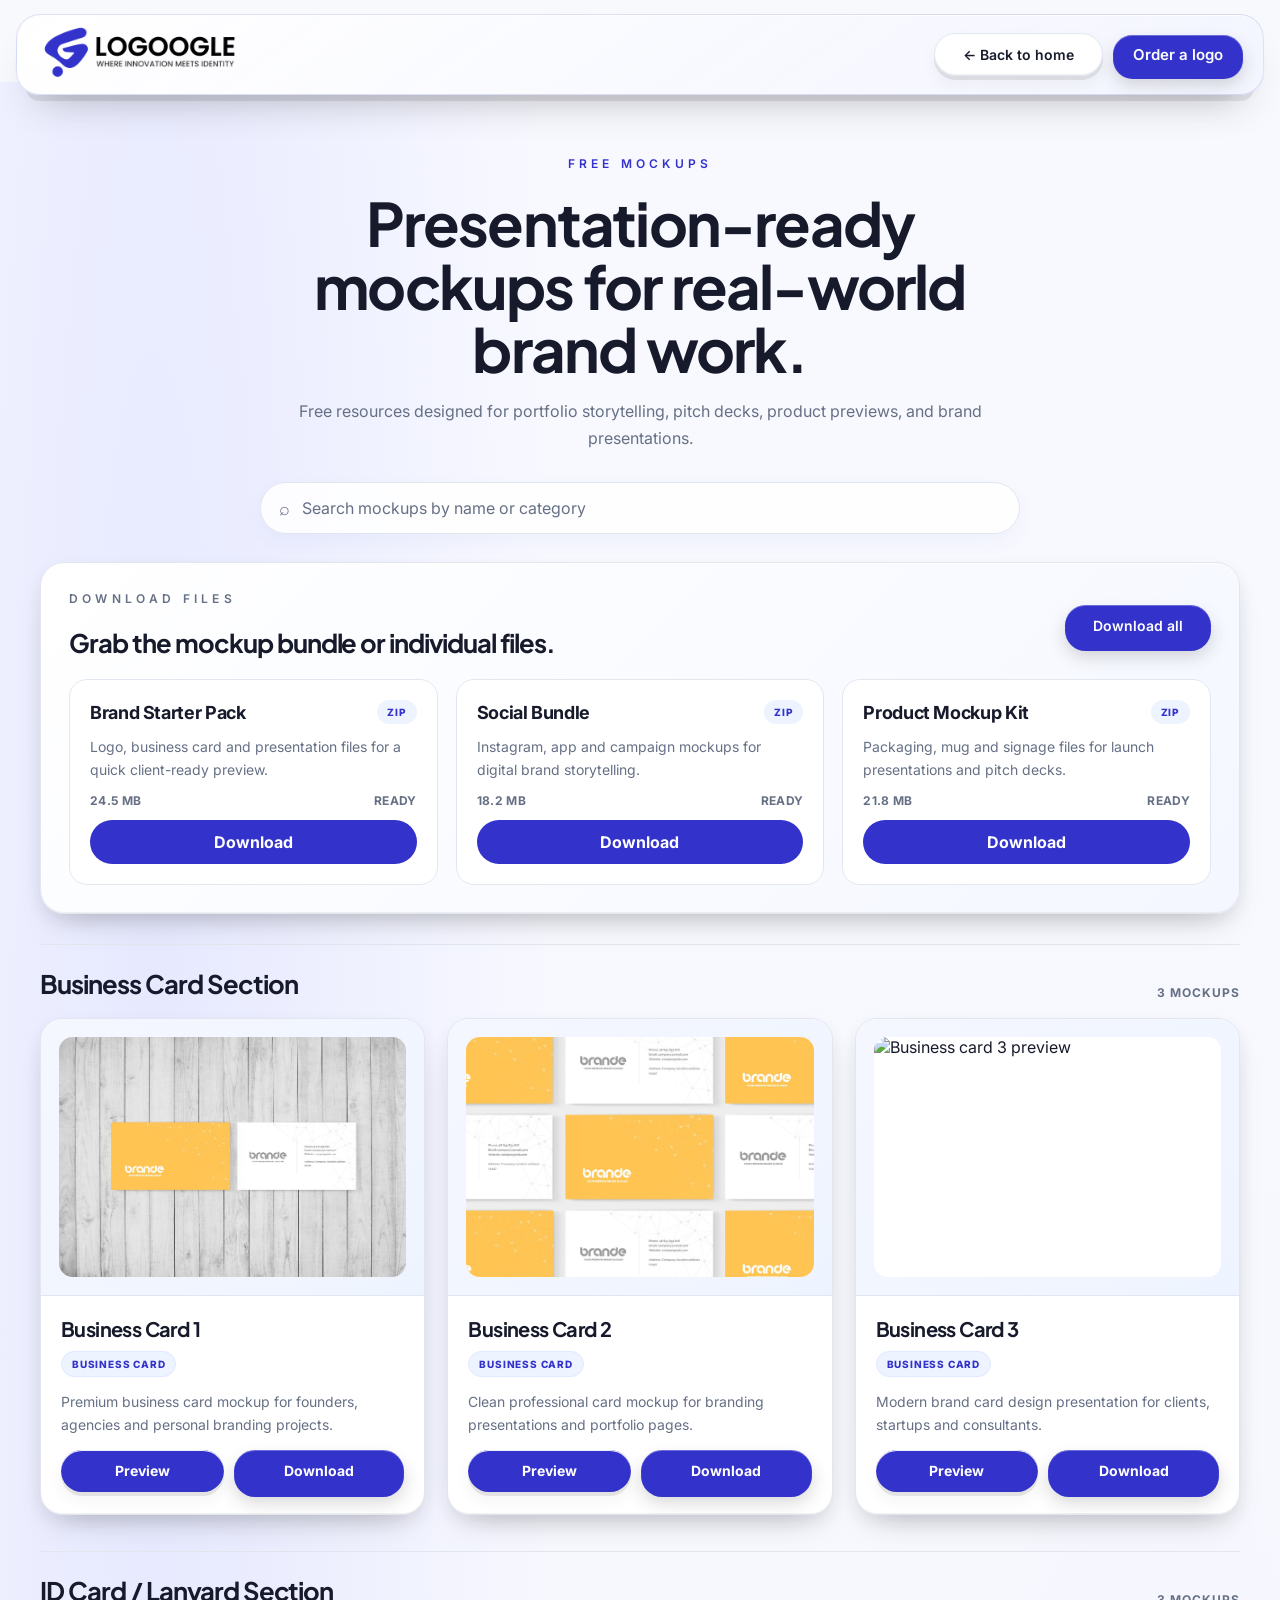
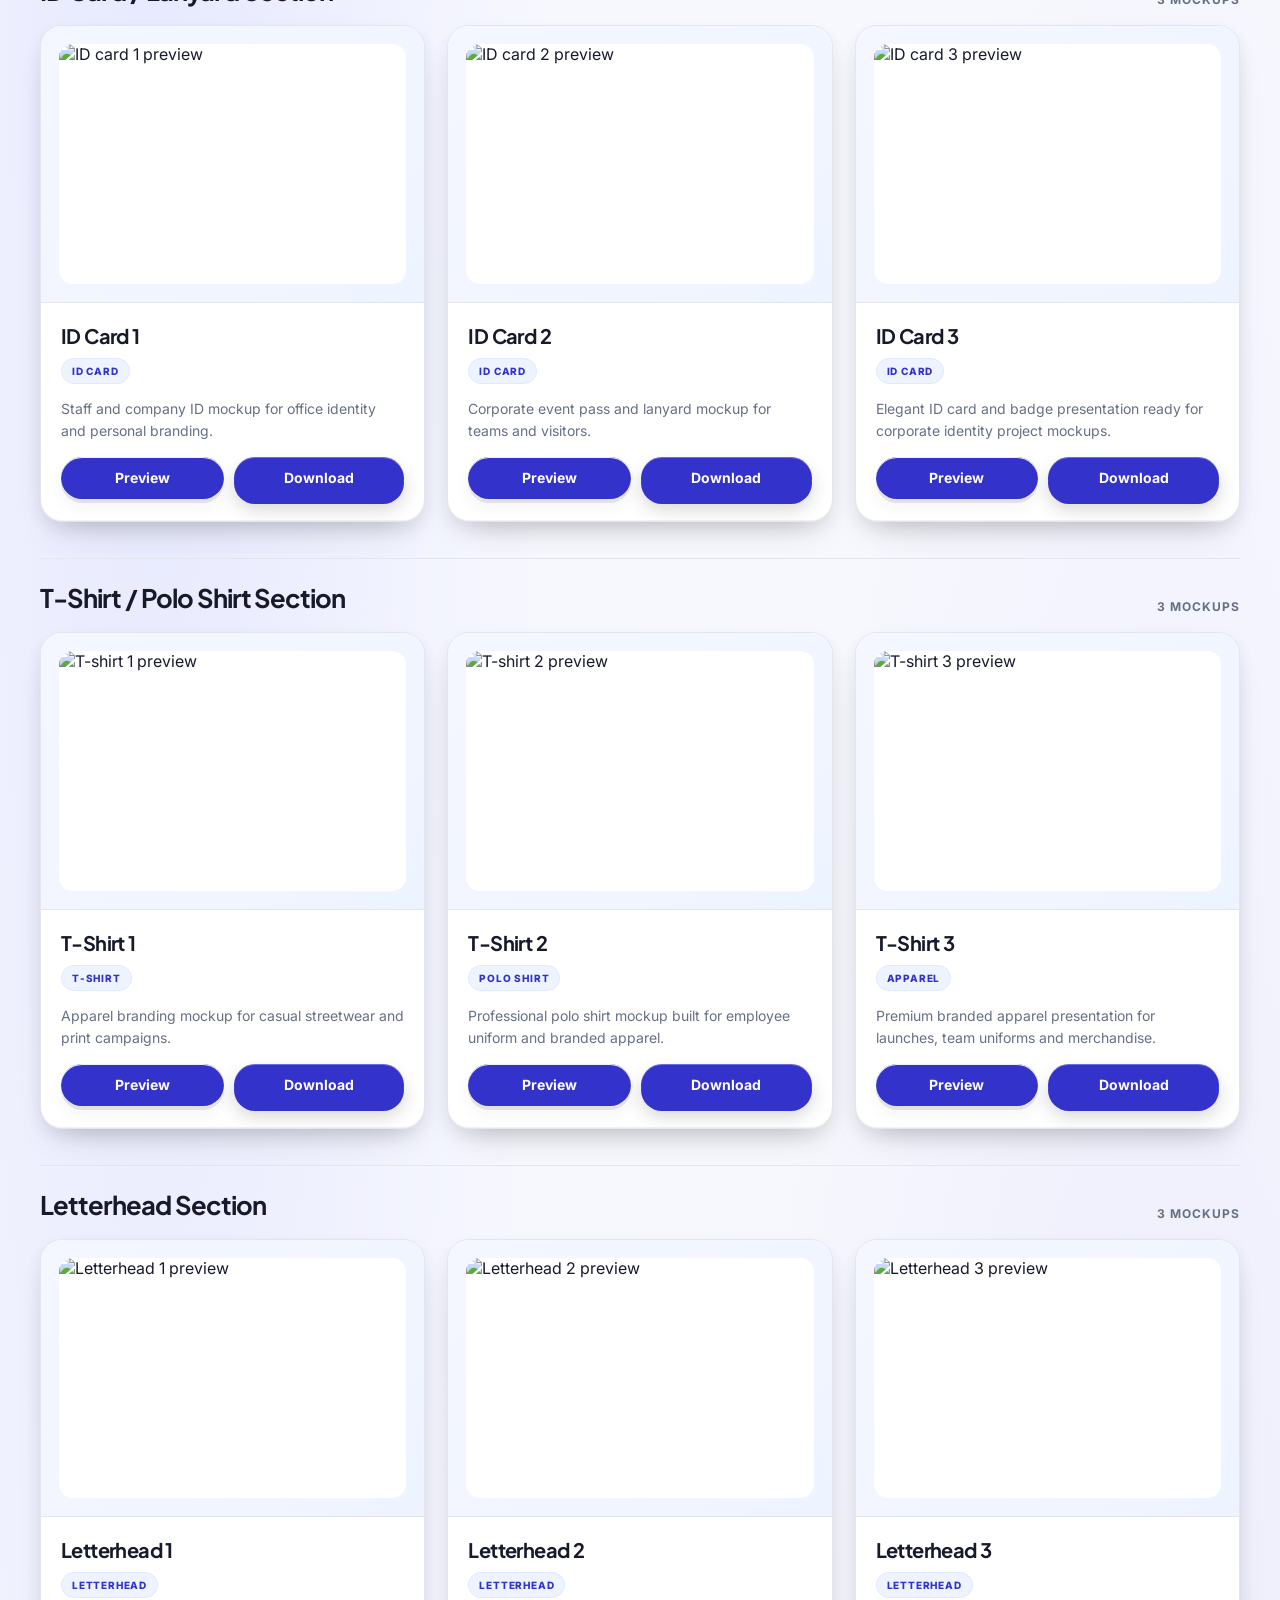
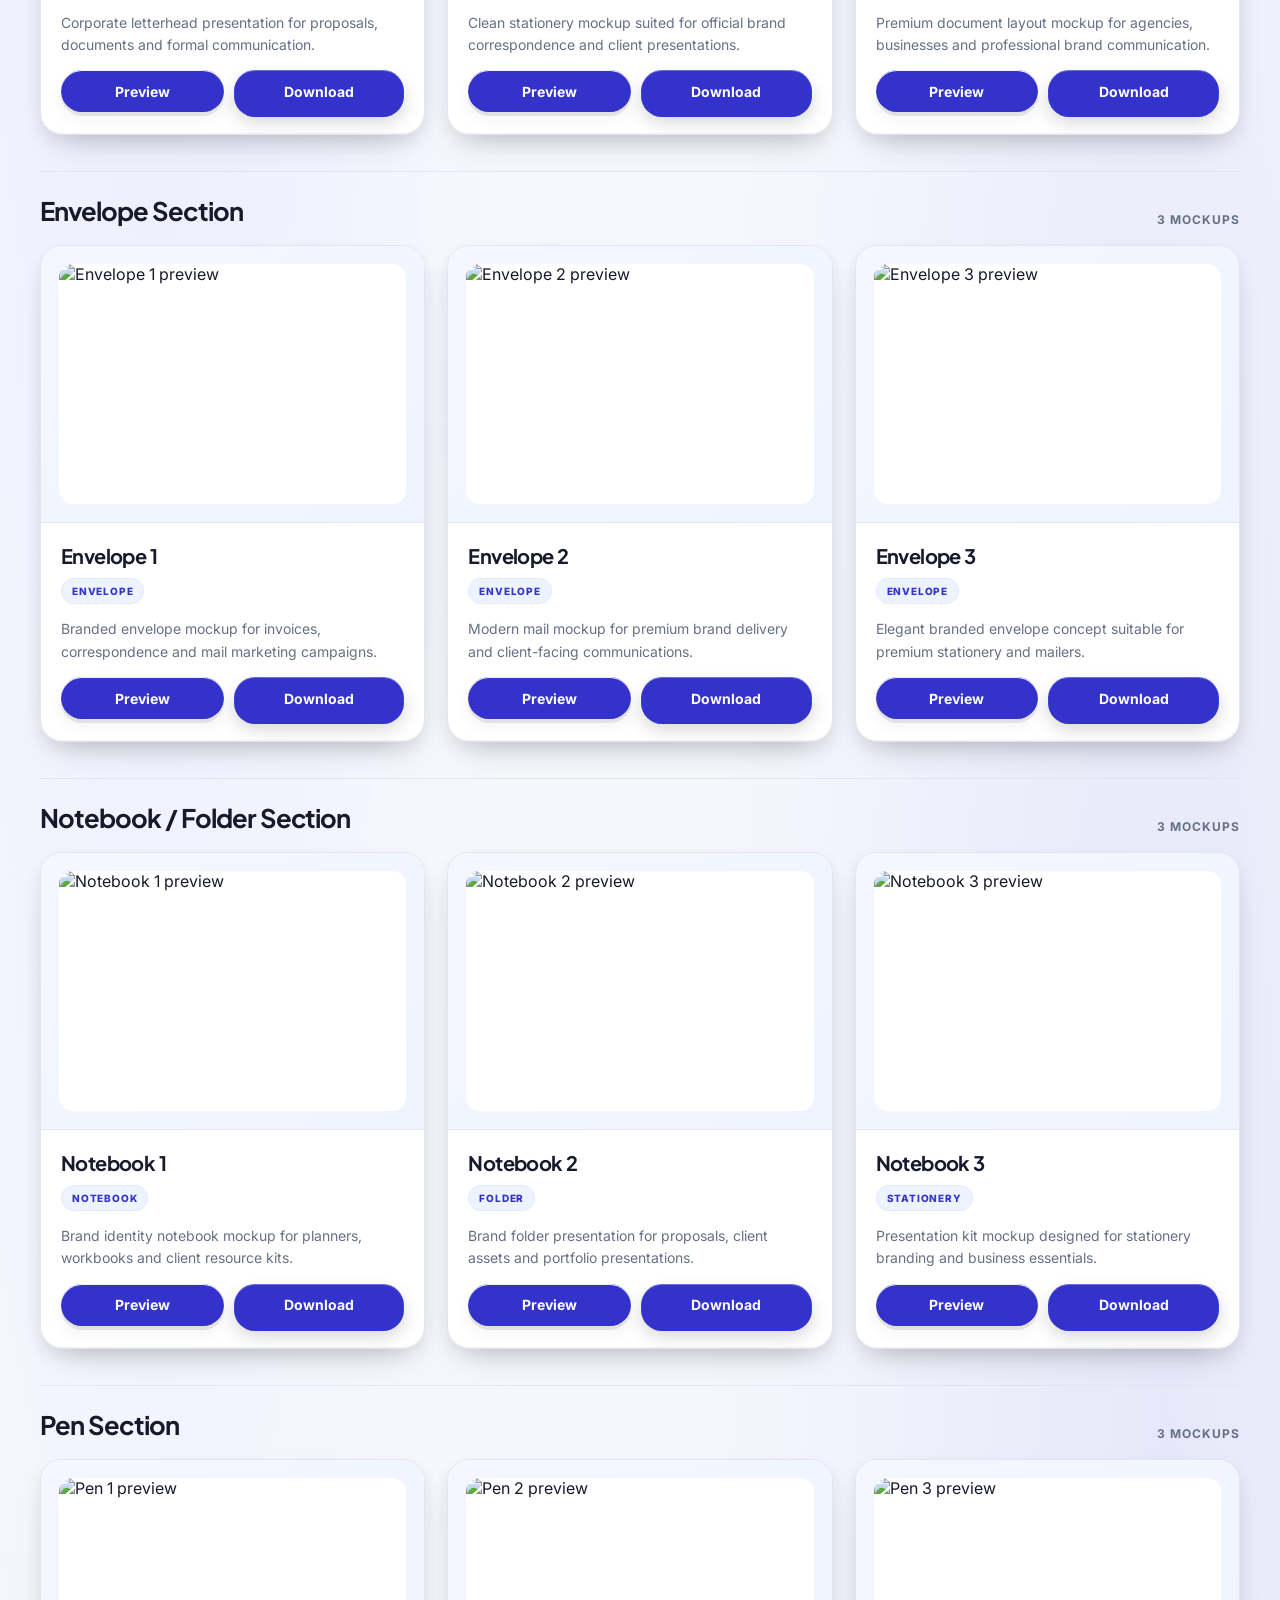
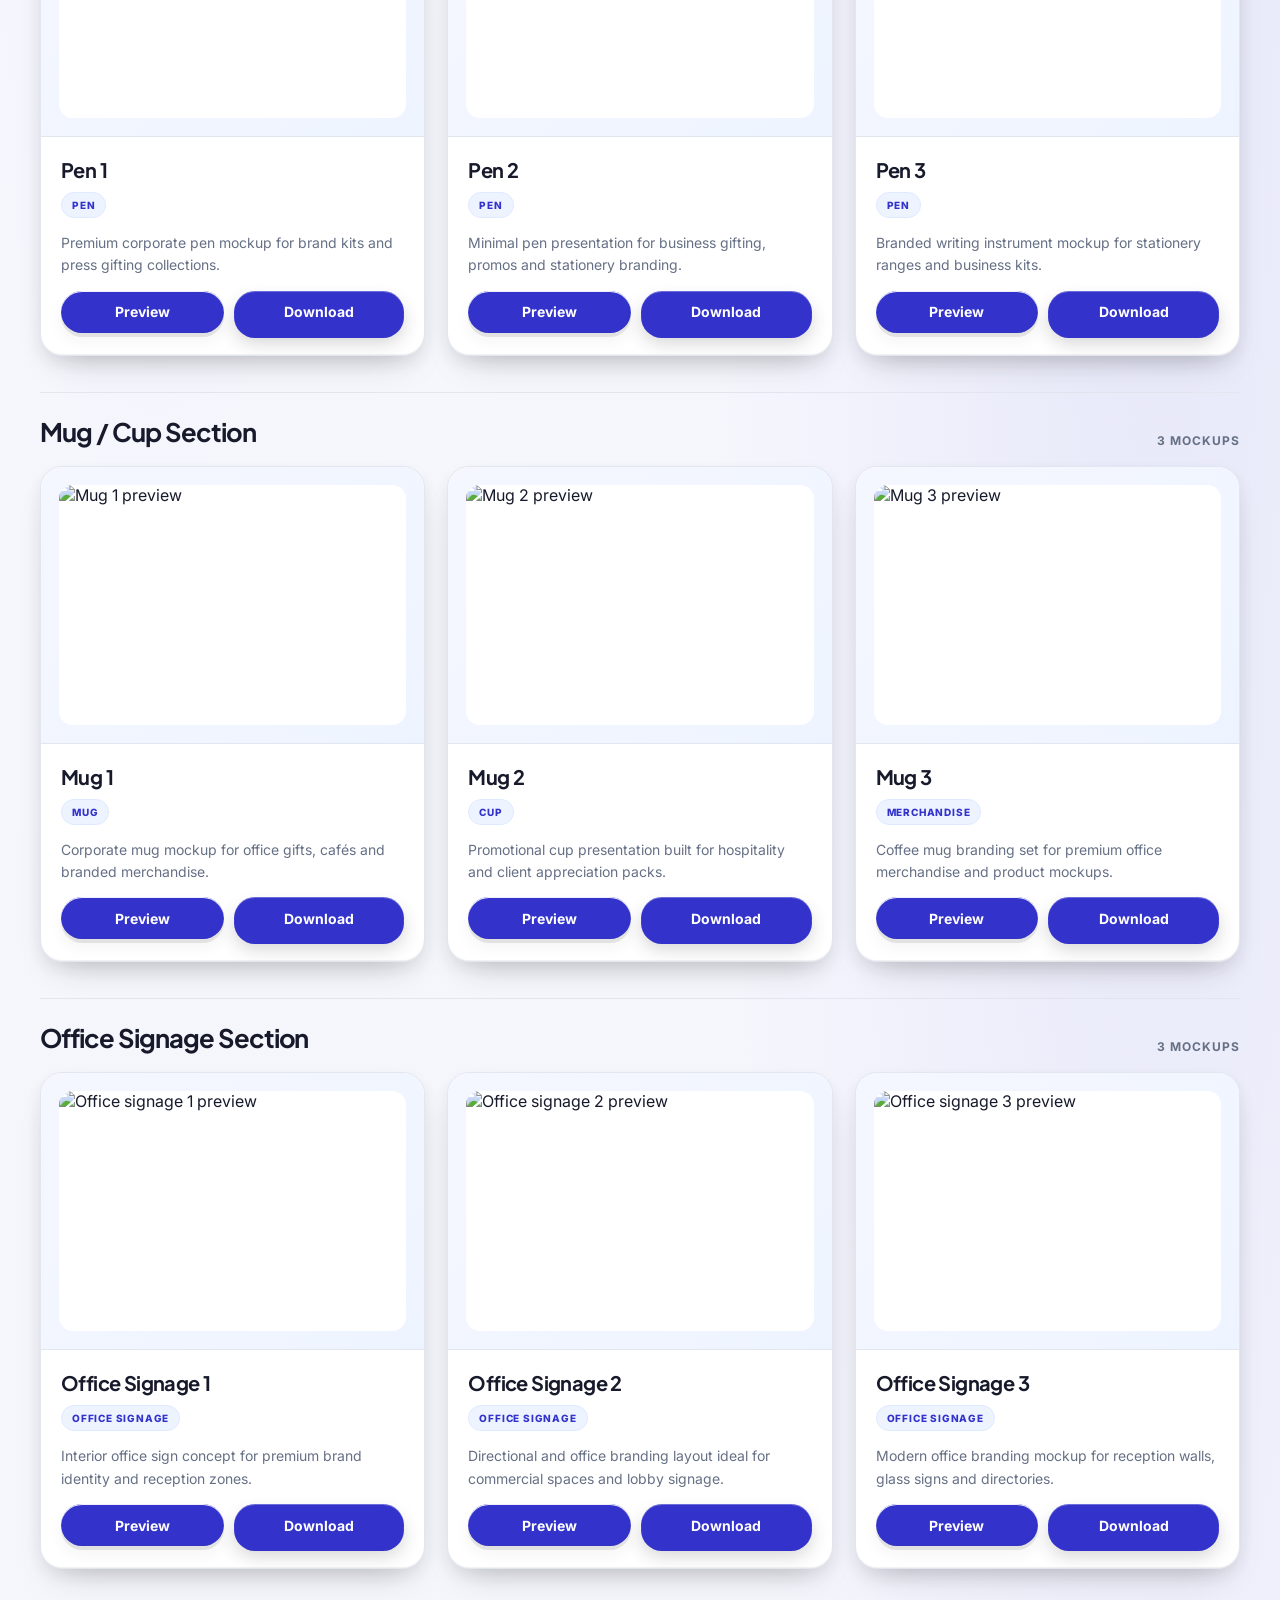
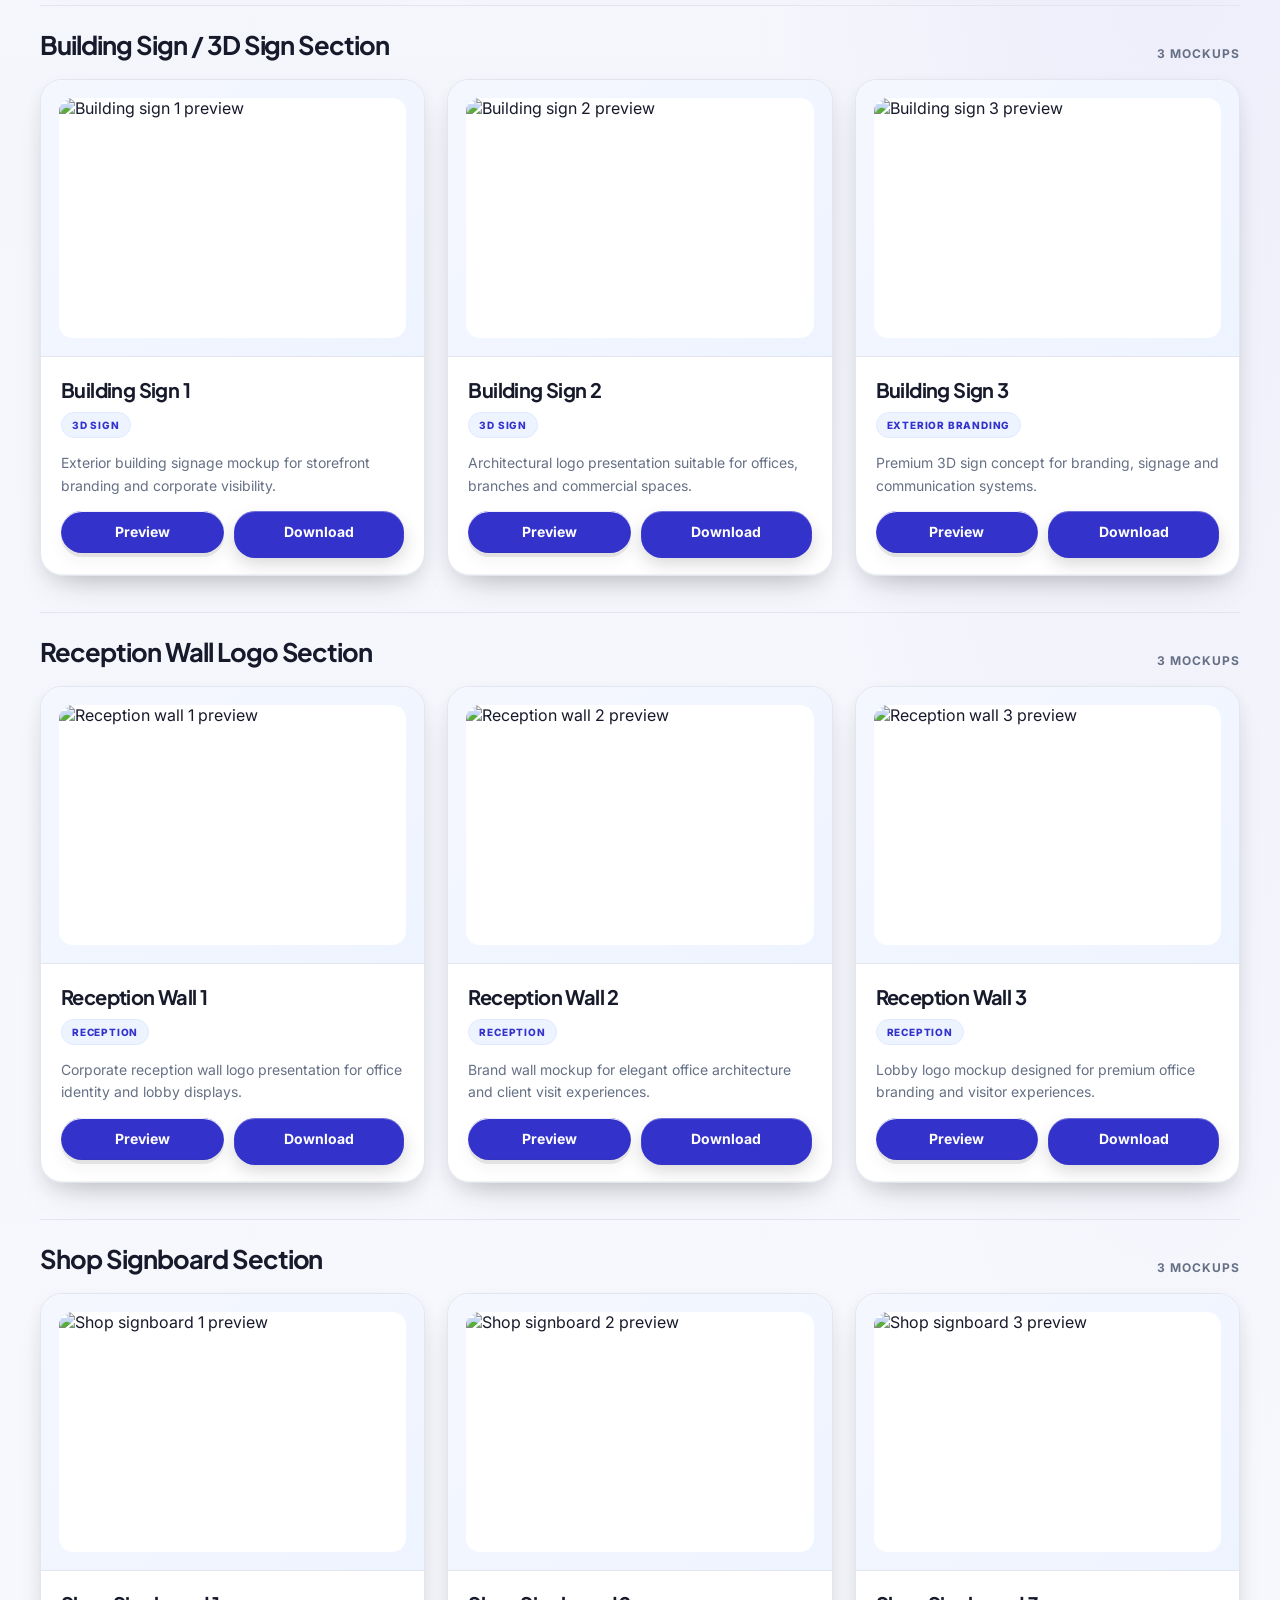
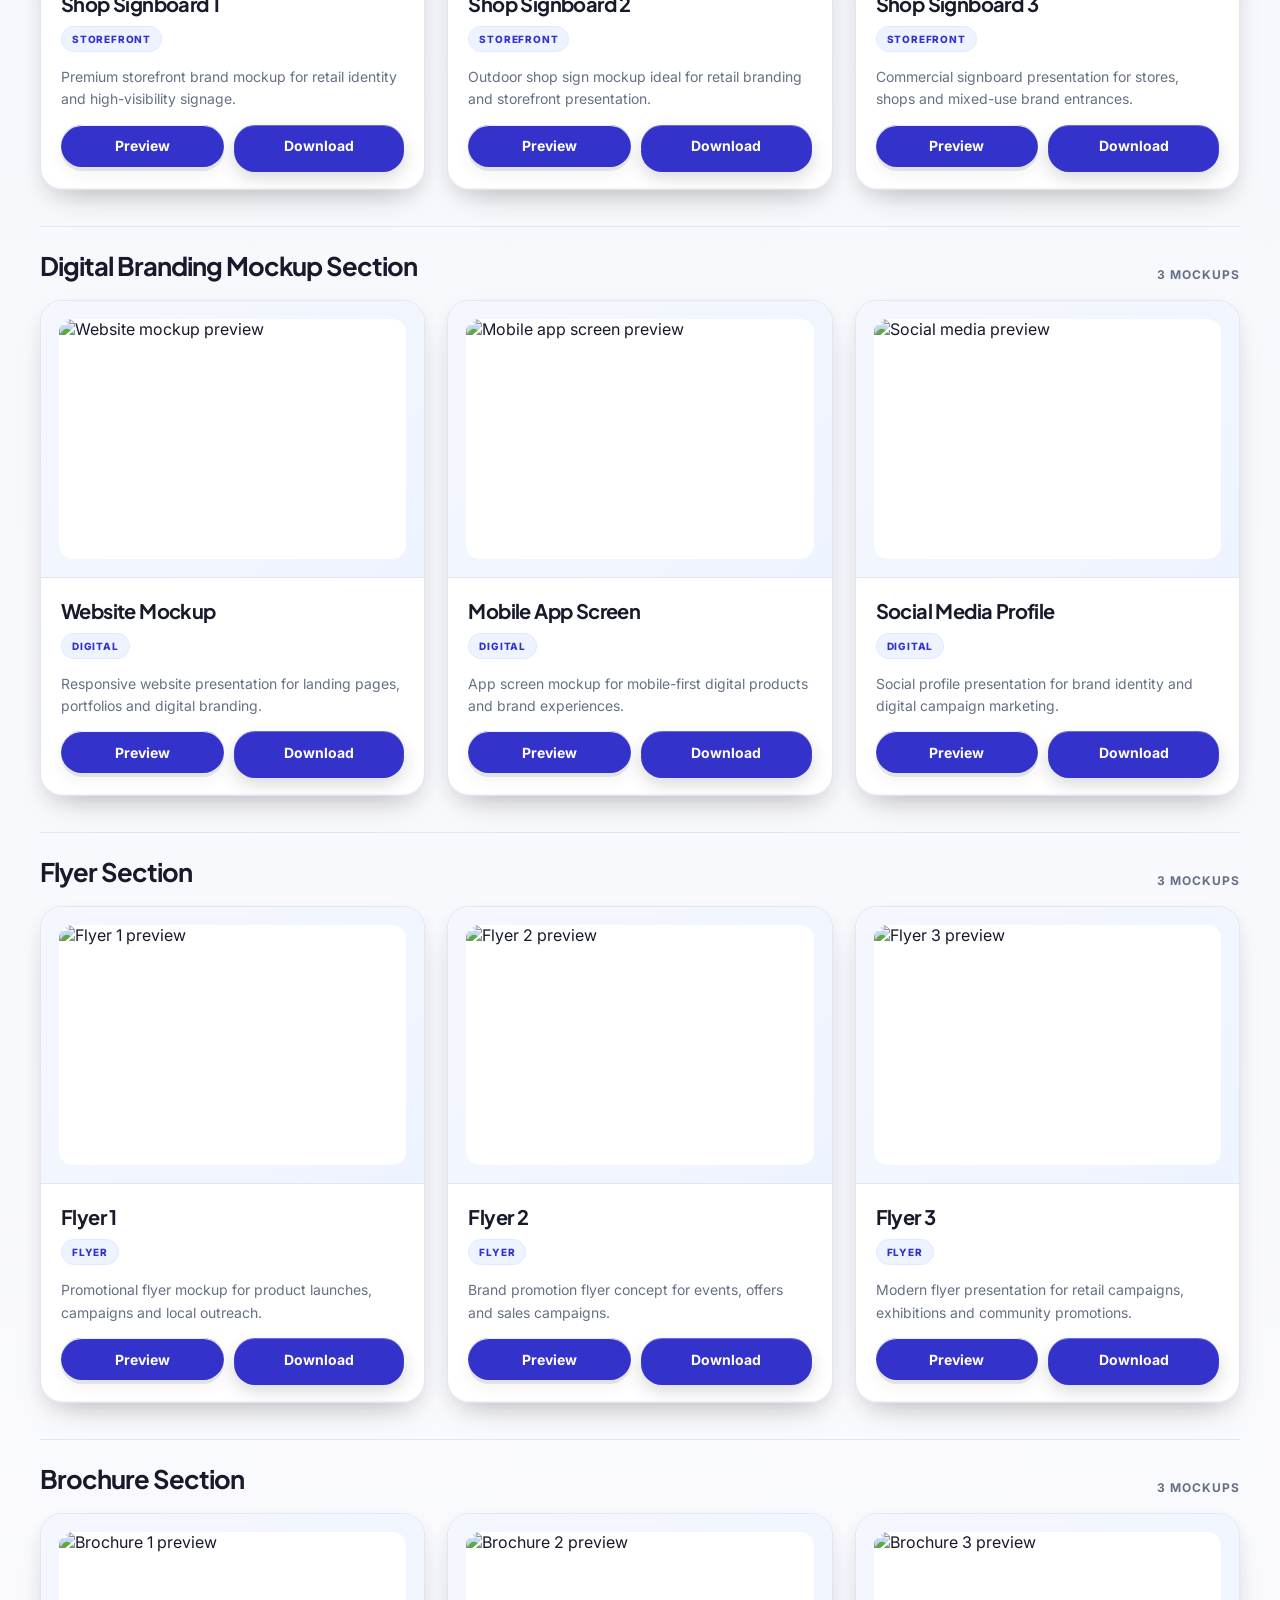
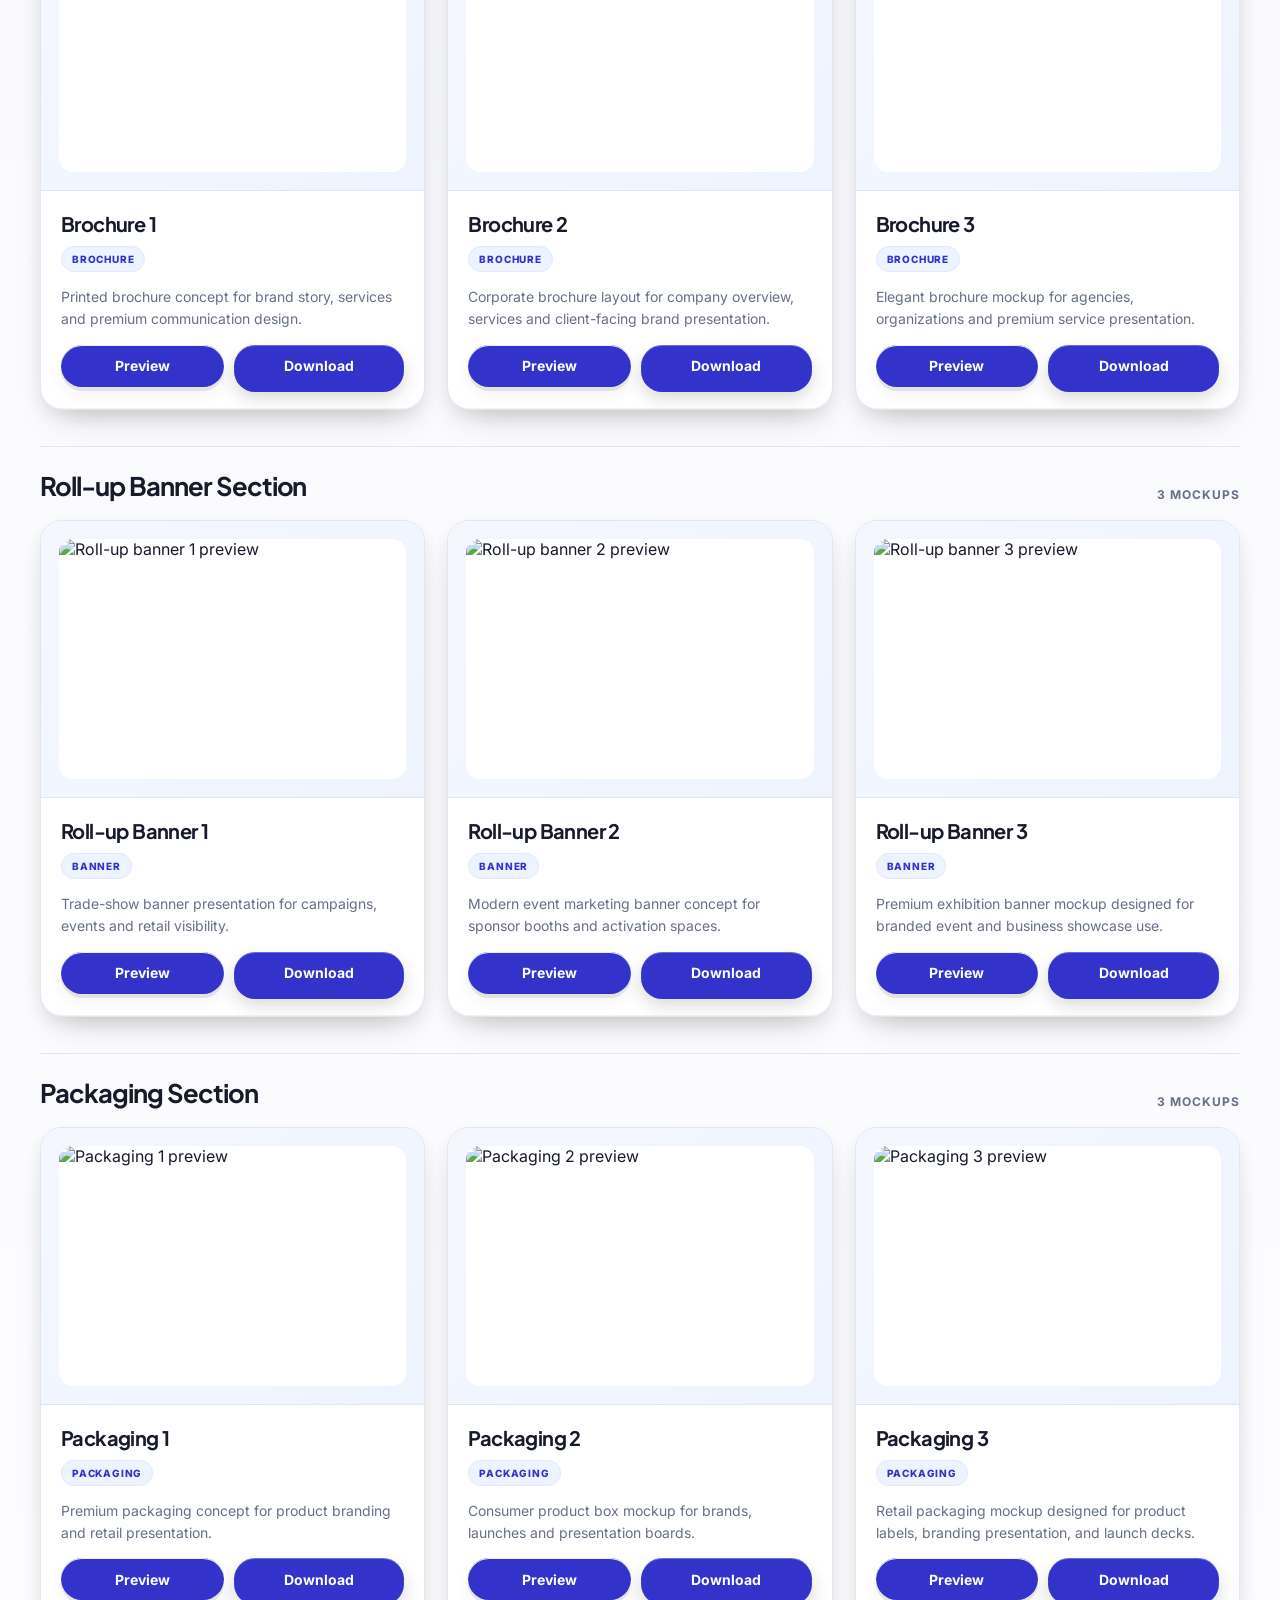
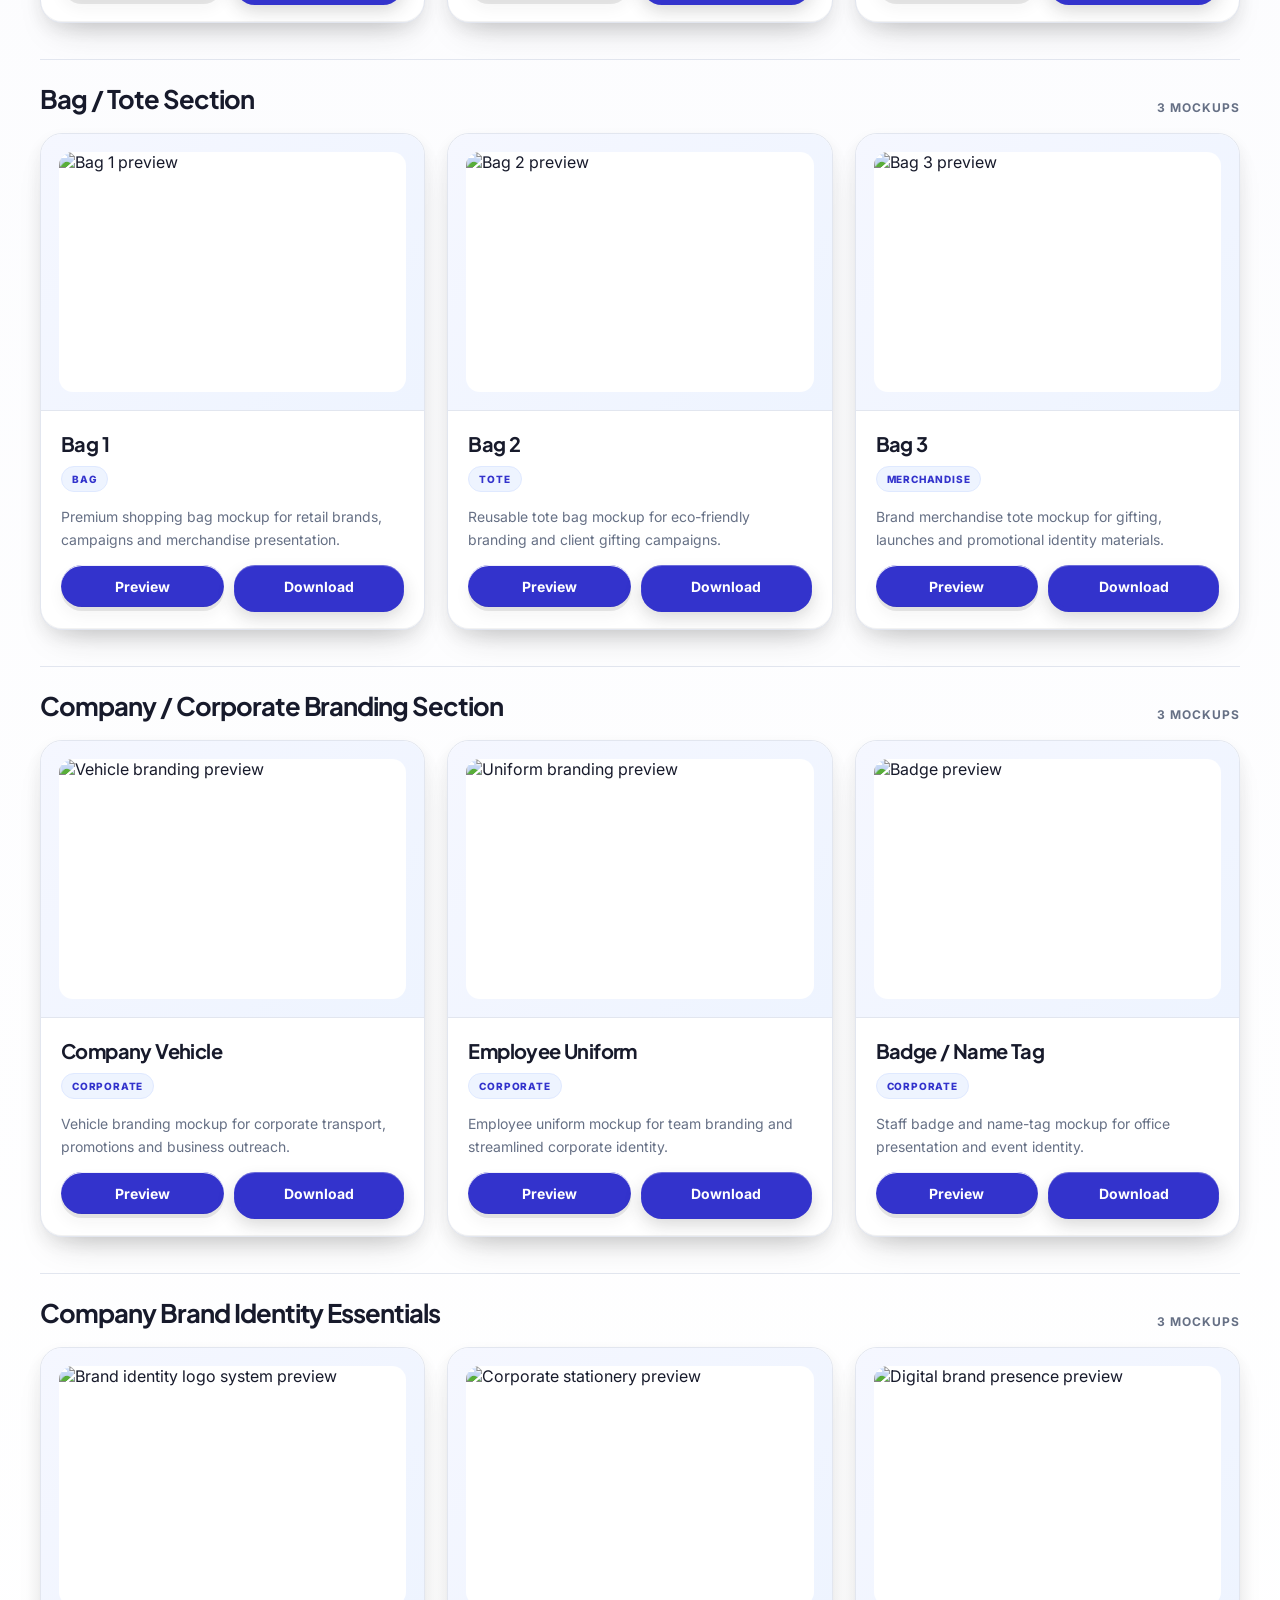
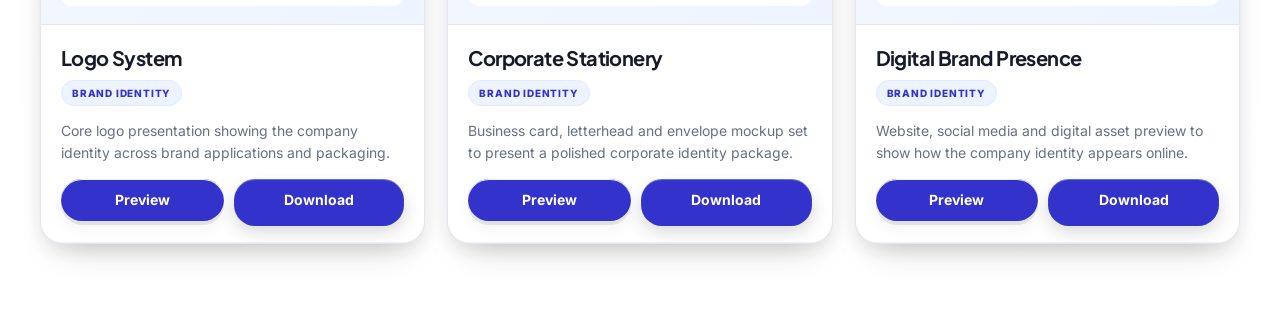
==== commit c70e6572: "Add files via upload" ====
--- a/mockups.html
+++ b/mockups.html
@@ -7,9 +7,12 @@
   <meta name="theme-color" content="#f7f8fd">
   <title>Free Mockups — Loggogle</title>
   <meta name="description" content="Free professional mockups for branding, packaging and presentation use.">
-  <link rel="icon" href="Logoogle.png" type="image/png" sizes="256x256">
-  <link rel="shortcut icon" href="Logoogle.png" type="image/png" sizes="256x256">
-  <link rel="stylesheet" href="style.css">
+  <link rel="icon" href="favicon.png" type="image/png">
+  <link rel="shortcut icon" href="favicon.png" type="image/png">
+  <link rel="preconnect" href="https://fonts.googleapis.com">
+  <link rel="preconnect" href="https://fonts.gstatic.com" crossorigin>
+  <link rel="stylesheet" href="https://fonts.googleapis.com/css2?family=Plus+Jakarta+Sans:wght@500;600;700;800&family=Inter:wght@400;500;600&display=swap">
+  <link rel="stylesheet" href="style.css?v=20261016-uniform-project-frames">
 </head>
 <body class="mockups-page">
   <div class="page">
@@ -18,7 +21,7 @@
         <div class="header-row">
           <a href="index.html" aria-label="Back to Logoogle home">
             <span class="brand">
-              <img class="brand-logo" src="Logoogle-With-Tag-Line.png" alt="Logoogle — Where Innovation Meets Identity">
+              <img class="brand-logo" src="brand-lockup.png" alt="Logoogle — Where Innovation Meets Identity">
             </span>
           </a>
 
--- a/style.css
+++ b/style.css
@@ -8,47 +8,51 @@
 :root {
   color-scheme: light;
   --radius:1.25rem;
-  --background:#f7f8fd;
-  --foreground:#1d1d2b;
+  --background:#f8f9fc;
+  --foreground:#171a2b;
   --card:#fff;
-  --primary:#5522b8;
-  --secondary:#eef1ff;
+  --primary:#3333cc;
+  --secondary:#f0f2ff;
   --muted-foreground:#667085;
-  --border:#e1e4f0;
-  --ring:#496fe5;
-  --brand-violet:#5522b8;
-  --brand-blue:#496fe5;
-  --coral:#496fe5;
-  --violet-block:#5522b8;
-  --ink:#1d1d2b;
-  --pink-block:#eef1ff;
-  --mint-block:#e9f4ff;
-  --sky-block:#dce7ff;
-  --sun-block:#dce7ff;
-  --shadow-soft:0 18px 50px -22px rgba(73,111,229,.28);
+  --border:#e2e6ef;
+  --ring:#3333cc;
+  --brand-violet:#6546b8;
+  --brand-blue:#3333cc;
+  --coral:#3333cc;
+  --violet-block:#5142a6;
+  --accent-teal:#137b73;
+  --accent-amber:#c27a17;
+  --ink:#171a2b;
+  --pink-block:#f5eaf3;
+  --mint-block:#e7f4ed;
+  --sky-block:#e9eeff;
+  --sun-block:#fff2d9;
+  --shadow-soft:0 18px 50px -22px rgba(45,45,45,.22);
   --gradient-brand:linear-gradient(120deg,var(--brand-violet),var(--brand-blue));
 }
 @media (prefers-color-scheme: dark) {
   :root {
     color-scheme: light;
-    --background:#f7f8fd;
-    --foreground:#1d1d2b;
+    --background:#f8f9fc;
+    --foreground:#171a2b;
     --card:#fff;
-    --primary:#5522b8;
-    --secondary:#eef1ff;
+    --primary:#3333cc;
+    --secondary:#f0f2ff;
     --muted-foreground:#667085;
-    --border:#e1e4f0;
-    --ring:#496fe5;
-    --brand-violet:#5522b8;
-    --brand-blue:#496fe5;
-    --coral:#496fe5;
-    --violet-block:#5522b8;
-    --ink:#1d1d2b;
-    --pink-block:#eef1ff;
-    --mint-block:#e9f4ff;
-    --sky-block:#dce7ff;
-    --sun-block:#dce7ff;
-    --shadow-soft:0 18px 50px -22px rgba(73,111,229,.28);
+    --border:#e2e6ef;
+    --ring:#3333cc;
+    --brand-violet:#6546b8;
+    --brand-blue:#3333cc;
+    --coral:#3333cc;
+    --violet-block:#5142a6;
+  --accent-teal:#137b73;
+  --accent-amber:#c27a17;
+    --ink:#171a2b;
+    --pink-block:#f5eaf3;
+    --mint-block:#e7f4ed;
+    --sky-block:#e9eeff;
+    --sun-block:#fff2d9;
+    --shadow-soft:0 18px 50px -22px rgba(45,45,45,.22);
     --gradient-brand:linear-gradient(120deg,var(--brand-violet),var(--brand-blue));
   }
 }
@@ -76,8 +80,8 @@
   -webkit-text-fill-color:initial;
 }
 html, body {
-  background:#f7f8fd !important;
-  color:#1d1d2b !important;
+  background:#f8f9fc !important;
+  color:#171a2b !important;
   filter:none !important;
   -webkit-filter:none !important;
   background-image:none !important;
@@ -85,14 +89,14 @@
 
 html {
   color-scheme: light !important;
-  background: #f7f8fd !important;
-  background-color: #f7f8fd !important;
+  background: #f8f9fc !important;
+  background-color: #f8f9fc !important;
 }
 
 body {
   color-scheme: light !important;
-  background: #f7f8fd !important;
-  background-color: #f7f8fd !important;
+  background: #f8f9fc !important;
+  background-color: #f8f9fc !important;
 }
 h1,h2,h3,h4,h5,h6 {
   font-family:"Plus Jakarta Sans",ui-sans-serif,system-ui,sans-serif;
@@ -527,7 +531,7 @@
   display:block;
   width:clamp(180px,16vw,205px);
   height:auto;
-  aspect-ratio:1609 / 585;
+  aspect-ratio:2032 / 640;
   flex:none;
   transition:opacity .2s ease,transform .2s ease;
 }
@@ -713,7 +717,7 @@
   padding:0 32px;
 }
 .statement {
-  background:var(--violet-block);
+  background:var(--primary);
   border-radius:24px;
   padding:64px 32px;
   text-align:center;
@@ -735,7 +739,7 @@
 }
 .scallop {
   height:22px;
-  background-image:radial-gradient(circle at 22px 0,var(--violet-block) 21px,transparent 22px);
+  background-image:radial-gradient(circle at 22px 0,var(--primary) 21px,transparent 22px);
   background-size:44px 44px;
   background-repeat:repeat-x;
 }
@@ -766,8 +770,8 @@
 }
 .portfolio-filter:hover,
 .portfolio-filter.active {
-  border-color:var(--brand-violet);
-  background:var(--brand-violet);
+  border-color:var(--primary);
+  background:var(--primary);
   color:#fff;
   transform:translateY(-1px);
 }
@@ -816,7 +820,7 @@
   bottom:-42px;
   width:110px;
   height:110px;
-  border:1px solid rgba(102,51,204,.12);
+  border:1px solid rgba(19,123,115,.12);
   border-radius:50%;
   transition:transform .35s ease,border-color .35s ease;
 }
@@ -854,11 +858,11 @@
 }
 .services-grid .card:hover {
   border-color:#cdbcf0;
-  box-shadow:0 20px 40px -25px rgba(102,51,204,.45);
+  box-shadow:0 20px 40px -25px rgba(19,123,115,.24);
 }
 .services-grid .card:hover:after {
   transform:scale(1.35);
-  border-color:rgba(102,51,204,.22);
+  border-color:rgba(19,123,115,.22);
 }
 .grid-2 {
   display:grid;
@@ -905,7 +909,7 @@
   background:var(--sky-block);
 }
 .bg-coral {
-  background:var(--coral);
+  background:var(--accent-amber);
   color:#fff;
 }
 .portfolio-grid {
@@ -913,6 +917,7 @@
   display:grid;
   grid-template-columns:repeat(3,minmax(0,1fr));
   gap:16px;
+  align-items:start;
 }
 .project-card {
   padding:0;
@@ -1569,6 +1574,115 @@
   line-height:1.6;
   font-size:14px;
 }
+.professional-experience {
+  display:grid;
+  grid-template-columns:minmax(220px,.8fr) minmax(0,1.2fr);
+  gap:64px;
+  align-items:start;
+}
+.professional-intro h2 {
+  margin-top:16px;
+}
+.professional-card {
+  position:relative;
+  background:rgba(255,255,255,0.02);
+  border:1px solid var(--border);
+  border-radius:28px;
+  box-shadow:0 18px 40px rgba(15, 23, 42, 0.02);
+  overflow:hidden;
+}
+.professional-timeline {
+  position:relative;
+  padding:10px 18px 0;
+}
+.professional-item {
+  position:relative;
+  display:grid;
+  grid-template-columns:155px minmax(0,1fr);
+  gap:28px;
+  padding:30px 20px 30px 36px;
+  border-bottom:1px solid var(--border);
+  transition:background-color .2s ease, transform .2s ease;
+}
+.professional-item:last-child {
+  border-bottom:none;
+}
+.professional-item:hover {
+  background:rgba(15,23,42,0.006);
+  transform:translateX(2px);
+}
+.professional-item::before {
+  content:"";
+  position:absolute;
+  left:14px;
+  top:38px;
+  width:9px;
+  height:9px;
+  border-radius:50%;
+  background:var(--foreground);
+  box-shadow:0 0 0 4px rgba(15,23,42,0.05);
+}
+.professional-date {
+  display:flex;
+  flex-direction:column;
+  gap:6px;
+  padding-top:6px;
+  color:var(--muted-foreground);
+  font-size:10px;
+  font-weight:800;
+  letter-spacing:.15em;
+  text-transform:uppercase;
+}
+.professional-body {
+  min-width:0;
+  padding-right:8px;
+}
+.professional-role {
+  margin:0 0 12px;
+  color:var(--muted-foreground);
+  font-size:10px;
+  font-weight:800;
+  letter-spacing:.14em;
+  text-transform:uppercase;
+}
+.professional-body h3 {
+  margin:0 0 10px;
+  font-size:clamp(1.12rem, 1.45vw, 1.6rem);
+  line-height:1.35;
+  letter-spacing:-.03em;
+}
+.professional-meta,
+.professional-location {
+  margin:0;
+  color:var(--muted-foreground);
+  font-size:14px;
+  line-height:1.75;
+}
+.professional-location {
+  margin-top:4px;
+}
+@media(max-width:900px) {
+  .professional-experience {
+    grid-template-columns:1fr;
+    gap:24px;
+  }
+  .professional-card {
+    border-radius:20px;
+  }
+  .professional-item {
+    grid-template-columns:1fr;
+    gap:14px;
+    padding:24px 12px 24px 22px;
+  }
+  .professional-item::before {
+    left:8px;
+  }
+  .professional-date {
+    flex-direction:row;
+    gap:12px;
+    letter-spacing:.08em;
+  }
+}
 .contact-shell {
   position:relative;
   overflow:hidden;
@@ -1590,9 +1704,9 @@
   bottom:-190px;
   width:380px;
   height:380px;
-  border:1px solid rgba(73,111,229,.18);
+  border:1px solid rgba(51,51,204,.18);
   border-radius:50%;
-  box-shadow:0 0 0 34px rgba(73,111,229,.04),0 0 0 72px rgba(85,34,184,.035);
+  box-shadow:0 0 0 34px rgba(51,51,204,.04),0 0 0 72px rgba(51,51,204,.035);
   pointer-events:none;
 }
 .contact-intro,.contact-action { position:relative; z-index:1; }
@@ -2037,10 +2151,10 @@
 }
 .hero {
   padding-top:72px;
-  background:linear-gradient(135deg,rgba(116,81,255,.07),rgba(20,195,204,.05) 45%,rgba(255,176,79,.10));
+  background:linear-gradient(135deg,#f6f7fc 0%,#fff 52%,#f2f3ff 100%);
 }
 .hero-inner:after {
-  content:"✦";
+  content:none;
   position:absolute;
   right:4%;
   top:8%;
@@ -2049,7 +2163,7 @@
   opacity:.7;
 }
 .hero-inner:before {
-  content:"●";
+  content:none;
   position:absolute;
   left:6%;
   bottom:2%;
@@ -2223,7 +2337,9 @@
   display:flex;
   justify-content:space-between;
   align-items:center;
-}
+  gap:12px;
+}
+
 .verified {
   font-size:10px;
   font-weight:800;
@@ -2232,13 +2348,105 @@
   padding:5px 8px;
   border-radius:999px;
 }
+
 .review-card .review-text {
   min-height:92px;
+}
+
+.feedback-form-shell {
+  margin-top:32px;
+  padding:24px;
+  border-radius:24px;
+  border:1px solid rgba(88,66,155,.13);
+  background:linear-gradient(135deg,#fff,#f6f3ff);
+  box-shadow:0 16px 42px rgba(50,32,91,.05);
+}
+
+.feedback-form-header {
+  margin-bottom:20px;
+}
+
+.feedback-form-header h3 {
+  margin:6px 0 0;
+  font-size:clamp(1.5rem,2vw,2.1rem);
+}
+
+.feedback-form {
+  display:grid;
+  gap:16px;
+}
+
+.feedback-field-grid {
+  display:grid;
+  grid-template-columns:repeat(3,minmax(0,1fr));
+  gap:16px;
+}
+
+.feedback-form .field {
+  display:grid;
+  gap:8px;
+  color:var(--muted-foreground);
+  font-size:13px;
+  font-weight:600;
+}
+
+.feedback-form input,
+.feedback-form select,
+.feedback-form textarea {
+  width:100%;
+  border:1px solid rgba(88,66,155,.16);
+  border-radius:14px;
+  background:#fff;
+  color:var(--ink);
+  padding:12px 14px;
+  font:inherit;
+  transition:border-color .2s ease, box-shadow .2s ease;
+}
+
+.feedback-form input:focus,
+.feedback-form select:focus,
+.feedback-form textarea:focus {
+  outline:none;
+  border-color:rgba(87,64,197,.8);
+  box-shadow:0 0 0 4px rgba(87,64,197,.12);
+}
+
+.feedback-form textarea {
+  resize:vertical;
+  min-height:120px;
+}
+
+.feedback-form-actions {
+  display:flex;
+  justify-content:flex-start;
+}
+
+.client-review-grid {
+  margin-top:28px;
+}
+
+.star-item {
+  display:inline-block;
+  color:rgba(36,34,58,.18);
+}
+
+.star-item.active {
+  color:var(--coral);
+}
+
+@media (max-width: 720px) {
+  .feedback-field-grid {
+    grid-template-columns:1fr;
+  }
+
+  .feedback-form-shell {
+    padding:18px;
+  }
 }
 .process-shell {
   position:relative;
   overflow:hidden;
-  background:linear-gradient(135deg,#241c4f,#5631d4 55%,#2579d7);
+  background:linear-gradient(125deg,#17243a 0%,#3333cc 56%,#137b73 100%);
   padding:72px 48px;
   border-radius:32px;
   color:#fff;
@@ -2253,14 +2461,14 @@
 .process-shell:before {
   width:280px;
   height:280px;
-  background:#7d96eb;
+  background:#e3ad53;
   right:-100px;
   top:-120px;
 }
 .process-shell:after {
   width:210px;
   height:210px;
-  background:#50ead8;
+  background:#73bda8;
   left:-90px;
   bottom:-110px;
 }
@@ -2559,7 +2767,7 @@
   letter-spacing:-.02em;
 }
 .payment-brand-bkash,.payment-method-icon.payment-brand-bkash { background:#e2136e; }
-.payment-brand-nagad,.payment-method-icon.payment-brand-nagad { background:#496fe5; }
+.payment-brand-nagad,.payment-method-icon.payment-brand-nagad { background:#3333cc; }
 .payment-brand-rocket,.payment-method-icon.payment-brand-rocket { background:#8b2bb9; }
 .payment-brand-dbbl,.payment-method-icon.payment-brand-dbbl { background:#008b58; }
 .payment-method strong,.payment-method small { display:block; }
@@ -2691,7 +2899,7 @@
   min-height:480px;
   background:linear-gradient(145deg,#eef2ff,#dfe7ff);
   border:1px solid var(--border);
-  box-shadow:0 24px 60px -34px rgba(73,111,229,.5);
+  box-shadow:0 24px 60px -34px rgba(51,51,204,.5);
 }
 .founder-image-wrap::after {
   content:"";
@@ -2779,7 +2987,7 @@
 }
 
 .whatsapp-button {
-  background: var(--violet-block);
+  background: var(--primary);
 }
 
 .message-contact-fields {
@@ -3389,7 +3597,7 @@
   align-items: center;
   justify-content: center;
   overflow: hidden;
-  background: #ffffff !important;
+  background: transparent !important;
   border-bottom: 1px solid #eeeaf7;
 }
 
@@ -3400,7 +3608,7 @@
 .project-image-wrap.bg-coral,
 .project-image-wrap.bg-violet,
 .project-image-wrap.bg-pink {
-  background: #ffffff !important;
+  background: transparent !important;
 }
 
 /* The uploaded logo automatically fits inside this safe area. */
@@ -3535,17 +3743,17 @@
 .project-image-wrap + .project-body {
   border-top: 4px solid #e8e2ff !important;
 }
-.project-image-wrap.bg-sun + .project-body { border-top-color:#7d96eb !important; background:linear-gradient(135deg,#f3f6ff,#e8edff) !important; }
+.project-image-wrap.bg-sun + .project-body { border-top-color:#7575dd !important; background:linear-gradient(135deg,#f3f6ff,#e8edff) !important; }
 .project-image-wrap.bg-sky + .project-body { border-top-color:#5b8cff !important; background:linear-gradient(135deg,#f5f8ff,#e8f0ff) !important; }
 .project-image-wrap.bg-mint + .project-body { border-top-color:#32b89a !important; background:linear-gradient(135deg,#f3fffb,#e2f8f1) !important; }
-.project-image-wrap.bg-coral + .project-body { border-top-color:#496fe5 !important; background:linear-gradient(135deg,#f3f6ff,#e8edff) !important; }
+.project-image-wrap.bg-coral + .project-body { border-top-color:#3333cc !important; background:linear-gradient(135deg,#f3f6ff,#e8edff) !important; }
 .project-image-wrap.bg-violet + .project-body { border-top-color:#7354e8 !important; background:linear-gradient(135deg,#faf8ff,#eee9ff) !important; }
 .project-image-wrap.bg-pink + .project-body { border-top-color:#e66f9b !important; background:linear-gradient(135deg,#fff7fa,#ffeaf2) !important; }
 .project-image-wrap + .project-body .project-title { color:#241a3f !important; }
 .project-image-wrap.bg-sun + .project-body .project-title { color:#7b5100 !important; }
 .project-image-wrap.bg-sky + .project-body .project-title { color:#234b9a !important; }
 .project-image-wrap.bg-mint + .project-body .project-title { color:#126b59 !important; }
-.project-image-wrap.bg-coral + .project-body .project-title { color:#3e2a9f !important; }
+.project-image-wrap.bg-coral + .project-body .project-title { color:#1f244b !important; }
 .project-image-wrap.bg-violet + .project-body .project-title { color:#4e369d !important; }
 .project-image-wrap.bg-pink + .project-body .project-title { color:#9d3c68 !important; }
 .project-image-wrap + .project-body .tag { border:0 !important; box-shadow:inset 0 0 0 1px rgba(40,20,80,.08) !important; }
@@ -3554,12 +3762,12 @@
 .addon-choice-grid { display:grid; grid-template-columns:repeat(3,minmax(0,1fr)); gap:12px; }
 .addon-choice { border:1px solid #e4deef; background:#fff; border-radius:18px; padding:17px; text-align:left; display:flex; flex-direction:column; gap:5px; min-height:118px; transition:transform .25s ease,box-shadow .25s ease,border-color .25s ease,background .25s ease; }
 .addon-choice:hover { transform:translateY(-4px); box-shadow:0 14px 30px rgba(64,39,120,.10); border-color:#cfc3f4; }
-.addon-choice > span { width:34px; height:34px; display:inline-flex; align-items:center; justify-content:center; border-radius:11px; background:linear-gradient(135deg,#e8e1ff,#dcecff); color:#5b43c7; font-weight:800; }
+.addon-choice > span { width:34px; height:34px; display:inline-flex; align-items:center; justify-content:center; border-radius:11px; background:linear-gradient(135deg,#e8e1ff,#dcecff); color:#3333cc; font-weight:800; }
 .addon-choice strong { font-family:"Plus Jakarta Sans"; font-size:14px; color:#241a3f; }
 .addon-choice small { color:#756d8d; font-size:12px; }
 .addon-choice.active { background:linear-gradient(135deg,#f5f0ff,#eaf4ff); border-color:#7656df; box-shadow:0 0 0 2px rgba(118,86,223,.15),0 14px 30px rgba(64,39,120,.10); }
 .addon-choice.active > span { background:linear-gradient(135deg,#6947d8,#4e83ff); color:#fff; }
-.select-pill.active.sun-active { background:#9aaef5 !important; color:#1d1d2b !important; border-color:#7d96eb !important; }
+.select-pill.active.sun-active { background:#9aaef5 !important; color:#171a2b !important; border-color:#7575dd !important; }
 
 .more-projects-page { min-height:100vh; background:#f7f9fc; color:#172033; }
 .more-projects-page .header { border-color:var(--border); background:color-mix(in oklab,var(--card) 90%,transparent); box-shadow:var(--shadow-soft); }
@@ -3582,11 +3790,11 @@
 .more-project-info h2 { margin:0; font-size:16px; color:#172033; }
 .more-project-info span { display:block; color:#8993aa; font-size:12px; }
 .more-project-meta { grid-column:2; grid-row:1; margin:0; }
-.more-project-type { grid-column:1/-1; grid-row:2; justify-self:start; display:inline-block !important; margin-top:10px; padding:7px 11px; border:0; border-radius:999px; background:#3157d5; color:#fff !important; font-size:11px !important; font-weight:800; letter-spacing:.02em; }
+.more-project-type { grid-column:1/-1; grid-row:2; justify-self:start; display:inline-block !important; margin-top:10px; padding:7px 11px; border:0; border-radius:999px; background:#3333cc; color:#fff !important; font-size:11px !important; font-weight:800; letter-spacing:.02em; }
 .more-project-copy { grid-column:1/-1; max-width:340px; margin:12px 0 0; color:#64748b; font-size:13px; line-height:1.55; letter-spacing:0; text-transform:none; }
 .more-project-info b { display:inline-block; margin-top:10px; border-radius:999px; padding:7px 11px; font-size:10px; letter-spacing:.02em; background:#f8fafc; color:#475467; border:1px solid #e4e7ec; white-space:nowrap; }
 .tone-violet .more-project-info,.tone-mint .more-project-info,.tone-sun .more-project-info,.tone-green .more-project-info,.tone-coral .more-project-info,.tone-blue .more-project-info { border-top:0; }
-.more-cta { margin:44px 40px 80px; padding:34px 38px; display:flex; align-items:center; justify-content:space-between; gap:32px; border:1px solid #d7e0f7; border-radius:24px; background:linear-gradient(105deg,#172b62 0%,#3157d5 62%,#5d7fe3 100%); color:#fff; box-shadow:0 20px 45px rgba(36,63,168,.16); }
+.more-cta { margin:44px 40px 80px; padding:34px 38px; display:flex; align-items:center; justify-content:space-between; gap:32px; border:1px solid #d7e0f7; border-radius:24px; background:linear-gradient(105deg,#172b62 0%,#3333cc 62%,#6262dd 100%); color:#fff; box-shadow:0 20px 45px rgba(36,63,168,.16); }
 .more-cta-copy { max-width:600px; }
 .more-cta-kicker { margin:0 0 10px; color:#b9caff; font-size:11px; font-weight:800; letter-spacing:.16em; text-transform:uppercase; }
 .more-cta h2 { margin:0; font-size:clamp(30px,4vw,44px); letter-spacing:-.04em; }
@@ -3595,7 +3803,7 @@
 .more-cta-action span { color:#dbe4ff; font-size:12px; font-weight:700; white-space:nowrap; }
 .more-cta .btn-primary { display:inline-flex; align-items:center; gap:10px; background:#fff; color:#243fa8; box-shadow:0 8px 18px rgba(12,28,78,.18); }
 .more-cta .btn-primary span { color:inherit; font-size:18px; line-height:1; }
-.more-project-card:focus-visible { outline:3px solid #3157d5; outline-offset:4px; }
+.more-project-card:focus-visible { outline:3px solid #3333cc; outline-offset:4px; }
 .more-detail-backdrop { position:fixed; inset:0; z-index:100; display:grid; place-items:center; padding:24px; background:rgba(15,23,42,.62); }
 .more-detail-modal { width:min(680px,100%); max-height:min(760px,calc(100vh - 48px)); overflow:auto; border-radius:22px; background:#fff; box-shadow:0 24px 70px rgba(15,23,42,.28); }
 .more-detail-hero { position:relative; min-height:280px; display:grid; place-items:center; padding:24px; background:#f5f7ff; border-bottom:1px solid #e3e8f7; }
@@ -3615,11 +3823,11 @@
 .order-only .page > footer { display:none; }
 .order-only #order { padding-top:42px; }
 .order-page-hero { display:none; }
-.order-only .order-page-hero { position:relative; display:block; max-width:1120px; margin:0 auto 34px; padding:42px 48px 0; overflow:hidden; border:1px solid #d8e1f6; border-radius:24px; background:linear-gradient(120deg,#f5f7ff 0%,#ffffff 58%,#eef4ff 100%); box-shadow:0 18px 44px rgba(36,63,168,.09); }
-.order-only .order-page-hero:before { content:""; position:absolute; right:-110px; top:-150px; width:360px; height:360px; border:1px solid rgba(49,87,213,.12); border-radius:50%; box-shadow:0 0 0 30px rgba(49,87,213,.035),0 0 0 62px rgba(49,87,213,.025); pointer-events:none; }
+.order-only .order-page-hero { position:relative; display:block; max-width:1120px; margin:0 auto 34px; padding:42px 48px 0; overflow:hidden; border:1px solid #d8e1f6; border-radius:24px; background:linear-gradient(120deg,#f5f7ff 0%,#ffffff 58%,#eef4ff 100%); box-shadow:0 18px 44px rgba(45,45,45,.09); }
+.order-only .order-page-hero:before { content:""; position:absolute; right:-110px; top:-150px; width:360px; height:360px; border:1px solid rgba(51,51,204,.12); border-radius:50%; box-shadow:0 0 0 30px rgba(51,51,204,.035),0 0 0 62px rgba(51,51,204,.025); pointer-events:none; }
 .order-only .order-page-hero:after { content:"✦"; position:absolute; right:52px; top:54px; color:#dcae38; font-size:28px; opacity:.9; pointer-events:none; }
 .order-page-hero-heading { position:relative; z-index:1; max-width:760px; }
-.order-page-eyebrow { margin:0 0 18px; color:#3157d5; font-size:11px; font-weight:800; letter-spacing:.16em; text-transform:uppercase; }
+.order-page-eyebrow { margin:0 0 18px; color:#3333cc; font-size:11px; font-weight:800; letter-spacing:.16em; text-transform:uppercase; }
 .order-page-eyebrow span { margin:0 8px; color:#9aa9c7; }
 .order-page-hero h1 { margin:0; color:#172033; font-size:clamp(42px,6vw,72px); line-height:1; letter-spacing:-.05em; }
 .order-page-hero-heading > p:not(.order-page-eyebrow) { max-width:650px; margin:20px 0 0; color:#64748b; font-size:17px; line-height:1.65; }
@@ -3629,30 +3837,30 @@
 .order-page-hero-meta strong { color:#f2c65b; font-size:10px; }
 .order-page-hero-actions { display:flex; flex-direction:column; align-items:flex-end; gap:10px; }
 .order-page-hero-note { max-width:230px; color:#98a2b3; font-size:11px; line-height:1.5; text-align:right; }
-.order-back-link { color:#3157d5; font-size:12px; font-weight:800; }
-.order-back-link:hover { color:#243fa8; text-decoration:underline; }
+.order-back-link { display:inline-flex; align-items:center; justify-content:center; min-height:40px; padding:10px 16px; border:1px solid var(--primary); border-radius:999px; background:var(--primary); color:#fff!important; font-size:12px; font-weight:800; line-height:1.2; transition:background-color .2s ease,transform .2s ease; }
+.order-back-link:hover { background:#2828a8; color:#fff!important; text-decoration:none; transform:translateY(-1px); }
 .order-service-bar { position:relative; z-index:1; display:grid; grid-template-columns:repeat(3,minmax(0,1fr)); gap:10px; margin:32px -48px 0; padding:14px 48px; border-top:1px solid #d8e1f6; background:rgba(238,244,255,.7); }
 .order-service-bar > div { display:flex; align-items:center; gap:10px; min-width:0; padding:10px 12px; border:1px solid #d8e1f6; border-radius:10px; background:rgba(255,255,255,.72); }
 .order-service-icon { width:32px; height:32px; display:inline-flex; align-items:center; justify-content:center; flex-shrink:0; border-radius:10px; font-size:14px; font-weight:800; }
 .order-service-bar strong,.order-service-bar small { display:block; }
 .order-service-bar strong { color:#172033; font-size:12px; }
 .order-service-bar small { margin-top:3px; color:#64748b; font-size:10px; }
-.home-order-cta { position:relative; overflow:hidden; margin:20px 40px 80px; padding:52px; display:grid; grid-template-columns:minmax(260px,1.05fr) minmax(220px,.9fr) 230px; align-items:center; gap:40px; border:1px solid #cdd9f4; border-radius:28px; background:linear-gradient(118deg,#eaf0ff 0%,#ffffff 48%,#eef8f5 100%); box-shadow:0 24px 60px rgba(36,63,168,.12); }
-.home-order-cta:after { content:""; position:absolute; right:-90px; bottom:-120px; width:280px; height:280px; border:1px solid rgba(49,87,213,.14); border-radius:50%; box-shadow:0 0 0 28px rgba(49,87,213,.035),0 0 0 56px rgba(49,87,213,.025); pointer-events:none; }
+.home-order-cta { position:relative; overflow:hidden; margin:20px 40px 80px; padding:52px; display:grid; grid-template-columns:minmax(260px,1.05fr) minmax(220px,.9fr) 230px; align-items:center; gap:40px; border:1px solid #cdd9f4; border-radius:28px; background:linear-gradient(118deg,#eaf0ff 0%,#ffffff 48%,#eef8f5 100%); box-shadow:0 24px 60px rgba(45,45,45,.12); }
+.home-order-cta:after { content:""; position:absolute; right:-90px; bottom:-120px; width:280px; height:280px; border:1px solid rgba(51,51,204,.14); border-radius:50%; box-shadow:0 0 0 28px rgba(51,51,204,.035),0 0 0 56px rgba(51,51,204,.025); pointer-events:none; }
 .home-order-copy { position:relative; z-index:1; max-width:680px; }
-.home-order-kicker { margin:0 0 12px; color:#3157d5; font-size:11px; font-weight:800; letter-spacing:.16em; text-transform:uppercase; }
+.home-order-kicker { margin:0 0 12px; color:#3333cc; font-size:11px; font-weight:800; letter-spacing:.16em; text-transform:uppercase; }
 .home-order-cta h2 { max-width:640px; margin:0; color:#172033; font-size:clamp(32px,4vw,50px); line-height:1.04; letter-spacing:-.055em; }
 .home-order-cta p:not(.home-order-kicker) { max-width:600px; margin:16px 0 0; color:#64748b; line-height:1.65; }
 .home-order-proof { display:flex; align-items:baseline; gap:9px; margin-top:24px; color:#64748b; font-size:12px; }
 .home-order-proof span:first-child { color:#172033; font-family:"Plus Jakarta Sans",sans-serif; font-size:22px; font-weight:800; }
 .home-order-steps { position:relative; z-index:1; display:grid; gap:12px; }
 .home-order-step { display:grid; grid-template-columns:32px 1fr; column-gap:10px; padding:13px 0 13px 14px; border-left:2px solid #b9c9f3; }
-.home-order-step span { grid-row:span 2; color:#3157d5; font-size:10px; font-weight:800; letter-spacing:.08em; }
+.home-order-step span { grid-row:span 2; color:#3333cc; font-size:10px; font-weight:800; letter-spacing:.08em; }
 .home-order-step strong { color:#172033; font-size:13px; line-height:1.35; }
 .home-order-step small { margin-top:3px; color:#64748b; font-size:11px; line-height:1.4; }
 .home-order-action { position:relative; z-index:1; display:flex; flex-direction:column; align-items:stretch; gap:14px; width:230px; flex-shrink:0; }
 .home-order-panel { display:flex; flex-direction:column; gap:5px; padding:16px 17px; border:1px solid #d8e1f6; border-radius:14px; background:rgba(255,255,255,.72); }
-.home-order-panel span { color:#3157d5; font-size:10px; font-weight:800; letter-spacing:.12em; text-transform:uppercase; }
+.home-order-panel span { color:#3333cc; font-size:10px; font-weight:800; letter-spacing:.12em; text-transform:uppercase; }
 .home-order-panel strong { color:#172033; font-size:13px; }
 .home-order-panel small { color:#64748b; font-size:11px; }
 .home-order-cta .btn-primary { display:inline-flex; align-items:center; justify-content:center; gap:10px; flex-shrink:0; }
@@ -3744,7 +3952,7 @@
 #portfolio{position:relative;overflow:hidden;background:linear-gradient(180deg,#f7f9fc 0%,#eef2f7 100%);padding-top:clamp(72px,8vw,120px);padding-bottom:clamp(72px,8vw,120px)}
 #portfolio:before{content:"";position:absolute;inset:0;background:radial-gradient(circle at 10% 15%,rgba(51,102,255,.10),transparent 32%),radial-gradient(circle at 90% 80%,rgba(102,51,153,.08),transparent 30%);pointer-events:none}
 #portfolio>.container{position:relative;z-index:1}
-#portfolio .section-kicker{color:#3366ff;letter-spacing:.16em;font-weight:800}
+#portfolio .section-kicker{color:#3333cc;letter-spacing:.16em;font-weight:800}
 #portfolio h2{color:#111827;letter-spacing:-.045em}
 #portfolio .lead{max-width:650px;color:#667085}
 .portfolio-grid{display:grid!important;grid-template-columns:repeat(3,minmax(0,1fr));gap:24px!important;margin-top:42px}
@@ -3764,16 +3972,15 @@
 @media(max-width:620px){.portfolio-grid{grid-template-columns:1fr;gap:18px!important}.project-image-wrap{height:230px!important}.project-body{padding:18px!important}}
 /* Unified professional project theme */
 :root{
-  --project-accent:#3157d5;
+  --project-accent:#3333cc;
   --project-accent-dark:#203b9b;
   --project-surface:#f3f6ff;
   --project-border:#dfe6fb;
   --project-text:#172554;
 }
 .project-card{border:1px solid var(--project-border)!important;background:#fff!important;box-shadow:0 12px 30px rgba(31,55,120,.08)!important;}
-.project-card:hover{border-color:var(--project-accent)!important;box-shadow:0 20px 45px rgba(49,87,213,.16)!important;transform:translateY(-6px);}
-.project-image-wrap,.tag,.type-icon,.avatar,
-.bg-sun,.bg-sky,.bg-mint,.bg-pink,.bg-violet{background:var(--project-surface)!important;color:var(--project-accent-dark)!important;}
+.project-card:hover{border-color:var(--project-accent)!important;box-shadow:0 20px 45px rgba(51,51,204,.16)!important;transform:translateY(-6px);}
+.project-image-wrap,.tag,.type-icon,.avatar{background:var(--project-surface)!important;color:var(--project-accent-dark)!important;}
 .project-image-wrap{border-bottom:1px solid var(--project-border)!important;}
 .project-title{color:var(--project-text)!important;}
 .project-year,.project-bottom,.muted{color:#64748b!important;}
@@ -3781,22 +3988,21 @@
 .project-card .arrow,.project-card svg{color:var(--project-accent)!important;}
 
 /* Final premium unified portfolio theme */
-:root{--portfolio-accent:#3157D5;--portfolio-accent-dark:#243FA8;--portfolio-surface:#F5F7FF;--portfolio-ink:#172033;}
+:root{--portfolio-accent:#3333CC;--portfolio-accent-dark:#1f244b;--portfolio-surface:#F5F7FF;--portfolio-ink:#172033;}
 #portfolio{position:relative;padding-top:72px}
 #portfolio h2{color:var(--portfolio-ink);letter-spacing:-.045em}
 #portfolio .lead{max-width:650px}
 #portfolio-grid{gap:22px;margin-top:42px}
 #portfolio-grid .project-card{border:1px solid #e3e8f7;background:#fff;border-radius:22px;box-shadow:0 10px 30px rgba(36,63,168,.07);transition:transform .35s ease,box-shadow .35s ease,border-color .35s ease}
 #portfolio-grid .project-card:hover{transform:translateY(-8px);border-color:#b8c6f5;box-shadow:0 22px 55px rgba(36,63,168,.16)}
-#portfolio-grid .project-image-wrap{background:var(--portfolio-surface);min-height:250px;position:relative}
+#portfolio-grid .project-image-wrap{background:transparent!important;min-height:250px;position:relative}
 #portfolio-grid .project-image-wrap:after{content:none}
-#portfolio-grid .project-image-wrap{background:#fff!important}
 #portfolio-grid .project-image{width:auto!important;height:auto!important;max-width:100%!important;max-height:250px!important;object-fit:contain!important;padding:18px!important}
 #portfolio-grid .project-body{padding:19px 21px 21px}
 #portfolio-grid .project-title{color:var(--portfolio-ink);font-size:16px}
 #portfolio-grid .project-year{color:#8993aa}
 #portfolio-grid .logo-type-highlight{background:var(--portfolio-accent)!important;color:#fff!important;border:0!important;padding:7px 11px;letter-spacing:.02em}
-#portfolio-grid .company-type-highlight{background:#165dba!important;color:#fff!important;border:0!important;padding:7px 11px;letter-spacing:.02em}
+#portfolio-grid .company-type-highlight{background:var(--accent-teal)!important;color:#fff!important;border:0!important;padding:7px 11px;letter-spacing:.02em}
 #portfolio-grid .view{color:var(--portfolio-accent);font-weight:800}
 #portfolio-grid .project-card:hover .view{transform:translateX(3px);display:inline-block}
 #portfolio-grid .project-card.project-hidden{display:none!important}
@@ -3811,52 +4017,514 @@
 .order-only .order-shell > .reveal { padding-bottom:24px; border-bottom:1px solid #e3e8f7; }
 .order-only .order-shell > .reveal h2 { color:#172033; font-size:clamp(26px,3vw,34px); }
 .order-only .order-shell > .reveal .lead { max-width:680px; color:#64748b; }
-.order-form-kicker { margin:0 0 10px; color:#3157d5; font-size:11px; font-weight:800; letter-spacing:.16em; text-transform:uppercase; }
+.order-form-kicker { margin:0 0 10px; color:#3333cc; font-size:11px; font-weight:800; letter-spacing:.16em; text-transform:uppercase; }
 .order-only .step-title { display:flex; align-items:center; gap:10px; margin:34px 0 16px; padding-bottom:10px; border-bottom:1px solid #e3e8f7; color:#172033; font-size:12px; letter-spacing:.12em; }
-.order-only .step-title::before { content:""; width:7px; height:7px; flex:0 0 7px; border-radius:50%; background:#3157d5; box-shadow:0 0 0 5px #eef3ff; }
+.order-only .step-title::before { content:""; width:7px; height:7px; flex:0 0 7px; border-radius:50%; background:#3333cc; box-shadow:0 0 0 5px #eef3ff; }
 .order-only .type-card { border-color:#dfe6f5; border-radius:14px; background:#fbfcff; box-shadow:none; transition:transform .2s ease,border-color .2s ease,box-shadow .2s ease; }
 .order-only .type-card:hover { transform:translateY(-3px); border-color:#b8c6f5; box-shadow:0 10px 24px rgba(36,63,168,.08); }
-.order-only .type-card.selected { border-color:#3157d5; box-shadow:0 0 0 2px rgba(49,87,213,.14),0 12px 24px rgba(36,63,168,.1); background:#f5f7ff; }
+.order-only .type-card.selected { border-color:#3333cc; box-shadow:0 0 0 2px rgba(51,51,204,.14),0 12px 24px rgba(45,45,45,.1); background:#f5f7ff; }
 .order-only .type-card.selected .type-name { color:#243fa8; }
 .order-only .package-card { border-color:#dfe6f5; border-radius:14px; box-shadow:0 8px 24px rgba(36,63,168,.05); }
 .order-only .package-card:hover { border-color:#b8c6f5; box-shadow:0 14px 30px rgba(36,63,168,.1); }
-.order-only .package-card.featured { background:#172b62; border-color:#3157d5; border-top-color:#f2c65b; }
+.order-only .package-card.featured { background:#172b62; border-color:#3333cc; border-top-color:#f2c65b; }
 .order-only .package-card.featured .pkg-price { color:#f2c65b; }
-.order-only .package-card.selected { border-color:#3157d5; box-shadow:0 0 0 3px rgba(49,87,213,.15),0 16px 34px rgba(36,63,168,.12); }
+.order-only .package-card.selected { border-color:#3333cc; box-shadow:0 0 0 3px rgba(51,51,204,.15),0 16px 34px rgba(45,45,45,.12); }
 .order-only .addon-choice { border-color:#dfe6f5; border-radius:12px; background:#fbfcff; }
-.order-only .addon-choice:hover,.order-only .addon-choice.active { border-color:#3157d5; background:#f5f7ff; }
+.order-only .addon-choice:hover,.order-only .addon-choice.active { border-color:#3333cc; background:#f5f7ff; }
 .order-only .form-grid { border-color:#dfe6f5; border-radius:14px; background:#fbfcff; padding:22px; box-shadow:none; }
 .order-only .field input,.order-only .field select,.order-only .field textarea { border-color:#d8e1f6; border-radius:10px; background:#fff; }
-.order-only .field input:focus,.order-only .field select:focus,.order-only .field textarea:focus { border-color:#3157d5; box-shadow:0 0 0 3px rgba(49,87,213,.12); }
-.order-only .reference-actions .btn-secondary,.order-only .download-inspiration { border-color:#d8e1f6; background:#f5f7ff; color:#3157d5; }
+.order-only .field input:focus,.order-only .field select:focus,.order-only .field textarea:focus { border-color:#3333cc; box-shadow:0 0 0 3px rgba(51,51,204,.12),0 6px 12px rgba(45,45,45,.08); }
+.order-only .reference-actions .btn-secondary,.order-only .download-inspiration { border-color:#d8e1f6; background:#f5f7ff; color:#3333cc; }
 .order-only .order-selection-summary { border-color:#d8e1f6; background:#f5f7ff; }
 @media (max-width:700px) {
   .order-only .order-shell { margin:0 20px; padding:28px 24px 38px; }
 }
 
 :root {
-  --portfolio-accent:#496fe5;
-  --portfolio-accent-dark:#3e2a9f;
+  --portfolio-accent:#3333cc;
+  --portfolio-accent-dark:#1f244b;
   --portfolio-surface:#f1f4ff;
-  --portfolio-ink:#1d1d2b;
-  --project-accent:#496fe5;
-  --project-accent-dark:#3e2a9f;
+  --portfolio-ink:#171a2b;
+  --project-accent:#3333cc;
+  --project-accent-dark:#1f244b;
   --project-surface:#f1f4ff;
   --project-border:#dfe5fb;
   --project-text:#29205f;
 }
-#portfolio { background:linear-gradient(180deg,#f7f8fd 0%,#eef2ff 100%); }
-#portfolio:before { background:radial-gradient(circle at 10% 15%,rgba(73,111,229,.12),transparent 32%),radial-gradient(circle at 90% 80%,rgba(85,34,184,.10),transparent 30%); }
+#portfolio { background:linear-gradient(180deg,#f8f9fc 0%,#eef2ff 100%); }
+#portfolio:before { background:radial-gradient(circle at 10% 15%,rgba(51,51,204,.12),transparent 32%),radial-gradient(circle at 90% 80%,rgba(51,51,204,.10),transparent 30%); }
 #portfolio-grid .project-image-wrap { background:#fff!important; }
-#portfolio-grid .logo-type-highlight { background:var(--brand-violet)!important; }
-#portfolio-grid .company-type-highlight { background:var(--coral)!important; }
+#portfolio-grid .logo-type-highlight { background:var(--primary)!important; }
+#portfolio-grid .company-type-highlight { background:var(--accent-teal)!important; }
 #portfolio-grid .travel-project-card .travel-project { background:linear-gradient(135deg,#e8efff,#dce7ff); }
-.more-projects-page { background:#f7f8fd; }
+.more-projects-page { background:#f8f9fc; }
 .more-project-type { background:var(--brand-violet); }
-.more-cta { background:linear-gradient(105deg,#3e2a9f 0%,#496fe5 62%,#6c8af0 100%); }
+.more-cta { background:linear-gradient(105deg,#1f244b 0%,#3333cc 62%,#6262dd 100%); }
 .more-cta .btn-primary { color:var(--brand-violet); }
-.order-only .order-page-hero { background:linear-gradient(120deg,#f0f3ff 0%,#fff 58%,#eef1ff 100%); }
-.order-only .package-card.featured { background:#3e2a9f; border-color:var(--brand-blue); border-top-color:var(--brand-blue); }
+.order-only .order-page-hero { background:linear-gradient(120deg,#f0f3ff 0%,#fff 58%,#f0f2ff 100%); }
+.order-only .package-card.featured { background:#1f244b; border-color:var(--brand-blue); border-top-color:var(--brand-blue); }
 .order-only .order-form-kicker,.order-only .order-back-link { color:var(--brand-blue); }
 .order-only .step-title::before { background:var(--brand-blue); box-shadow:0 0 0 5px #eaf0ff; }
-.home-order-cta { background:linear-gradient(118deg,#edf1ff 0%,#fff 48%,#eef1ff 100%); }
+.home-order-cta { background:linear-gradient(118deg,#edf1ff 0%,#fff 48%,#f0f2ff 100%); }
+
+/* Dimensional brand theme */
+:root {
+  --depth-shadow:0 18px 35px -20px rgba(45,45,45,.34),0 7px 16px rgba(45,45,45,.07);
+  --depth-shadow-hover:0 28px 48px -23px rgba(45,45,45,.38),0 13px 25px rgba(45,45,45,.12);
+  --depth-edge:inset 0 1px 0 rgba(255,255,255,.92),inset 0 -1px 0 rgba(45,45,45,.06);
+}
+
+.page {
+  background:
+    radial-gradient(ellipse at 12% 8%,rgba(112,126,255,.13),transparent 25%),
+    radial-gradient(ellipse at 91% 35%,rgba(51,51,204,.08),transparent 28%),
+    linear-gradient(180deg,#f8f9ff 0%,#f5f6fc 50%,#fff 100%);
+}
+
+.header-wrap .header {
+  border-color:rgba(88,99,205,.2);
+  background:linear-gradient(145deg,rgba(255,255,255,.96),rgba(242,244,255,.9));
+  box-shadow:0 16px 0 -10px rgba(45,45,45,.11),0 24px 42px -25px rgba(45,45,45,.42),inset 0 1px 0 #fff;
+  transform:perspective(1100px) rotateX(1deg);
+}
+
+.hero {
+  perspective:1000px;
+  background:
+    radial-gradient(ellipse at 50% 0%,rgba(255,255,255,.95),transparent 58%),
+    linear-gradient(145deg,#f1f3ff 0%,#fff 48%,#f0f1ff 100%);
+}
+
+.hero:before,.hero:after {
+  filter:none;
+  opacity:.76;
+  background:radial-gradient(circle at 32% 26%,#fff 0 7%,#c7ccff 27%,#777be5 57%,#4549c7 73%,#292d8a 100%);
+  box-shadow:inset -10px -13px 22px rgba(45,45,45,.28),inset 8px 8px 18px rgba(255,255,255,.64),0 22px 35px -22px rgba(45,45,45,.4);
+  animation:brand-orb-float 8s ease-in-out infinite;
+}
+
+.hero:after {
+  animation-delay:-4s;
+}
+
+.hero h1 {
+  text-shadow:0 2px 0 rgba(255,255,255,.8),0 10px 28px rgba(45,45,45,.08);
+}
+
+.btn-primary,.cta,.package-btn,.mockup-download,.print-button,.order-back-link {
+  box-shadow:0 5px 0 var(--primary),0 10px 18px rgba(45,45,45,.2),inset 0 1px 0 rgba(255,255,255,.28);
+  transition:transform .2s ease,box-shadow .2s ease,filter .2s ease;
+}
+
+.btn-primary:hover,.cta:hover,.package-btn:hover,.mockup-download:hover,.print-button:hover,.order-back-link:hover {
+  transform:translateY(-3px);
+  filter:brightness(1.06);
+  box-shadow:0 8px 0 var(--primary),0 17px 24px rgba(45,45,45,.24),inset 0 1px 0 rgba(255,255,255,.3);
+}
+
+.btn-primary:active,.cta:active,.package-btn:active,.mockup-download:active,.print-button:active,.order-back-link:active {
+  transform:translateY(2px);
+  box-shadow:0 2px 0 var(--primary),0 5px 10px rgba(45,45,45,.17),inset 0 1px 0 rgba(255,255,255,.2);
+}
+
+.btn-secondary,.portfolio-filter,.pill,.mockup-preview-btn {
+  box-shadow:0 4px 0 rgba(45,45,45,.1),0 8px 16px rgba(45,45,45,.05),var(--depth-edge);
+  transition:transform .2s ease,box-shadow .2s ease,border-color .2s ease,background .2s ease;
+}
+
+.btn-secondary:hover,.portfolio-filter:hover,.pill:hover,.mockup-preview-btn:hover {
+  transform:translateY(-2px);
+  box-shadow:0 6px 0 rgba(45,45,45,.1),0 13px 20px rgba(45,45,45,.09),var(--depth-edge);
+}
+
+.services-grid .card,.review-card,.review-feature,.package-card,.type-card,.addon-choice,.mockup-card,.download-pack-section,.order-only .order-shell,.order-only .form-grid {
+  box-shadow:var(--depth-shadow),var(--depth-edge);
+  transform-style:preserve-3d;
+  transition:transform .3s cubic-bezier(.22,1,.36,1),box-shadow .3s ease,border-color .3s ease;
+}
+
+.services-grid .card:hover,.review-card:hover,.package-card:hover,.type-card:hover,.addon-choice:hover,.mockup-card:hover,.download-pack-section:hover {
+  transform:perspective(1000px) translateY(-7px) rotateX(1deg);
+  box-shadow:var(--depth-shadow-hover),var(--depth-edge);
+}
+
+.review-feature {
+  box-shadow:0 24px 45px -26px rgba(45,45,45,.4),0 12px 24px rgba(45,45,45,.08),var(--depth-edge);
+}
+
+#portfolio-grid .project-card,.more-project-card {
+  transform-style:preserve-3d;
+  box-shadow:0 7px 0 #dedede,0 17px 32px -18px rgba(45,45,45,.3),var(--depth-edge);
+}
+
+#portfolio-grid .project-card {
+  box-shadow:0 7px 0 #dedede,0 17px 32px -18px rgba(45,45,45,.3),var(--depth-edge)!important;
+}
+
+#portfolio-grid .project-card:hover,.more-project-card:hover {
+  transform:perspective(1000px) translateY(-8px) rotateX(1deg);
+  box-shadow:0 9px 0 #d0d0d0,0 28px 42px -20px rgba(45,45,45,.35),var(--depth-edge);
+}
+
+#portfolio-grid .project-card:hover {
+  transform:perspective(1000px) translateY(-8px) rotateX(1deg)!important;
+  box-shadow:0 9px 0 #d0d0d0,0 28px 42px -20px rgba(45,45,45,.35),var(--depth-edge)!important;
+}
+
+.process-shell {
+  box-shadow:0 12px 0 #2d2d2d,0 32px 58px -27px rgba(45,45,45,.42),inset 0 1px 0 rgba(255,255,255,.25);
+  transform:perspective(1400px) rotateX(.5deg);
+}
+
+.process-card-new {
+  box-shadow:0 9px 0 rgba(45,45,45,.24),0 16px 24px rgba(45,45,45,.16),inset 0 1px 0 rgba(255,255,255,.18);
+  transform:translateZ(8px);
+  transition:transform .25s ease,box-shadow .25s ease,background .25s ease;
+}
+
+.process-card-new:hover {
+  transform:translateY(-5px) translateZ(14px);
+  box-shadow:0 12px 0 rgba(45,45,45,.24),0 22px 30px rgba(45,45,45,.2),inset 0 1px 0 rgba(255,255,255,.2);
+}
+
+.contact-shell,.message-box {
+  box-shadow:0 10px 0 #dedede,0 25px 45px -28px rgba(45,45,45,.32),var(--depth-edge);
+}
+
+.field input,.field select,.field textarea,.order-only .field input,.order-only .field select,.order-only .field textarea {
+  box-shadow:inset 0 2px 4px rgba(45,45,45,.045),0 3px 0 rgba(45,45,45,.055);
+  transition:border-color .2s ease,box-shadow .2s ease,transform .2s ease;
+}
+
+.field input:focus,.field select:focus,.field textarea:focus,.order-only .field input:focus,.order-only .field select:focus,.order-only .field textarea:focus {
+  transform:translateY(-1px);
+  box-shadow:inset 0 2px 4px rgba(31,36,75,.035),0 0 0 3px rgba(51,51,204,.12),0 6px 12px rgba(51,51,204,.08);
+}
+
+.founder-image-wrap {
+  transform:perspective(1100px) rotateY(-2deg) rotateX(1deg);
+  box-shadow:12px 14px 0 #dedede,0 30px 48px -27px rgba(45,45,45,.42);
+}
+
+.founder-img {
+  box-shadow:inset 0 1px 0 rgba(255,255,255,.35);
+}
+
+.marquee-wrap {
+  perspective:800px;
+}
+
+.marquee span {
+  text-shadow:0 2px 0 #fff,0 5px 12px rgba(45,45,45,.14);
+}
+
+.more-projects-page,.mockups-page {
+  background:
+    radial-gradient(ellipse at 10% 5%,rgba(112,126,255,.12),transparent 28%),
+    radial-gradient(ellipse at 90% 32%,rgba(51,51,204,.07),transparent 30%),
+    linear-gradient(180deg,#f7f8ff 0%,#fff 100%);
+}
+
+@keyframes brand-orb-float {
+  0%,100% { transform:translate3d(0,0,0) rotateY(-12deg); }
+  50% { transform:translate3d(0,-12px,0) rotateY(12deg); }
+}
+
+@media(max-width:700px) {
+  .header-wrap .header,.process-shell,.founder-image-wrap { transform:none; }
+  .services-grid .card:hover,.review-card:hover,.package-card:hover,.type-card:hover,.addon-choice:hover,.mockup-card:hover,.download-pack-section:hover,#portfolio-grid .project-card:hover,.more-project-card:hover {
+    transform:translateY(-4px);
+  }
+  .services-grid .card,.review-card,.review-feature,.package-card,.type-card,.addon-choice,.mockup-card,.download-pack-section,.order-only .order-shell,.order-only .form-grid {
+    box-shadow:0 10px 22px -14px rgba(45,45,45,.28),var(--depth-edge);
+  }
+  .contact-shell,.message-box {
+    box-shadow:0 7px 0 #dedede,0 18px 30px -23px rgba(45,45,45,.32),var(--depth-edge);
+  }
+}
+
+@media(prefers-reduced-motion:reduce) {
+  .hero:before,.hero:after { animation:none; }
+  .btn-primary,.cta,.package-btn,.mockup-download,.print-button,.order-back-link,.btn-secondary,.portfolio-filter,.pill,.mockup-preview-btn,
+  .services-grid .card,.review-card,.review-feature,.package-card,.type-card,.addon-choice,.mockup-card,.download-pack-section,
+  .process-card-new,.founder-image-wrap { transition:none; }
+  .services-grid .card:hover,.review-card:hover,.package-card:hover,.type-card:hover,.addon-choice:hover,.mockup-card:hover,.download-pack-section:hover,
+  #portfolio-grid .project-card:hover,.more-project-card:hover,.btn-primary:hover,.cta:hover,.package-btn:hover,.mockup-download:hover,.print-button:hover,.order-back-link:hover {
+    transform:none;
+  }
+}
+
+@media(max-width:700px) {
+  .hero:before,.hero:after { display:none; }
+  .hero h1 { font-size:clamp(30px,9vw,38px); }
+  .services-grid .card { min-width:0; padding:22px 20px; }
+  .project-bottom { flex-wrap:wrap; row-gap:8px; }
+  .project-card .view { opacity:1; }
+
+  .home-order-cta {
+    width:auto;
+    min-width:0;
+    margin:10px 0 44px;
+    padding:28px 18px;
+    grid-template-columns:minmax(0,1fr);
+    gap:22px;
+  }
+  .home-order-copy,.home-order-steps,.home-order-action,.home-order-step,.home-order-panel {
+    min-width:0;
+    max-width:100%;
+  }
+  .home-order-cta h2 { font-size:clamp(28px,9vw,36px); overflow-wrap:anywhere; }
+  .home-order-cta p,.home-order-step small,.home-order-panel strong,.home-order-panel small { overflow-wrap:anywhere; }
+
+  .process-section-new { padding-left:16px; padding-right:16px; }
+  .process-modern { width:100%; min-width:0; gap:26px; padding:32px 16px; border-radius:24px; }
+  .process-modern-intro,.process-modern-list,.process-modern-card,.process-card-content {
+    min-width:0;
+    max-width:100%;
+  }
+  .process-modern-intro h2 { font-size:clamp(30px,9vw,38px); overflow-wrap:anywhere; }
+  .process-modern-copy,.process-card-content p { overflow-wrap:anywhere; }
+  .process-modern-card { padding:19px; }
+
+  .contact-shell { min-width:0; gap:24px; padding:32px 18px; }
+  .contact-intro,.contact-action,.email-pills,.email-pill { min-width:0; max-width:100%; }
+  .contact-shell h2 { font-size:clamp(30px,9vw,38px); overflow-wrap:anywhere; }
+  .contact-action { padding:18px; }
+  .email-pill { border-radius:12px; overflow-wrap:anywhere; word-break:break-word; }
+  .contact-availability { align-items:flex-start; }
+  .contact-availability span { flex:0 0 8px; margin-top:4px; }
+
+  .message-box { min-width:0; gap:22px; padding:28px 18px; }
+  .message-box > div,.message-form,.message-form .field,.message-contact-fields,.message-actions {
+    min-width:0;
+    max-width:100%;
+  }
+  .message-list li { overflow-wrap:anywhere; }
+}
+
+@media(max-width:360px) {
+  .section,.section-tight { padding-left:18px; padding-right:18px; }
+  .process-section-new { padding-left:12px; padding-right:12px; }
+  .home-order-cta { padding:24px 16px; }
+  .hero { padding-left:18px; padding-right:18px; }
+  .header { padding-left:10px; padding-right:10px; }
+  .brand-logo { width:min(165px,calc(100vw - 100px)); }
+  .menu-btn { flex:0 0 36px; }
+}
+
+@media(max-width:700px) {
+  .btn-primary,.cta,.package-btn,.mockup-download,.print-button,.order-back-link {
+    min-width:0;
+    max-width:100%;
+    white-space:normal;
+    text-align:center;
+  }
+  .btn-primary { overflow-wrap:anywhere; }
+}
+
+.home-page:not(.order-only) #order.section-tight { padding-bottom:28px; }
+.home-page:not(.order-only) #order .home-order-cta { margin-top:8px; margin-bottom:0; }
+
+@media(max-width:700px) {
+  .home-page:not(.order-only) #order.section-tight { padding-bottom:20px; }
+  .home-page:not(.order-only) #order .home-order-cta { margin:8px 0 0; }
+}
+
+/* Keep added logo artwork centered and fully visible in every project preview. */
+#portfolio-grid .project-image-wrap {
+  display:block!important;
+  height:260px;
+  min-height:260px;
+  padding:0;
+  background:transparent !important;
+}
+
+#portfolio-grid .project-image {
+  display:block;
+  width:100%!important;
+  height:100%!important;
+  max-width:100%!important;
+  max-height:100%!important;
+  object-fit:contain!important;
+  object-position:center!important;
+  padding:0!important;
+  margin:0;
+  transform:none!important;
+  filter:none!important;
+}
+
+.more-project-image img,
+.modal-hero img {
+  width:auto!important;
+  height:auto!important;
+  max-width:calc(100% - 32px)!important;
+  max-height:calc(100% - 32px)!important;
+  object-fit:contain!important;
+  object-position:center!important;
+  padding:0!important;
+  margin:auto;
+  transform:none!important;
+  filter:none!important;
+}
+
+.more-project-image {
+  box-sizing:border-box;
+  padding:16px;
+}
+
+#portfolio-grid .project-image-wrap,
+.modal-hero {
+  background:#fff!important;
+}
+
+#portfolio-grid .project-image-wrap {
+  height:260px!important;
+  min-height:260px!important;
+  padding:0!important;
+  border:0!important;
+  display:flex!important;
+  align-items:center!important;
+  justify-content:center!important;
+  background:transparent!important;
+}
+
+#portfolio-grid .project-image {
+  display:block!important;
+  width:100%!important;
+  height:100%!important;
+  max-width:100%!important;
+  max-height:100%!important;
+  padding:0!important;
+  margin:0!important;
+  object-fit:cover!important;
+  object-position:center!important;
+}
+
+.modal-hero {
+  min-height:0!important;
+  height:auto!important;
+  padding:0!important;
+  background:transparent!important;
+}
+
+.modal-hero.bg-sun,
+.modal-hero.bg-sky,
+.modal-hero.bg-mint,
+.modal-hero.bg-coral,
+.modal-hero.bg-violet,
+.modal-hero.bg-pink {
+  background:transparent!important;
+}
+
+.modal-hero img {
+  display:block!important;
+  width:100%!important;
+  height:auto!important;
+  max-width:100%!important;
+  max-height:none!important;
+  padding:0!important;
+  margin:0!important;
+  object-fit:contain!important;
+  object-position:center!important;
+}
+
+.modal {
+  scrollbar-width:none;
+}
+
+.modal::-webkit-scrollbar {
+  display:none;
+}
+
+#portfolio-grid .project-body {
+  background:var(--secondary)!important;
+}
+
+#portfolio-grid .project-card[data-project="Dunn Ranch"] .project-body,
+#portfolio-grid .project-card[data-project="Shamforeng"] .project-body {
+  padding-bottom:10px!important;
+}
+
+@media(max-width:700px) {
+  #portfolio-grid .project-image-wrap { height:230px!important; min-height:230px!important; }
+  .more-project-image { height:230px; }
+}
+
+/* Keep project names and both category labels in a consistent card layout. */
+#portfolio-grid .project-card {
+  display:flex!important;
+  flex-direction:column;
+}
+
+#portfolio-grid .project-image-wrap {
+  flex:0 0 260px;
+}
+
+#portfolio-grid .project-body {
+  display:grid;
+  flex:0 0 146px;
+  grid-template-rows:42px 64px;
+  gap:8px;
+  box-sizing:border-box;
+  height:146px;
+  padding:16px 18px!important;
+}
+
+#portfolio-grid .project-top {
+  display:flex;
+  align-items:center;
+  min-width:0;
+}
+
+#portfolio-grid .project-title {
+  display:-webkit-box;
+  flex:1 1 auto;
+  min-width:0;
+  overflow:hidden;
+  -webkit-box-orient:vertical;
+  -webkit-line-clamp:2;
+  line-height:20px;
+  overflow-wrap:anywhere;
+}
+
+#portfolio-grid .project-year {
+  flex:0 0 auto;
+  margin-left:8px;
+}
+
+#portfolio-grid .project-bottom {
+  display:grid;
+  grid-template-columns:repeat(2,minmax(0,1fr));
+  grid-template-rows:40px 14px;
+  gap:6px 8px;
+  min-width:0;
+  margin-top:0!important;
+}
+
+#portfolio-grid .project-bottom .tag {
+  display:flex;
+  align-items:center;
+  justify-content:center;
+  width:100%;
+  min-width:0;
+  height:40px;
+  padding:4px 7px!important;
+  font-size:10px;
+  line-height:1.2;
+  text-align:center;
+  overflow-wrap:anywhere;
+}
+
+#portfolio-grid .project-bottom .view {
+  grid-column:1/-1;
+  height:14px;
+  line-height:14px;
+  text-align:center;
+  font-size:11px;
+}
+
+@media(max-width:700px) {
+  #portfolio-grid .project-image-wrap {
+    flex-basis:230px;
+  }
+}
